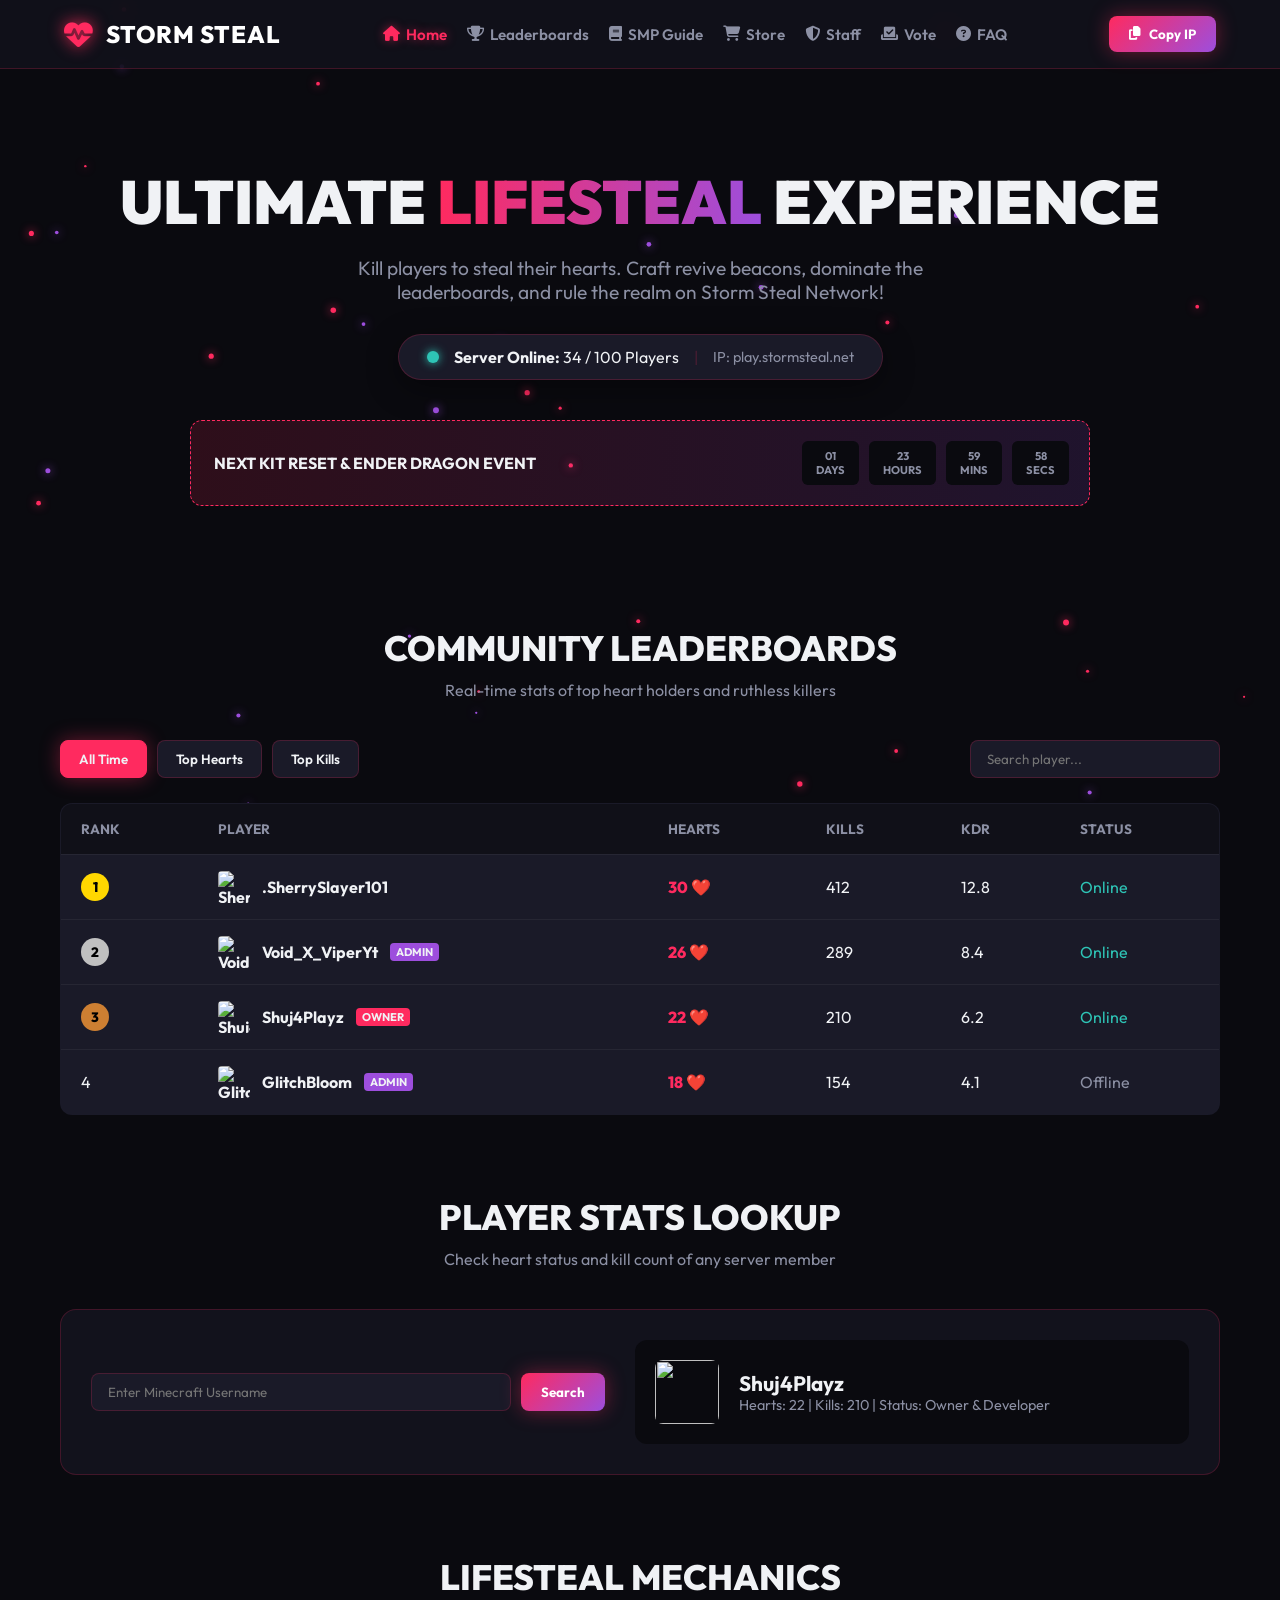
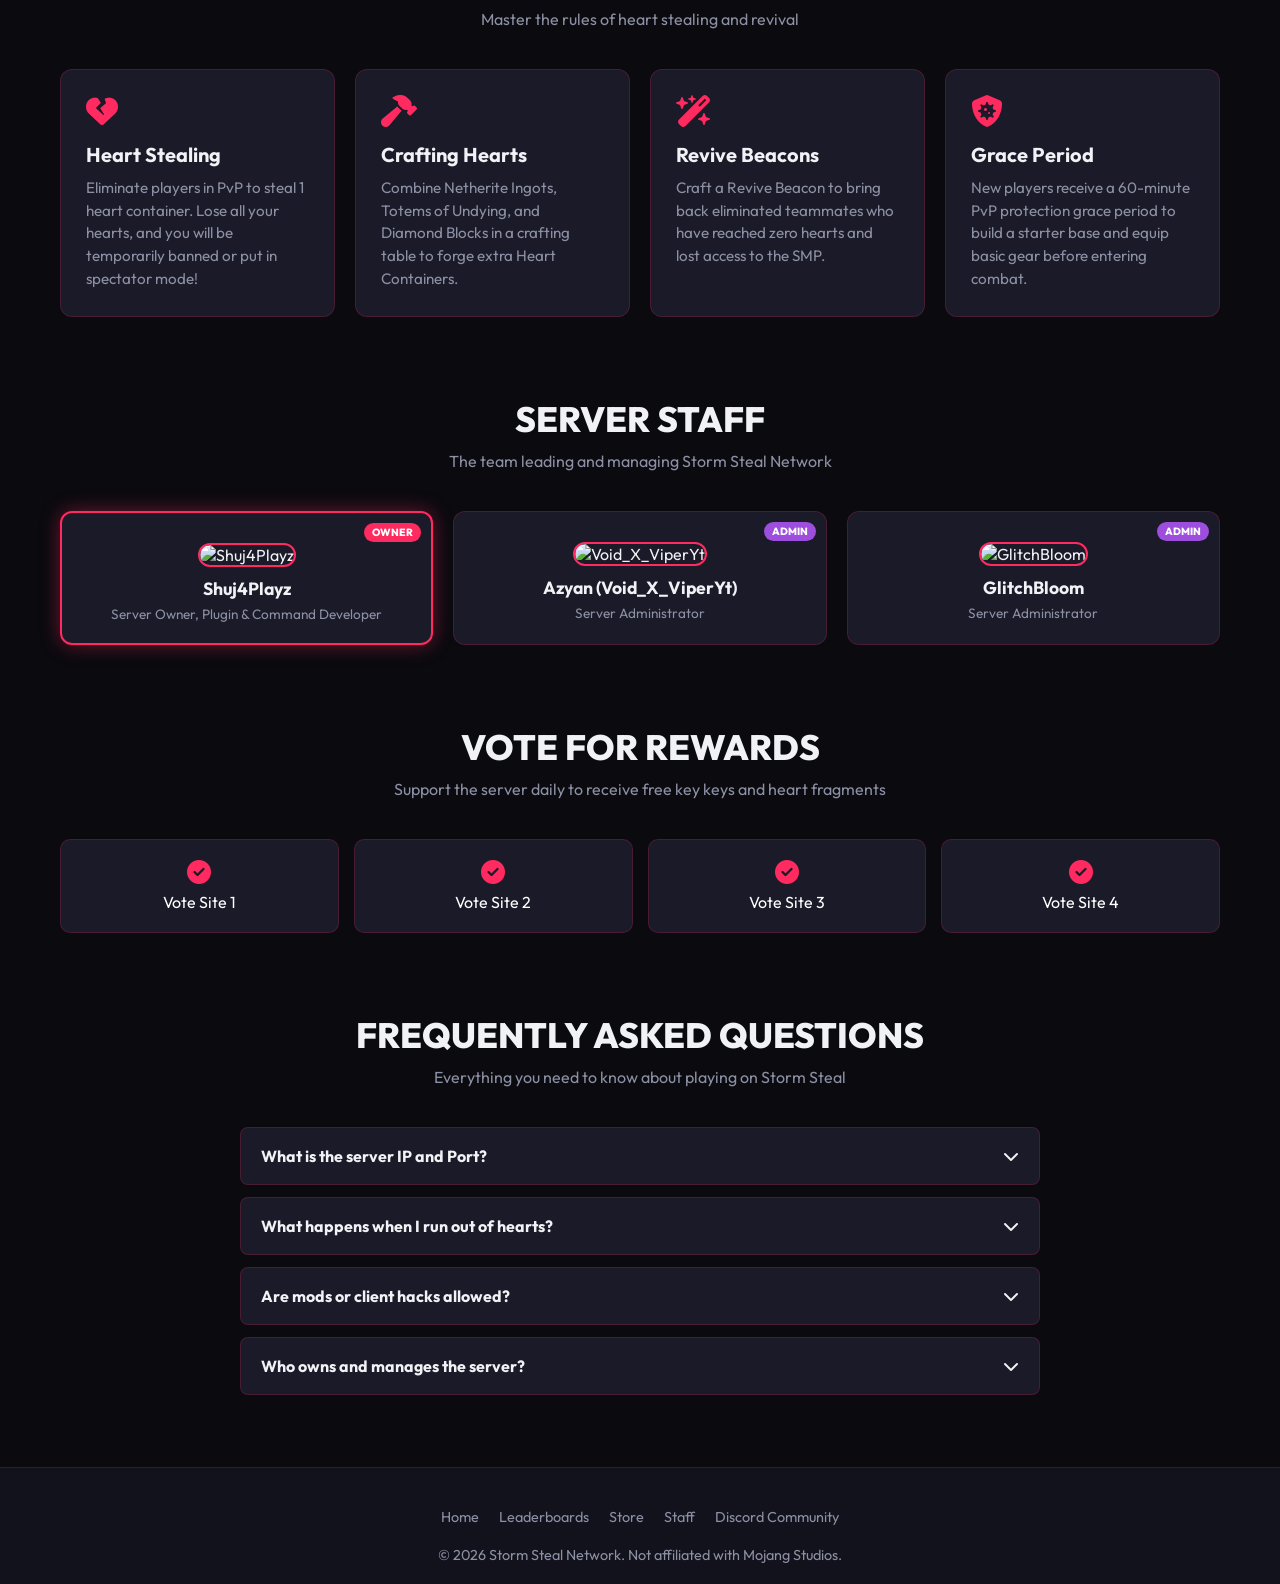
==== index.html @ 77c782f6 "Update index.html" ====
<!DOCTYPE html>
<html lang="en">
<head>
    <meta charset="UTF-8">
    <meta name="viewport" content="width=device-width, initial-scale=1.0">
    <title>Storm Steal Network | Lifesteal SMP</title>
    <!-- Font Awesome Icons & Google Fonts -->
    <link rel="stylesheet" href="https://cdnjs.cloudflare.com/ajax/libs/font-awesome/6.4.0/css/all.min.css">
    <link href="https://fonts.googleapis.com/css2?family=Outfit:wght@300;400;600;800;900&family=Space+Grotesk:wght@500;700&display=swap" rel="stylesheet">
    
    <style>
        :root {
            --bg-primary: #0a0a0f;
            --bg-secondary: #12121c;
            --bg-card: #1a1a28;
            --accent-red: #ff2a5f;
            --accent-purple: #9d4edd;
            --text-main: #f0f2f5;
            --text-muted: #8c90a4;
            --border-color: rgba(255, 42, 95, 0.2);
            --glow: 0 0 20px rgba(255, 42, 95, 0.4);
        }

        * {
            margin: 0;
            padding: 0;
            box-sizing: border-box;
            font-family: 'Outfit', sans-serif;
            scroll-behavior: smooth;
        }

        body {
            background-color: var(--bg-primary);
            color: var(--text-main);
            overflow-x: hidden;
        }

        /* Particle Canvas Background */
        #bg-canvas {
            position: fixed;
            top: 0;
            left: 0;
            width: 100vw;
            height: 100vh;
            z-index: -1;
            pointer-events: none;
        }

        /* Header / Navbar */
        header {
            position: sticky;
            top: 0;
            background: rgba(18, 18, 28, 0.85);
            backdrop-filter: blur(12px);
            border-bottom: 1px solid var(--border-color);
            z-index: 1000;
            padding: 1rem 5%;
            display: flex;
            justify-content: space-between;
            align-items: center;
        }

        .logo {
            display: flex;
            align-items: center;
            gap: 12px;
            font-family: 'Space Grotesk', sans-serif;
            font-size: 1.5rem;
            font-weight: 800;
            color: #fff;
            text-transform: uppercase;
            letter-spacing: 1px;
            text-decoration: none;
        }

        .logo i {
            color: var(--accent-red);
            font-size: 1.8rem;
            filter: drop-shadow(0 0 8px var(--accent-red));
        }

        nav {
            display: flex;
            gap: 20px;
            align-items: center;
        }

        nav a {
            color: var(--text-muted);
            text-decoration: none;
            font-weight: 600;
            font-size: 0.95rem;
            transition: 0.3s;
            display: flex;
            align-items: center;
            gap: 6px;
        }

        nav a:hover, nav a.active {
            color: var(--accent-red);
            text-shadow: 0 0 10px rgba(255, 42, 95, 0.5);
        }

        .btn-copy-ip {
            background: linear-gradient(135deg, var(--accent-red), var(--accent-purple));
            color: #fff;
            padding: 10px 20px;
            border-radius: 8px;
            border: none;
            font-weight: 700;
            cursor: pointer;
            box-shadow: var(--glow);
            transition: 0.3s;
            display: flex;
            align-items: center;
            gap: 8px;
        }

        .btn-copy-ip:hover {
            transform: translateY(-2px);
            box-shadow: 0 0 30px rgba(255, 42, 95, 0.7);
        }

        /* Hero Section */
        .hero {
            padding: 100px 5% 60px;
            text-align: center;
            position: relative;
        }

        .hero h1 {
            font-size: 3.8rem;
            font-weight: 900;
            line-height: 1.1;
            margin-bottom: 20px;
            text-transform: uppercase;
        }

        .hero h1 span {
            background: linear-gradient(90deg, var(--accent-red), var(--accent-purple));
            -webkit-background-clip: text;
            -webkit-text-fill-color: transparent;
        }

        .hero p {
            font-size: 1.2rem;
            color: var(--text-muted);
            max-width: 650px;
            margin: 0 auto 30px;
        }

        /* Server Status Bar */
        .status-bar {
            display: inline-flex;
            align-items: center;
            gap: 15px;
            background: var(--bg-card);
            padding: 12px 28px;
            border-radius: 50px;
            border: 1px solid var(--border-color);
            box-shadow: 0 8px 32px rgba(0,0,0,0.4);
        }

        .status-dot {
            width: 12px;
            height: 12px;
            background-color: #2ec4b6;
            border-radius: 50%;
            box-shadow: 0 0 10px #2ec4b6;
            animation: pulse 2s infinite;
        }

        @keyframes pulse {
            0% { transform: scale(0.95); opacity: 0.8; }
            50% { transform: scale(1.15); opacity: 1; }
            100% { transform: scale(0.95); opacity: 0.8; }
        }

        /* Countdown Banner */
        .event-banner {
            background: linear-gradient(90deg, rgba(255,42,95,0.15), rgba(157,78,221,0.15));
            border: 1px dashed var(--accent-red);
            max-width: 900px;
            margin: 40px auto 0;
            padding: 20px;
            border-radius: 12px;
            display: flex;
            justify-content: space-between;
            align-items: center;
            flex-wrap: wrap;
            gap: 15px;
        }

        .timer-boxes {
            display: flex;
            gap: 10px;
        }

        .timer-box {
            background: var(--bg-primary);
            padding: 8px 14px;
            border-radius: 6px;
            font-family: 'Space Grotesk', sans-serif;
            font-weight: 700;
            text-align: center;
            min-width: 55px;
        }

        .timer-box span {
            display: block;
            font-size: 0.7rem;
            color: var(--text-muted);
            text-transform: uppercase;
        }

        /* Layout Container */
        .container {
            max-width: 1200px;
            margin: 0 auto;
            padding: 60px 20px;
        }

        .section-title {
            text-align: center;
            font-size: 2.2rem;
            font-weight: 800;
            margin-bottom: 10px;
            text-transform: uppercase;
        }

        .section-subtitle {
            text-align: center;
            color: var(--text-muted);
            margin-bottom: 40px;
        }

        /* Leaderboards Section */
        .lb-controls {
            display: flex;
            justify-content: space-between;
            align-items: center;
            margin-bottom: 25px;
            flex-wrap: wrap;
            gap: 15px;
        }

        .lb-tabs {
            display: flex;
            gap: 10px;
        }

        .tab-btn {
            background: var(--bg-card);
            border: 1px solid var(--border-color);
            color: var(--text-main);
            padding: 10px 18px;
            border-radius: 8px;
            cursor: pointer;
            font-weight: 600;
            transition: 0.3s;
        }

        .tab-btn.active, .tab-btn:hover {
            background: var(--accent-red);
            border-color: var(--accent-red);
            box-shadow: var(--glow);
        }

        .search-input {
            background: var(--bg-card);
            border: 1px solid var(--border-color);
            padding: 10px 16px;
            border-radius: 8px;
            color: #fff;
            outline: none;
            width: 250px;
        }

        .lb-table {
            width: 100%;
            border-collapse: collapse;
            background: var(--bg-card);
            border-radius: 12px;
            overflow: hidden;
            border: 1px solid var(--border-color);
        }

        .lb-table th, .lb-table td {
            padding: 16px 20px;
            text-align: left;
        }

        .lb-table th {
            background: rgba(0, 0, 0, 0.4);
            color: var(--text-muted);
            font-size: 0.85rem;
            text-transform: uppercase;
        }

        .lb-table tr {
            border-bottom: 1px solid rgba(255, 255, 255, 0.05);
            transition: 0.2s;
        }

        .lb-table tr:hover {
            background: rgba(255, 42, 95, 0.05);
        }

        .player-cell {
            display: flex;
            align-items: center;
            gap: 12px;
            font-weight: 700;
        }

        .player-head {
            width: 32px;
            height: 32px;
            border-radius: 4px;
        }

        .rank-badge {
            width: 28px;
            height: 28px;
            border-radius: 50%;
            display: inline-flex;
            align-items: center;
            justify-content: center;
            font-weight: 800;
            font-size: 0.85rem;
        }

        .rank-1 { background: gold; color: #000; }
        .rank-2 { background: silver; color: #000; }
        .rank-3 { background: #cd7f32; color: #000; }

        /* Lifesteal Guide Cards */
        .guide-grid {
            display: grid;
            grid-template-columns: repeat(auto-fit, minmax(260px, 1fr));
            gap: 20px;
        }

        .card {
            background: var(--bg-card);
            border: 1px solid var(--border-color);
            padding: 25px;
            border-radius: 12px;
            transition: 0.3s;
        }

        .card:hover {
            transform: translateY(-5px);
            border-color: var(--accent-red);
            box-shadow: var(--glow);
        }

        .card-icon {
            font-size: 2rem;
            color: var(--accent-red);
            margin-bottom: 15px;
        }

        .card h3 {
            margin-bottom: 10px;
            font-size: 1.25rem;
        }

        .card p {
            color: var(--text-muted);
            font-size: 0.95rem;
            line-height: 1.5;
        }

        /* Player Lookup Tool */
        .lookup-box {
            background: var(--bg-secondary);
            border: 1px solid var(--border-color);
            padding: 30px;
            border-radius: 16px;
            display: flex;
            gap: 30px;
            align-items: center;
            flex-wrap: wrap;
        }

        .lookup-display {
            display: flex;
            align-items: center;
            gap: 20px;
            background: var(--bg-primary);
            padding: 20px;
            border-radius: 12px;
            flex: 1;
            min-width: 280px;
        }

        /* Staff Section */
        .staff-grid {
            display: grid;
            grid-template-columns: repeat(auto-fit, minmax(240px, 1fr));
            gap: 20px;
        }

        .staff-card {
            background: var(--bg-card);
            border: 1px solid var(--border-color);
            padding: 20px;
            border-radius: 12px;
            text-align: center;
            position: relative;
            overflow: hidden;
        }

        .staff-card.owner-card {
            border: 2px solid var(--accent-red);
            box-shadow: var(--glow);
        }

        .staff-badge {
            position: absolute;
            top: 10px;
            right: 10px;
            background: var(--accent-purple);
            color: #fff;
            font-size: 0.65rem;
            padding: 3px 8px;
            border-radius: 10px;
            font-weight: 800;
            text-transform: uppercase;
        }

        .staff-badge.owner-badge {
            background: var(--accent-red);
        }

        .staff-head {
            width: 80px;
            height: 80px;
            border-radius: 12px;
            margin: 10px auto;
            border: 2px solid var(--accent-red);
        }

        /* FAQ Accordion */
        .faq-item {
            background: var(--bg-card);
            border: 1px solid var(--border-color);
            margin-bottom: 12px;
            border-radius: 8px;
            overflow: hidden;
        }

        .faq-question {
            padding: 18px 20px;
            font-weight: 700;
            cursor: pointer;
            display: flex;
            justify-content: space-between;
            align-items: center;
        }

        .faq-answer {
            padding: 0 20px 18px;
            color: var(--text-muted);
            display: none;
            line-height: 1.6;
        }

        .faq-item.open .faq-answer {
            display: block;
        }

        /* Voting Links */
        .vote-grid {
            display: grid;
            grid-template-columns: repeat(auto-fit, minmax(180px, 1fr));
            gap: 15px;
        }

        .vote-card {
            background: var(--bg-card);
            border: 1px solid var(--border-color);
            padding: 20px;
            border-radius: 10px;
            text-align: center;
            text-decoration: none;
            color: #fff;
            transition: 0.3s;
        }

        .vote-card:hover {
            background: var(--accent-purple);
            transform: translateY(-3px);
        }

        /* Toast Notification */
        #toast {
            visibility: hidden;
            min-width: 250px;
            background-color: var(--accent-red);
            color: #fff;
            text-align: center;
            border-radius: 8px;
            padding: 14px 24px;
            position: fixed;
            z-index: 2000;
            bottom: 30px;
            right: 30px;
            font-weight: 700;
            box-shadow: var(--glow);
            opacity: 0;
            transition: opacity 0.3s, visibility 0.3s;
        }

        #toast.show {
            visibility: visible;
            opacity: 1;
        }

        /* Footer */
        footer {
            background: var(--bg-secondary);
            border-top: 1px solid var(--border-color);
            padding: 40px 5% 20px;
            text-align: center;
            color: var(--text-muted);
            font-size: 0.9rem;
        }

        .footer-links {
            display: flex;
            justify-content: center;
            gap: 20px;
            margin-bottom: 20px;
        }

        .footer-links a {
            color: var(--text-muted);
            text-decoration: none;
            transition: 0.3s;
        }

        .footer-links a:hover {
            color: var(--accent-red);
        }
    </style>
</head>
<body>

    <!-- Dynamic Canvas Animation -->
    <canvas id="bg-canvas"></canvas>

    <!-- Header Navigation -->
    <header>
        <a href="index.html" class="logo">
            <i class="fa-solid fa-heart-pulse"></i>
            <span>Storm Steal</span>
        </a>
        <nav>
            <a href="#home" class="active"><i class="fa-solid fa-house"></i> Home</a>
            <a href="#leaderboards"><i class="fa-solid fa-trophy"></i> Leaderboards</a>
            <a href="#guide"><i class="fa-solid fa-book"></i> SMP Guide</a>
            <a href="shop.html"><i class="fa-solid fa-cart-shopping"></i> Store</a>
            <a href="#staff"><i class="fa-solid fa-shield-halved"></i> Staff</a>
            <a href="#vote"><i class="fa-solid fa-check-to-slot"></i> Vote</a>
            <a href="#faq"><i class="fa-solid fa-circle-question"></i> FAQ</a>
        </nav>
        <button class="btn-copy-ip" onclick="copyIP()">
            <i class="fa-solid fa-copy"></i> Copy IP
        </button>
    </header>

    <!-- Toast Notification -->
    <div id="toast">Server IP copied to clipboard!</div>

    <!-- Main Hero Section -->
    <section class="hero" id="home">
        <h1>Ultimate <span>Lifesteal</span> Experience</h1>
        <p>Kill players to steal their hearts. Craft revive beacons, dominate the leaderboards, and rule the realm on Storm Steal Network!</p>
        
        <div class="status-bar">
            <div class="status-dot"></div>
            <span><strong>Server Online:</strong> <span id="player-count">34</span> / 100 Players</span>
            <span style="color: var(--border-color);">|</span>
            <span style="color: var(--text-muted); font-size: 0.9rem;">IP: play.stormsteal.net</span>
        </div>

        <!-- Event Countdown Banner -->
        <div class="event-banner">
            <div>
                <i class="fa-solid fa-fire-flame-curated" style="color: var(--accent-red);"></i>
                <strong>NEXT KIT RESET & ENDER DRAGON EVENT</strong>
            </div>
            <div class="timer-boxes">
                <div class="timer-box"><span id="days">02</span><span>Days</span></div>
                <div class="timer-box"><span id="hours">14</span><span>Hours</span></div>
                <div class="timer-box"><span id="mins">35</span><span>Mins</span></div>
                <div class="timer-box"><span id="secs">10</span><span>Secs</span></div>
            </div>
        </div>
    </section>

    <div class="container">

        <!-- Leaderboards Section -->
        <section id="leaderboards">
            <h2 class="section-title">Community Leaderboards</h2>
            <p class="section-subtitle">Real-time stats of top heart holders and ruthless killers</p>

            <div class="lb-controls">
                <div class="lb-tabs">
                    <button class="tab-btn active" onclick="filterLB('all')">All Time</button>
                    <button class="tab-btn" onclick="filterLB('hearts')">Top Hearts</button>
                    <button class="tab-btn" onclick="filterLB('kills')">Top Kills</button>
                </div>
                <input type="text" class="search-input" id="lbSearch" placeholder="Search player..." onkeyup="searchLeaderboard()">
            </div>

            <table class="lb-table" id="leaderboard-table">
                <thead>
                    <tr>
                        <th>Rank</th>
                        <th>Player</th>
                        <th>Hearts</th>
                        <th>Kills</th>
                        <th>KDR</th>
                        <th>Status</th>
                    </tr>
                </thead>
                <tbody id="lb-body">
                    <tr>
                        <td><span class="rank-badge rank-1">1</span></td>
                        <td>
                            <div class="player-cell">
                                <img src="https://mc-heads.net/avatar/SherrySlayer101/32" class="player-head" alt="SherrySlayer101">
                                .SherrySlayer101
                            </div>
                        </td>
                        <td style="color:#ff2a5f; font-weight:800;">30 ❤️</td>
                        <td>412</td>
                        <td>12.8</td>
                        <td><span style="color:#2ec4b6;">Online</span></td>
                    </tr>
                    <tr>
                        <td><span class="rank-badge rank-2">2</span></td>
                        <td>
                            <div class="player-cell">
                                <img src="https://mc-heads.net/avatar/Void_X_ViperYt/32" class="player-head" alt="Void_X_ViperYt">
                                Void_X_ViperYt <span style="font-size:0.7rem; background: var(--accent-purple); padding: 2px 6px; border-radius:4px;">ADMIN</span>
                            </div>
                        </td>
                        <td style="color:#ff2a5f; font-weight:800;">26 ❤️</td>
                        <td>289</td>
                        <td>8.4</td>
                        <td><span style="color:#2ec4b6;">Online</span></td>
                    </tr>
                    <tr>
                        <td><span class="rank-badge rank-3">3</span></td>
                        <td>
                            <div class="player-cell">
                                <img src="https://mc-heads.net/avatar/Shuj4Playz/32" class="player-head" alt="Shuj4Playz">
                                Shuj4Playz <span style="font-size:0.7rem; background: var(--accent-red); padding: 2px 6px; border-radius:4px;">OWNER</span>
                            </div>
                        </td>
                        <td style="color:#ff2a5f; font-weight:800;">22 ❤️</td>
                        <td>210</td>
                        <td>6.2</td>
                        <td><span style="color:#2ec4b6;">Online</span></td>
                    </tr>
                    <tr>
                        <td>4</td>
                        <td>
                            <div class="player-cell">
                                <img src="https://mc-heads.net/avatar/GlitchBloom/32" class="player-head" alt="GlitchBloom">
                                GlitchBloom <span style="font-size:0.7rem; background: var(--accent-purple); padding: 2px 6px; border-radius:4px;">ADMIN</span>
                            </div>
                        </td>
                        <td style="color:#ff2a5f; font-weight:800;">18 ❤️</td>
                        <td>154</td>
                        <td>4.1</td>
                        <td><span style="color:var(--text-muted);">Offline</span></td>
                    </tr>
                </tbody>
            </table>
        </section>

        <!-- Player Stats Lookup Tool -->
        <section style="margin-top: 80px;">
            <h2 class="section-title">Player Stats Lookup</h2>
            <p class="section-subtitle">Check heart status and kill count of any server member</p>
            
            <div class="lookup-box">
                <div style="display:flex; gap: 10px; flex: 1;">
                    <input type="text" id="lookupName" class="search-input" placeholder="Enter Minecraft Username" style="flex:1;">
                    <button class="btn-copy-ip" onclick="lookupPlayer()">Search</button>
                </div>
                <div class="lookup-display" id="lookupResult">
                    <img id="lookupHead" src="https://mc-heads.net/avatar/Shuj4Playz/64" style="width:64px; height:64px; border-radius:8px;">
                    <div>
                        <h4 id="lookupPlayerName" style="font-size:1.3rem;">Shuj4Playz</h4>
                        <p id="lookupDetails" style="color: var(--text-muted); font-size:0.9rem;">Hearts: 22 | Kills: 210 | Status: Owner & Developer</p>
                    </div>
                </div>
            </div>
        </section>

        <!-- Lifesteal SMP Guide Section -->
        <section id="guide" style="margin-top: 80px;">
            <h2 class="section-title">Lifesteal Mechanics</h2>
            <p class="section-subtitle">Master the rules of heart stealing and revival</p>

            <div class="guide-grid">
                <div class="card">
                    <i class="fa-solid fa-heart-crack card-icon"></i>
                    <h3>Heart Stealing</h3>
                    <p>Eliminate players in PvP to steal 1 heart container. Lose all your hearts, and you will be temporarily banned or put in spectator mode!</p>
                </div>
                <div class="card">
                    <i class="fa-solid fa-hammer card-icon"></i>
                    <h3>Crafting Hearts</h3>
                    <p>Combine Netherite Ingots, Totems of Undying, and Diamond Blocks in a crafting table to forge extra Heart Containers.</p>
                </div>
                <div class="card">
                    <i class="fa-solid fa-wand-magic-sparkles card-icon"></i>
                    <h3>Revive Beacons</h3>
                    <p>Craft a Revive Beacon to bring back eliminated teammates who have reached zero hearts and lost access to the SMP.</p>
                </div>
                <div class="card">
                    <i class="fa-solid fa-shield-virus card-icon"></i>
                    <h3>Grace Period</h3>
                    <p>New players receive a 60-minute PvP protection grace period to build a starter base and equip basic gear before entering combat.</p>
                </div>
            </div>
        </section>

        <!-- Staff Section -->
        <section id="staff" style="margin-top: 80px;">
            <h2 class="section-title">Server Staff</h2>
            <p class="section-subtitle">The team leading and managing Storm Steal Network</p>

            <div class="staff-grid">
                <!-- OWNER -->
                <div class="staff-card owner-card">
                    <span class="staff-badge owner-badge">Owner</span>
                    <img src="https://mc-heads.net/avatar/Shuj4Playz/80" class="staff-head" alt="Shuj4Playz">
                    <h3 style="font-size: 1.1rem;">Shuj4Playz</h3>
                    <p style="color: var(--text-muted); font-size:0.85rem; margin-top:5px;">Server Owner, Plugin & Command Developer</p>
                </div>
                <!-- ADMIN 1 -->
                <div class="staff-card">
                    <span class="staff-badge">Admin</span>
                    <img src="https://mc-heads.net/avatar/Void_X_ViperYt/80" class="staff-head" alt="Void_X_ViperYt">
                    <h3 style="font-size: 1.1rem;">Azyan (Void_X_ViperYt)</h3>
                    <p style="color: var(--text-muted); font-size:0.85rem; margin-top:5px;">Server Administrator</p>
                </div>
                <!-- ADMIN 2 -->
                <div class="staff-card">
                    <span class="staff-badge">Admin</span>
                    <img src="https://mc-heads.net/avatar/GlitchBloom/80" class="staff-head" alt="GlitchBloom">
                    <h3 style="font-size: 1.1rem;">GlitchBloom</h3>
                    <p style="color: var(--text-muted); font-size:0.85rem; margin-top:5px;">Server Administrator</p>
                </div>
            </div>
        </section>

        <!-- Voting Section -->
        <section id="vote" style="margin-top: 80px;">
            <h2 class="section-title">Vote For Rewards</h2>
            <p class="section-subtitle">Support the server daily to receive free key keys and heart fragments</p>

            <div class="vote-grid">
                <a href="#" class="vote-card"><i class="fa-solid fa-check-circle" style="font-size:1.5rem; margin-bottom:8px; display:block; color:var(--accent-red);"></i> Vote Site 1</a>
                <a href="#" class="vote-card"><i class="fa-solid fa-check-circle" style="font-size:1.5rem; margin-bottom:8px; display:block; color:var(--accent-red);"></i> Vote Site 2</a>
                <a href="#" class="vote-card"><i class="fa-solid fa-check-circle" style="font-size:1.5rem; margin-bottom:8px; display:block; color:var(--accent-red);"></i> Vote Site 3</a>
                <a href="#" class="vote-card"><i class="fa-solid fa-check-circle" style="font-size:1.5rem; margin-bottom:8px; display:block; color:var(--accent-red);"></i> Vote Site 4</a>
            </div>
        </section>

        <!-- FAQ Section -->
        <section id="faq" style="margin-top: 80px;">
            <h2 class="section-title">Frequently Asked Questions</h2>
            <p class="section-subtitle">Everything you need to know about playing on Storm Steal</p>

            <div style="max-width: 800px; margin: 0 auto;">
                <div class="faq-item">
                    <div class="faq-question" onclick="toggleFAQ(this)">What is the server IP and Port? <i class="fa-solid fa-chevron-down"></i></div>
                    <div class="faq-answer">Java IP: <code>play.stormsteal.net</code> | Bedrock IP: <code>play.stormsteal.net</code> Port: <code>19132</code>.</div>
                </div>
                <div class="faq-item">
                    <div class="faq-question" onclick="toggleFAQ(this)">What happens when I run out of hearts? <i class="fa-solid fa-chevron-down"></i></div>
                    <div class="faq-answer">When you lose all hearts, you are temporarily temp-banned for 24 hours unless a teammate uses a Revive Beacon to bring you back earlier.</div>
                </div>
                <div class="faq-item">
                    <div class="faq-question" onclick="toggleFAQ(this)">Are mods or client hacks allowed? <i class="fa-solid fa-chevron-down"></i></div>
                    <div class="faq-answer">No. Unfair modifications like X-Ray, Killaura, Fly, and Baritone will lead to a permanent ban. Minimaps and FPS boosters are allowed.</div>
                </div>
                <div class="faq-item">
                    <div class="faq-question" onclick="toggleFAQ(this)">Who owns and manages the server? <i class="fa-solid fa-chevron-down"></i></div>
                    <div class="faq-answer"><strong>Shuj4Playz</strong> is the Owner and Plugin/Command Developer. <strong>Azyan (Void_X_ViperYT)</strong> and <strong>GlitchBloom</strong> are the Server Administrators.</div>
                </div>
            </div>
        </section>

    </div>

    <!-- Footer -->
    <footer>
        <div class="footer-links">
            <a href="#home">Home</a>
            <a href="#leaderboards">Leaderboards</a>
            <a href="shop.html">Store</a>
            <a href="#staff">Staff</a>
            <a href="https://discord.gg" target="_blank">Discord Community</a>
        </div>
        <p>&copy; 2026 Storm Steal Network. Not affiliated with Mojang Studios.</p>
    </footer>

    <!-- Interactive JavaScript -->
    <script>
        // Copy IP function with Toast Notification
        function copyIP() {
            const ip = "play.stormsteal.net";
            navigator.clipboard.writeText(ip);
            const toast = document.getElementById("toast");
            toast.className = "show";
            setTimeout(() => { toast.className = toast.className.replace("show", ""); }, 3000);
        }

        // Leaderboard Search Filter
        function searchLeaderboard() {
            const input = document.getElementById("lbSearch").value.toUpperCase();
            const tr = document.getElementById("lb-body").getElementsByTagName("tr");
            for (let i = 0; i < tr.length; i++) {
                const td = tr[i].getElementsByTagName("td")[1];
                if (td) {
                    const txtValue = td.textContent || td.innerText;
                    tr[i].style.display = txtValue.toUpperCase().indexOf(input) > -1 ? "" : "none";
                }
            }
        }

        // Player Lookup Function
        function lookupPlayer() {
            const name = document.getElementById("lookupName").value.trim();
            if(!name) return;

            document.getElementById("lookupHead").src = `https://mc-heads.net/avatar/${name}/64`;
            document.getElementById("lookupPlayerName").innerText = name;
            
            if(name.toLowerCase() === 'shuj4playz') {
                document.getElementById("lookupDetails").innerText = "Hearts: 22 | Kills: 210 | Status: Owner & Developer";
            } else if(name.toLowerCase() === 'void_x_viperyt' || name.toLowerCase() === 'azyan') {
                document.getElementById("lookupDetails").innerText = "Hearts: 26 | Kills: 289 | Status: Server Admin";
            } else if(name.toLowerCase() === 'glitchbloom') {
                document.getElementById("lookupDetails").innerText = "Hearts: 18 | Kills: 154 | Status: Server Admin";
            } else {
                document.getElementById("lookupDetails").innerText = "Hearts: 10 | Kills: 15 | Status: Player";
            }
        }

        // FAQ Toggle
        function toggleFAQ(element) {
            const parent = element.parentElement;
            parent.classList.toggle("open");
        }

        // Live Event Timer Count Down
        const targetDate = new Date().getTime() + (2 * 24 * 60 * 60 * 1000);
        setInterval(() => {
            const now = new Date().getTime();
            const diff = targetDate - now;

            if (diff > 0) {
                document.getElementById("days").innerText = String(Math.floor(diff / (1000 * 60 * 60 * 24))).padStart(2, '0');
                document.getElementById("hours").innerText = String(Math.floor((diff % (1000 * 60 * 60 * 24)) / (1000 * 60 * 60))).padStart(2, '0');
                document.getElementById("mins").innerText = String(Math.floor((diff % (1000 * 60 * 60)) / (1000 * 60))).padStart(2, '0');
                document.getElementById("secs").innerText = String(Math.floor((diff % (1000 * 60)) / 1000)).padStart(2, '0');
            }
        }, 1000);

        // Canvas Particles Background
        const canvas = document.getElementById("bg-canvas");
        const ctx = canvas.getContext("2d");
        canvas.width = window.innerWidth;
        canvas.height = window.innerHeight;

        const particles = [];
        for (let i = 0; i < 40; i++) {
            particles.push({
                x: Math.random() * canvas.width,
                y: Math.random() * canvas.height,
                radius: Math.random() * 2 + 1,
                color: Math.random() > 0.5 ? '#ff2a5f' : '#9d4edd',
                speedY: Math.random() * 0.5 + 0.2
            });
        }

        function animateCanvas() {
            ctx.clearRect(0, 0, canvas.width, canvas.height);
            particles.forEach(p => {
                ctx.beginPath();
                ctx.arc(p.x, p.y, p.radius, 0, Math.PI * 2);
                ctx.fillStyle = p.color;
                ctx.shadowBlur = 10;
                ctx.shadowColor = p.color;
                ctx.fill();

                p.y -= p.speedY;
                if (p.y < 0) p.y = canvas.height;
            });
            requestAnimationFrame(animateCanvas);
        }
        animateCanvas();

        window.addEventListener('resize', () => {
            canvas.width = window.innerWidth;
            canvas.height = window.innerHeight;
        });
    </script>
</body>
</html>
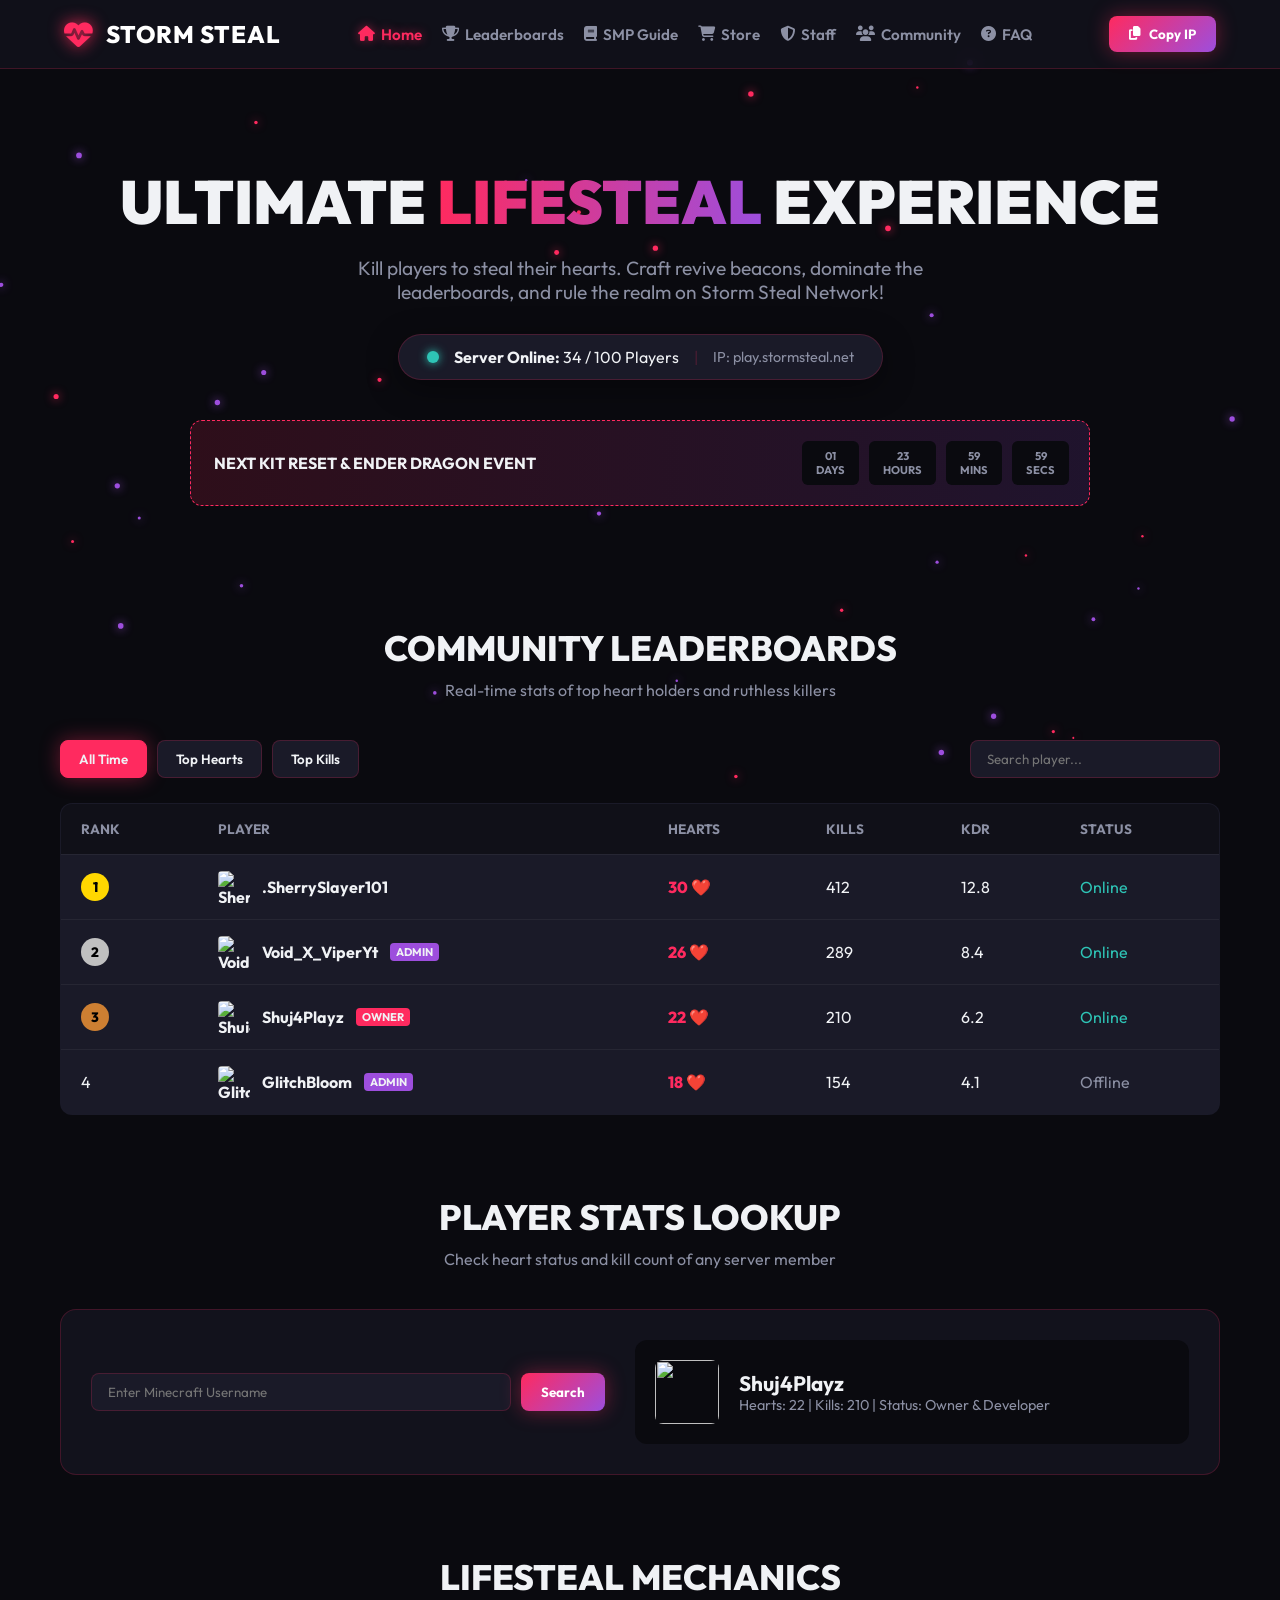
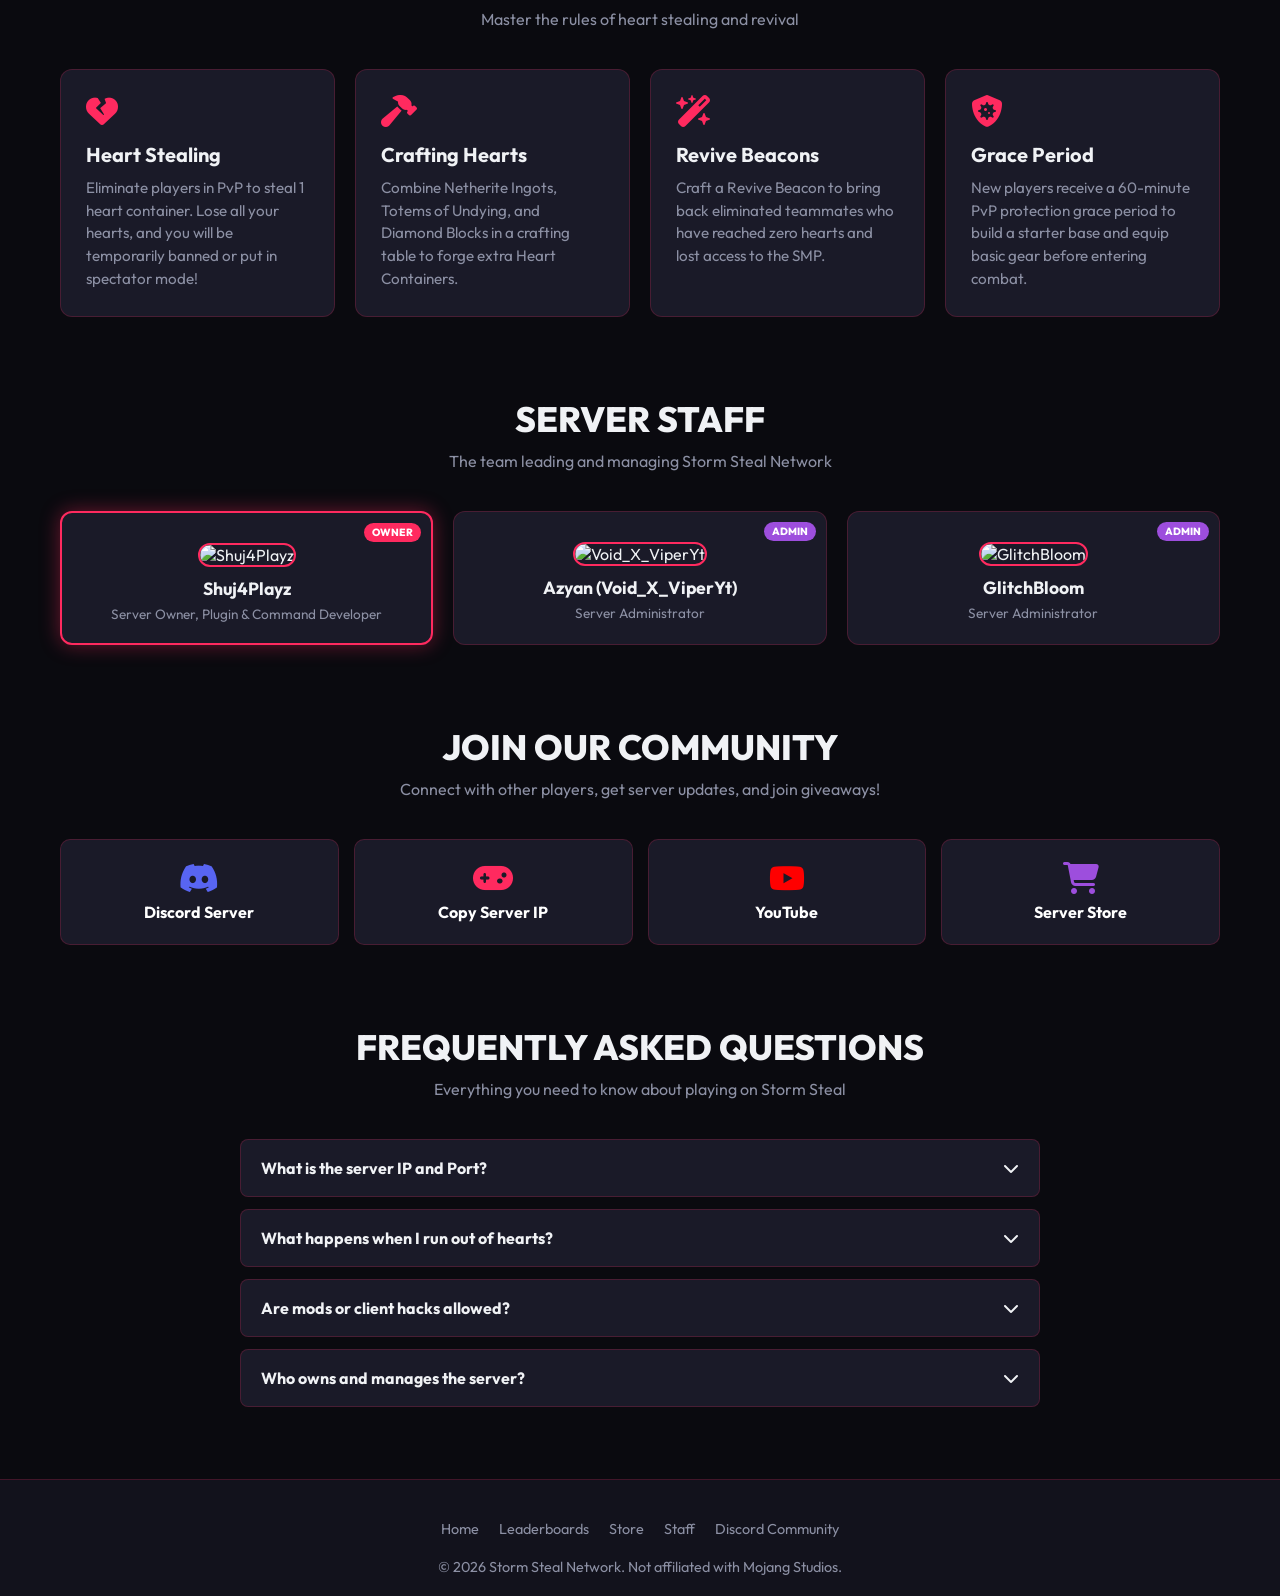
==== commit 466b24a9: "Update index.html" ====
--- a/index.html
+++ b/index.html
@@ -471,27 +471,29 @@
             display: block;
         }
 
-        /* Voting Links */
+        /* Community / Voting Links Grid */
         .vote-grid {
             display: grid;
-            grid-template-columns: repeat(auto-fit, minmax(180px, 1fr));
+            grid-template-columns: repeat(auto-fit, minmax(200px, 1fr));
             gap: 15px;
         }
 
         .vote-card {
             background: var(--bg-card);
             border: 1px solid var(--border-color);
-            padding: 20px;
+            padding: 22px;
             border-radius: 10px;
             text-align: center;
             text-decoration: none;
             color: #fff;
             transition: 0.3s;
+            font-weight: 700;
         }
 
         .vote-card:hover {
-            background: var(--accent-purple);
+            border-color: var(--accent-purple);
             transform: translateY(-3px);
+            box-shadow: 0 0 15px rgba(157, 78, 221, 0.3);
         }
 
         /* Toast Notification */
@@ -563,7 +565,7 @@
             <a href="#guide"><i class="fa-solid fa-book"></i> SMP Guide</a>
             <a href="shop.html"><i class="fa-solid fa-cart-shopping"></i> Store</a>
             <a href="#staff"><i class="fa-solid fa-shield-halved"></i> Staff</a>
-            <a href="#vote"><i class="fa-solid fa-check-to-slot"></i> Vote</a>
+            <a href="#community"><i class="fa-solid fa-users"></i> Community</a>
             <a href="#faq"><i class="fa-solid fa-circle-question"></i> FAQ</a>
         </nav>
         <button class="btn-copy-ip" onclick="copyIP()">
@@ -764,16 +766,28 @@
             </div>
         </section>
 
-        <!-- Voting Section -->
-        <section id="vote" style="margin-top: 80px;">
-            <h2 class="section-title">Vote For Rewards</h2>
-            <p class="section-subtitle">Support the server daily to receive free key keys and heart fragments</p>
+        <!-- Community Section -->
+        <section id="community" style="margin-top: 80px;">
+            <h2 class="section-title">Join Our Community</h2>
+            <p class="section-subtitle">Connect with other players, get server updates, and join giveaways!</p>
 
             <div class="vote-grid">
-                <a href="#" class="vote-card"><i class="fa-solid fa-check-circle" style="font-size:1.5rem; margin-bottom:8px; display:block; color:var(--accent-red);"></i> Vote Site 1</a>
-                <a href="#" class="vote-card"><i class="fa-solid fa-check-circle" style="font-size:1.5rem; margin-bottom:8px; display:block; color:var(--accent-red);"></i> Vote Site 2</a>
-                <a href="#" class="vote-card"><i class="fa-solid fa-check-circle" style="font-size:1.5rem; margin-bottom:8px; display:block; color:var(--accent-red);"></i> Vote Site 3</a>
-                <a href="#" class="vote-card"><i class="fa-solid fa-check-circle" style="font-size:1.5rem; margin-bottom:8px; display:block; color:var(--accent-red);"></i> Vote Site 4</a>
+                <a href="https://discord.gg" target="_blank" class="vote-card">
+                    <i class="fa-brands fa-discord" style="font-size:2rem; margin-bottom:8px; display:block; color:#5865F2;"></i> 
+                    Discord Server
+                </a>
+                <a href="javascript:void(0)" onclick="copyIP()" class="vote-card">
+                    <i class="fa-solid fa-gamepad" style="font-size:2rem; margin-bottom:8px; display:block; color:var(--accent-red);"></i> 
+                    Copy Server IP
+                </a>
+                <a href="https://youtube.com" target="_blank" class="vote-card">
+                    <i class="fa-brands fa-youtube" style="font-size:2rem; margin-bottom:8px; display:block; color:#FF0000;"></i> 
+                    YouTube
+                </a>
+                <a href="shop.html" class="vote-card">
+                    <i class="fa-solid fa-cart-shopping" style="font-size:2rem; margin-bottom:8px; display:block; color:var(--accent-purple);"></i> 
+                    Server Store
+                </a>
             </div>
         </section>
 
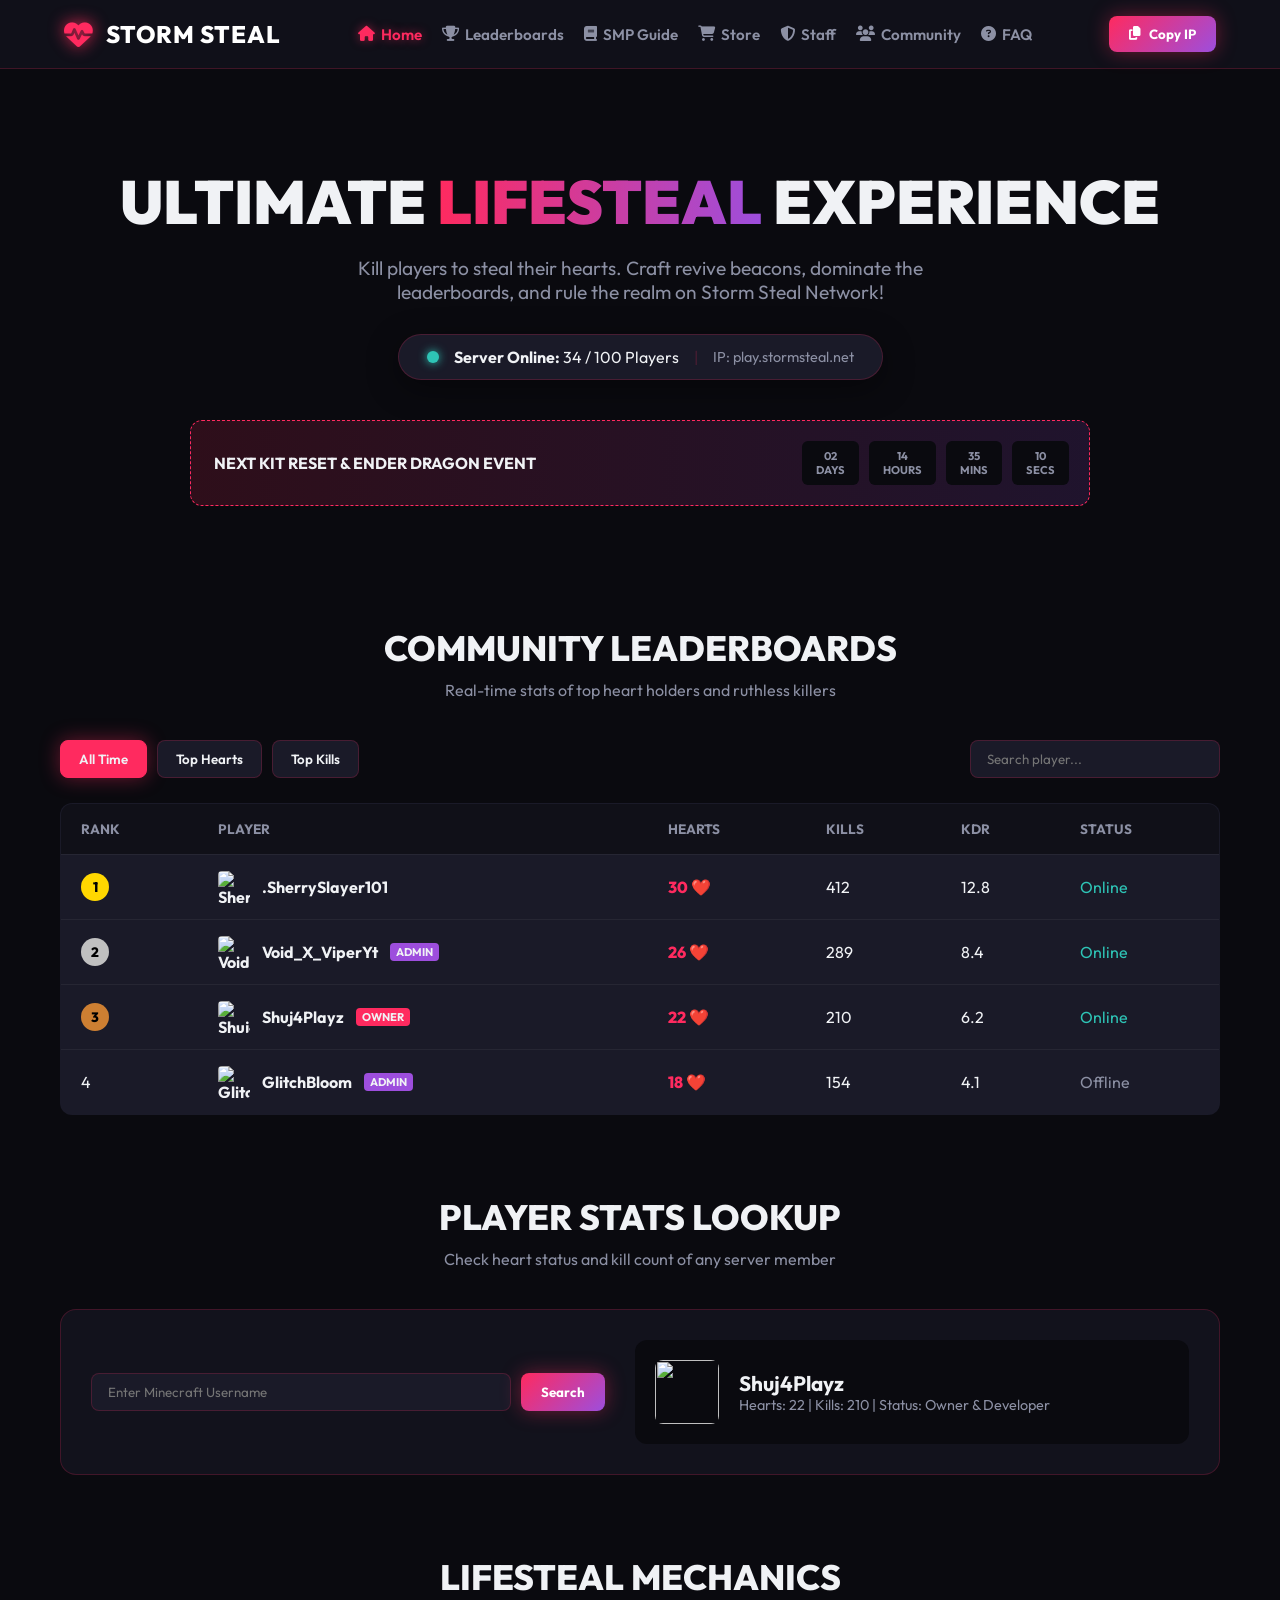
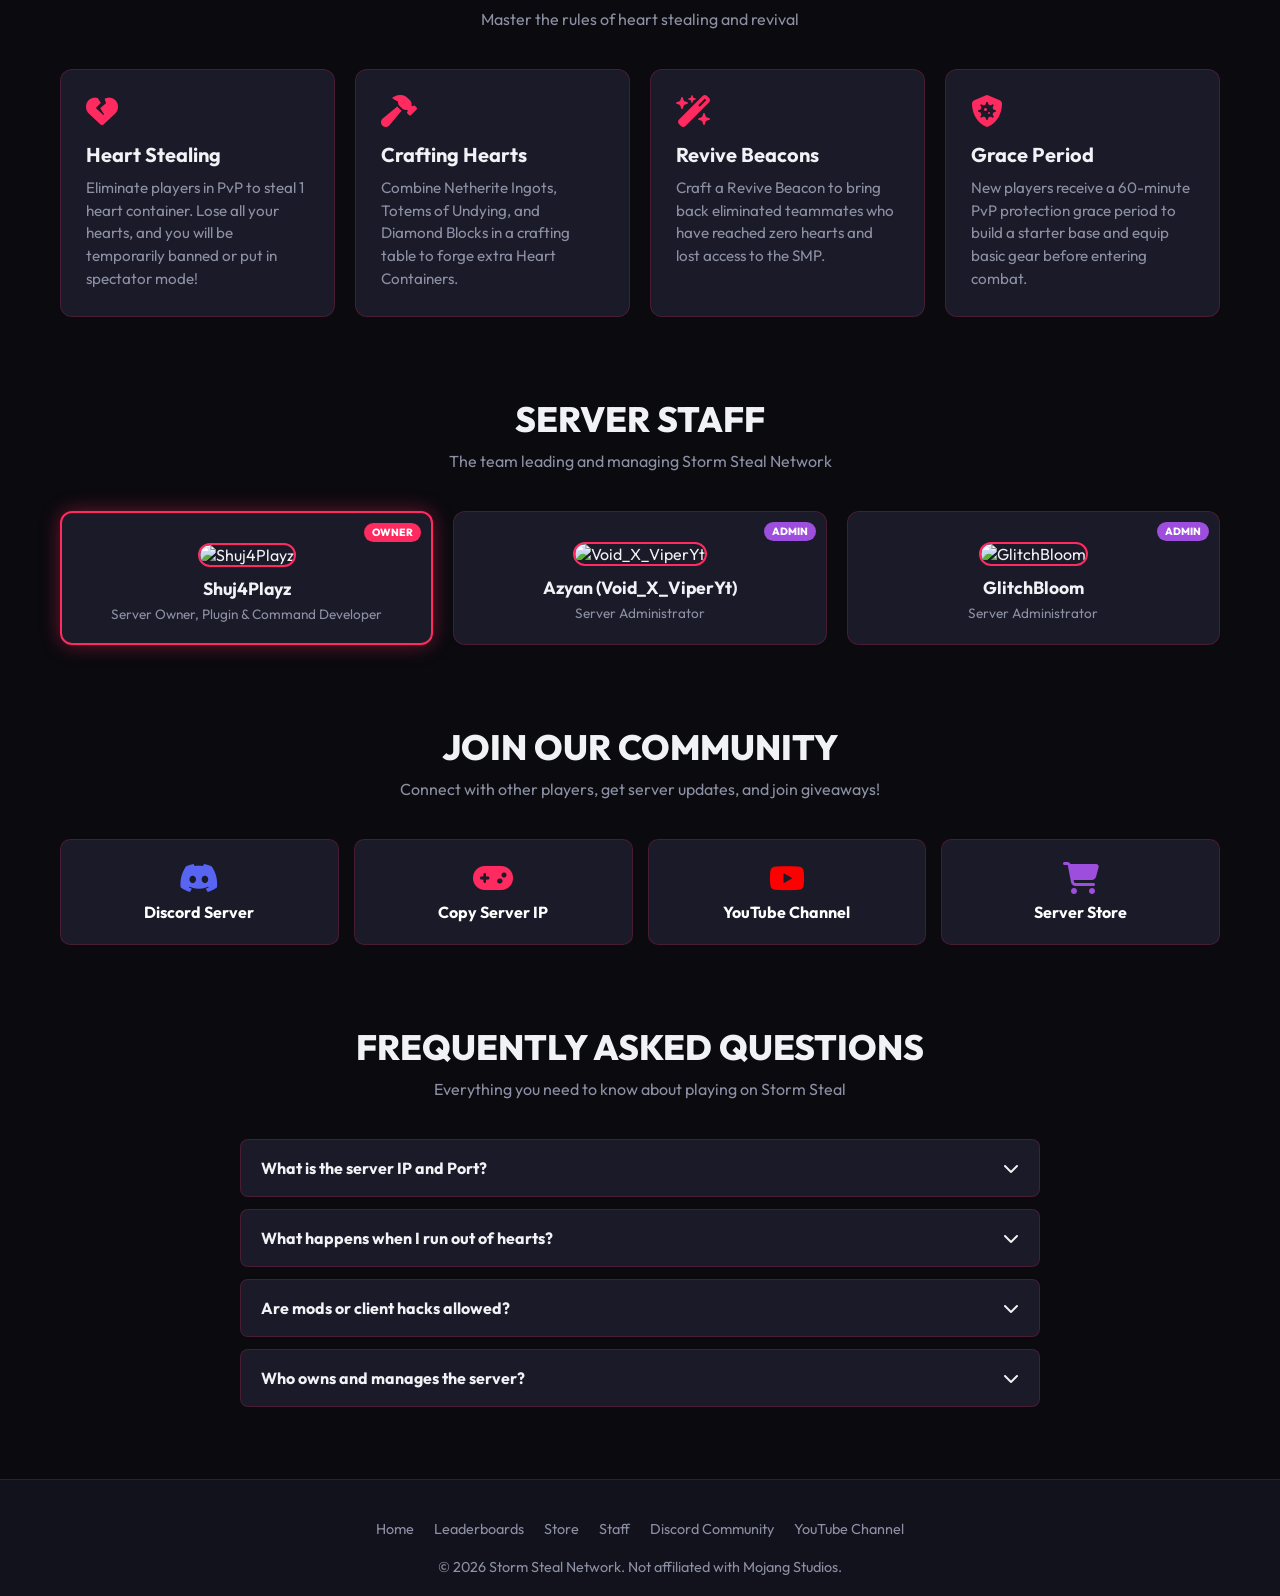
==== commit 6f489ab0: "Update index.html" ====
--- a/index.html
+++ b/index.html
@@ -772,7 +772,7 @@
             <p class="section-subtitle">Connect with other players, get server updates, and join giveaways!</p>
 
             <div class="vote-grid">
-                <a href="https://discord.gg" target="_blank" class="vote-card">
+                <a href="https://discord.gg/xtYvVqDqT" target="_blank" class="vote-card">
                     <i class="fa-brands fa-discord" style="font-size:2rem; margin-bottom:8px; display:block; color:#5865F2;"></i> 
                     Discord Server
                 </a>
@@ -780,9 +780,9 @@
                     <i class="fa-solid fa-gamepad" style="font-size:2rem; margin-bottom:8px; display:block; color:var(--accent-red);"></i> 
                     Copy Server IP
                 </a>
-                <a href="https://youtube.com" target="_blank" class="vote-card">
+                <a href="https://www.youtube.com/@SHUJ4PLAYZ" target="_blank" class="vote-card">
                     <i class="fa-brands fa-youtube" style="font-size:2rem; margin-bottom:8px; display:block; color:#FF0000;"></i> 
-                    YouTube
+                    YouTube Channel
                 </a>
                 <a href="shop.html" class="vote-card">
                     <i class="fa-solid fa-cart-shopping" style="font-size:2rem; margin-bottom:8px; display:block; color:var(--accent-purple);"></i> 
@@ -825,7 +825,8 @@
             <a href="#leaderboards">Leaderboards</a>
             <a href="shop.html">Store</a>
             <a href="#staff">Staff</a>
-            <a href="https://discord.gg" target="_blank">Discord Community</a>
+            <a href="https://discord.gg/xtYvVqDqT" target="_blank">Discord Community</a>
+            <a href="https://www.youtube.com/@SHUJ4PLAYZ" target="_blank">YouTube Channel</a>
         </div>
         <p>&copy; 2026 Storm Steal Network. Not affiliated with Mojang Studios.</p>
     </footer>
@@ -869,68 +870,14 @@
             } else if(name.toLowerCase() === 'glitchbloom') {
                 document.getElementById("lookupDetails").innerText = "Hearts: 18 | Kills: 154 | Status: Server Admin";
             } else {
-                document.getElementById("lookupDetails").innerText = "Hearts: 10 | Kills: 15 | Status: Player";
+                document.getElementById("lookupDetails").innerText = "Hearts: 10 | Kills: 0 | Status: Member";
             }
         }
 
         // FAQ Toggle
         function toggleFAQ(element) {
-            const parent = element.parentElement;
-            parent.classList.toggle("open");
-        }
-
-        // Live Event Timer Count Down
-        const targetDate = new Date().getTime() + (2 * 24 * 60 * 60 * 1000);
-        setInterval(() => {
-            const now = new Date().getTime();
-            const diff = targetDate - now;
-
-            if (diff > 0) {
-                document.getElementById("days").innerText = String(Math.floor(diff / (1000 * 60 * 60 * 24))).padStart(2, '0');
-                document.getElementById("hours").innerText = String(Math.floor((diff % (1000 * 60 * 60 * 24)) / (1000 * 60 * 60))).padStart(2, '0');
-                document.getElementById("mins").innerText = String(Math.floor((diff % (1000 * 60 * 60)) / (1000 * 60))).padStart(2, '0');
-                document.getElementById("secs").innerText = String(Math.floor((diff % (1000 * 60)) / 1000)).padStart(2, '0');
-            }
-        }, 1000);
-
-        // Canvas Particles Background
-        const canvas = document.getElementById("bg-canvas");
-        const ctx = canvas.getContext("2d");
-        canvas.width = window.innerWidth;
-        canvas.height = window.innerHeight;
-
-        const particles = [];
-        for (let i = 0; i < 40; i++) {
-            particles.push({
-                x: Math.random() * canvas.width,
-                y: Math.random() * canvas.height,
-                radius: Math.random() * 2 + 1,
-                color: Math.random() > 0.5 ? '#ff2a5f' : '#9d4edd',
-                speedY: Math.random() * 0.5 + 0.2
-            });
-        }
-
-        function animateCanvas() {
-            ctx.clearRect(0, 0, canvas.width, canvas.height);
-            particles.forEach(p => {
-                ctx.beginPath();
-                ctx.arc(p.x, p.y, p.radius, 0, Math.PI * 2);
-                ctx.fillStyle = p.color;
-                ctx.shadowBlur = 10;
-                ctx.shadowColor = p.color;
-                ctx.fill();
-
-                p.y -= p.speedY;
-                if (p.y < 0) p.y = canvas.height;
-            });
-            requestAnimationFrame(animateCanvas);
-        }
-        animateCanvas();
-
-        window.addEventListener('resize', () => {
-            canvas.width = window.innerWidth;
-            canvas.height = window.innerHeight;
-        });
+            element.parentElement.classList.toggle("open");
+        }
     </script>
 </body>
 </html>
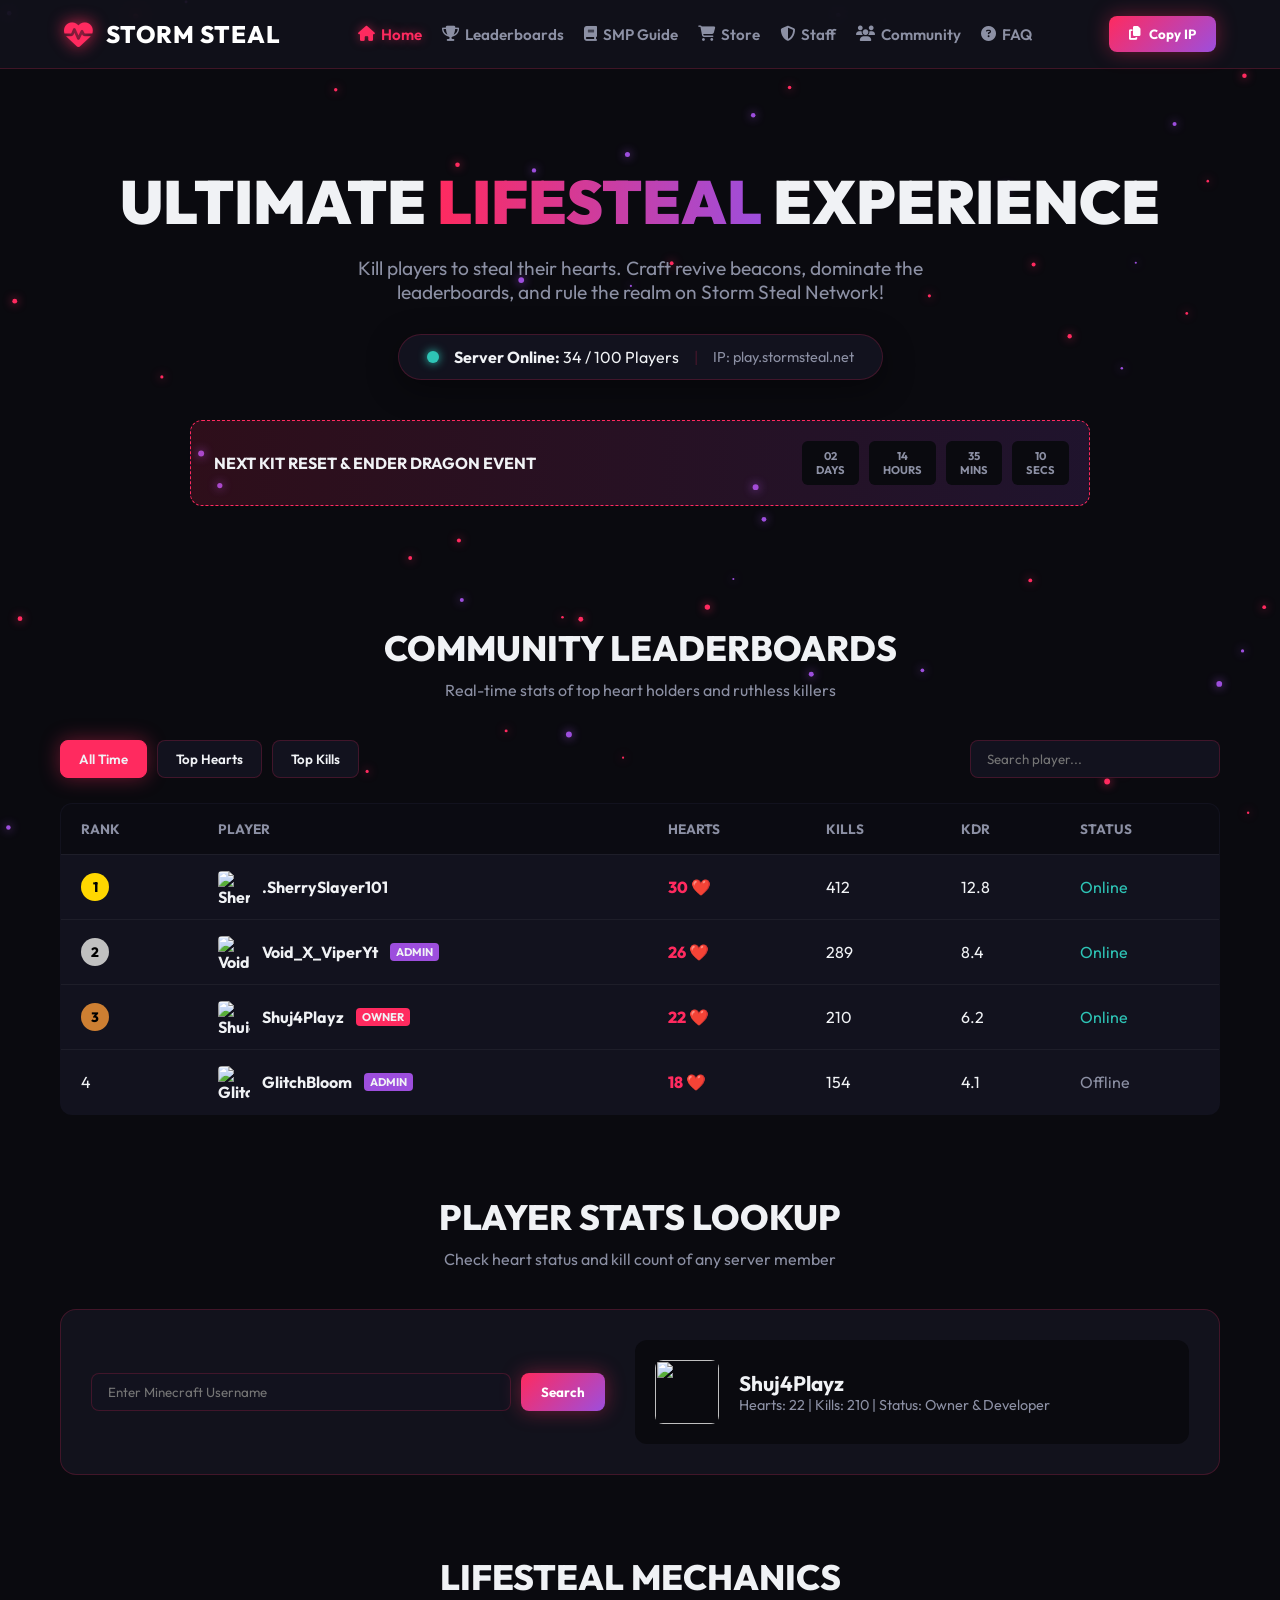
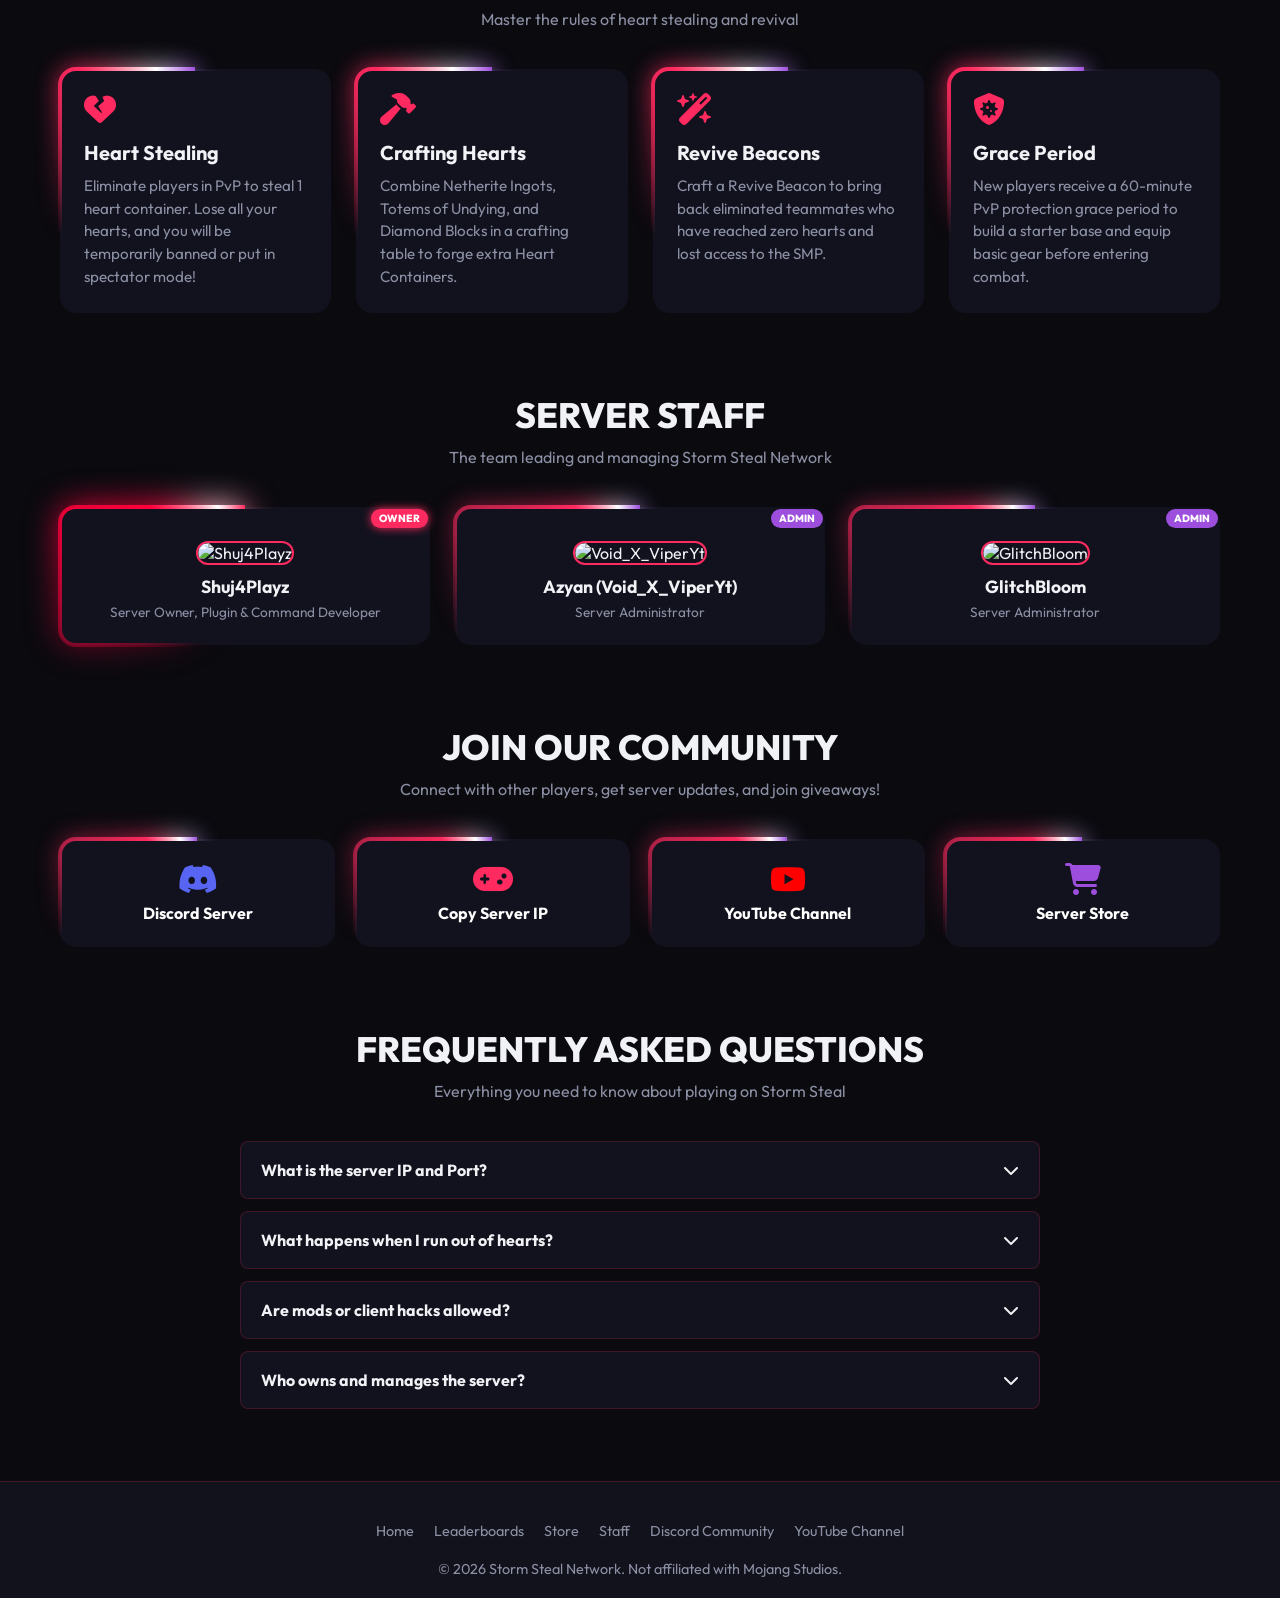
==== commit 8aa7e60b: "Update index.html" ====
--- a/index.html
+++ b/index.html
@@ -9,10 +9,16 @@
     <link href="https://fonts.googleapis.com/css2?family=Outfit:wght@300;400;600;800;900&family=Space+Grotesk:wght@500;700&display=swap" rel="stylesheet">
     
     <style>
+        @property --angle {
+            syntax: '<angle>';
+            initial-value: 0deg;
+            inherits: false;
+        }
+
         :root {
             --bg-primary: #0a0a0f;
             --bg-secondary: #12121c;
-            --bg-card: #1a1a28;
+            --bg-card: #12121e;
             --accent-red: #ff2a5f;
             --accent-purple: #9d4edd;
             --text-main: #f0f2f5;
@@ -334,25 +340,76 @@
         .rank-2 { background: silver; color: #000; }
         .rank-3 { background: #cd7f32; color: #000; }
 
-        /* Lifesteal Guide Cards */
+        /* ==============================================
+           ANIMATED NEON LIGHTNING BORDER SYSTEM
+        ============================================== */
+        @keyframes rotateGlow {
+            0% { --angle: 0deg; }
+            100% { --angle: 360deg; }
+        }
+
+        .neon-border {
+            position: relative;
+            background: var(--bg-card);
+            border-radius: 16px;
+            padding: 2px; /* Border thickness */
+            isolation: isolate;
+        }
+
+        .neon-border::before,
+        .neon-border::after {
+            content: '';
+            position: absolute;
+            inset: -2px;
+            border-radius: 18px;
+            background: conic-gradient(
+                from var(--angle),
+                transparent 70%,
+                var(--accent-red) 88%,
+                #ffffff 95%,
+                var(--accent-purple) 100%
+            );
+            animation: rotateGlow 3s linear infinite;
+            z-index: -2;
+        }
+
+        .neon-border::after {
+            filter: blur(12px);
+            opacity: 0.8;
+            z-index: -3;
+        }
+
+        /* OWNER SPECIAL INTENSE RED NEON BORDER */
+        .neon-border.owner-neon::before,
+        .neon-border.owner-neon::after {
+            background: conic-gradient(
+                from var(--angle),
+                transparent 60%,
+                #ff003c 85%,
+                #ffffff 94%,
+                #ff2a5f 100%
+            );
+            animation: rotateGlow 2s linear infinite;
+        }
+
+        .neon-border.owner-neon::after {
+            filter: blur(16px);
+            opacity: 1;
+        }
+
+        .card-inner {
+            background: var(--bg-card);
+            border-radius: 14px;
+            padding: 22px;
+            height: 100%;
+            width: 100%;
+        }
+
+        /* Lifesteal Guide Cards Grid */
         .guide-grid {
             display: grid;
-            grid-template-columns: repeat(auto-fit, minmax(260px, 1fr));
-            gap: 20px;
-        }
-
-        .card {
-            background: var(--bg-card);
-            border: 1px solid var(--border-color);
-            padding: 25px;
-            border-radius: 12px;
-            transition: 0.3s;
-        }
-
-        .card:hover {
-            transform: translateY(-5px);
-            border-color: var(--accent-red);
-            box-shadow: var(--glow);
+            grid-template-columns: repeat(auto-fit, minmax(250px, 1fr));
+            gap: 25px;
         }
 
         .card-icon {
@@ -361,12 +418,12 @@
             margin-bottom: 15px;
         }
 
-        .card h3 {
+        .guide-grid h3 {
             margin-bottom: 10px;
             font-size: 1.25rem;
         }
 
-        .card p {
+        .guide-grid p {
             color: var(--text-muted);
             font-size: 0.95rem;
             line-height: 1.5;
@@ -398,29 +455,19 @@
         /* Staff Section */
         .staff-grid {
             display: grid;
-            grid-template-columns: repeat(auto-fit, minmax(240px, 1fr));
-            gap: 20px;
-        }
-
-        .staff-card {
-            background: var(--bg-card);
-            border: 1px solid var(--border-color);
-            padding: 20px;
-            border-radius: 12px;
+            grid-template-columns: repeat(auto-fit, minmax(250px, 1fr));
+            gap: 25px;
+        }
+
+        .staff-card-content {
             text-align: center;
             position: relative;
-            overflow: hidden;
-        }
-
-        .staff-card.owner-card {
-            border: 2px solid var(--accent-red);
-            box-shadow: var(--glow);
         }
 
         .staff-badge {
             position: absolute;
-            top: 10px;
-            right: 10px;
+            top: 0;
+            right: 0;
             background: var(--accent-purple);
             color: #fff;
             font-size: 0.65rem;
@@ -432,6 +479,7 @@
 
         .staff-badge.owner-badge {
             background: var(--accent-red);
+            box-shadow: 0 0 10px var(--accent-red);
         }
 
         .staff-head {
@@ -474,26 +522,16 @@
         /* Community / Voting Links Grid */
         .vote-grid {
             display: grid;
-            grid-template-columns: repeat(auto-fit, minmax(200px, 1fr));
-            gap: 15px;
+            grid-template-columns: repeat(auto-fit, minmax(220px, 1fr));
+            gap: 20px;
         }
 
         .vote-card {
-            background: var(--bg-card);
-            border: 1px solid var(--border-color);
-            padding: 22px;
-            border-radius: 10px;
-            text-align: center;
             text-decoration: none;
             color: #fff;
-            transition: 0.3s;
             font-weight: 700;
-        }
-
-        .vote-card:hover {
-            border-color: var(--accent-purple);
-            transform: translateY(-3px);
-            box-shadow: 0 0 15px rgba(157, 78, 221, 0.3);
+            text-align: center;
+            display: block;
         }
 
         /* Toast Notification */
@@ -713,25 +751,33 @@
             <p class="section-subtitle">Master the rules of heart stealing and revival</p>
 
             <div class="guide-grid">
-                <div class="card">
-                    <i class="fa-solid fa-heart-crack card-icon"></i>
-                    <h3>Heart Stealing</h3>
-                    <p>Eliminate players in PvP to steal 1 heart container. Lose all your hearts, and you will be temporarily banned or put in spectator mode!</p>
-                </div>
-                <div class="card">
-                    <i class="fa-solid fa-hammer card-icon"></i>
-                    <h3>Crafting Hearts</h3>
-                    <p>Combine Netherite Ingots, Totems of Undying, and Diamond Blocks in a crafting table to forge extra Heart Containers.</p>
-                </div>
-                <div class="card">
-                    <i class="fa-solid fa-wand-magic-sparkles card-icon"></i>
-                    <h3>Revive Beacons</h3>
-                    <p>Craft a Revive Beacon to bring back eliminated teammates who have reached zero hearts and lost access to the SMP.</p>
-                </div>
-                <div class="card">
-                    <i class="fa-solid fa-shield-virus card-icon"></i>
-                    <h3>Grace Period</h3>
-                    <p>New players receive a 60-minute PvP protection grace period to build a starter base and equip basic gear before entering combat.</p>
+                <div class="neon-border">
+                    <div class="card-inner">
+                        <i class="fa-solid fa-heart-crack card-icon"></i>
+                        <h3>Heart Stealing</h3>
+                        <p>Eliminate players in PvP to steal 1 heart container. Lose all your hearts, and you will be temporarily banned or put in spectator mode!</p>
+                    </div>
+                </div>
+                <div class="neon-border">
+                    <div class="card-inner">
+                        <i class="fa-solid fa-hammer card-icon"></i>
+                        <h3>Crafting Hearts</h3>
+                        <p>Combine Netherite Ingots, Totems of Undying, and Diamond Blocks in a crafting table to forge extra Heart Containers.</p>
+                    </div>
+                </div>
+                <div class="neon-border">
+                    <div class="card-inner">
+                        <i class="fa-solid fa-wand-magic-sparkles card-icon"></i>
+                        <h3>Revive Beacons</h3>
+                        <p>Craft a Revive Beacon to bring back eliminated teammates who have reached zero hearts and lost access to the SMP.</p>
+                    </div>
+                </div>
+                <div class="neon-border">
+                    <div class="card-inner">
+                        <i class="fa-solid fa-shield-virus card-icon"></i>
+                        <h3>Grace Period</h3>
+                        <p>New players receive a 60-minute PvP protection grace period to build a starter base and equip basic gear before entering combat.</p>
+                    </div>
                 </div>
             </div>
         </section>
@@ -742,26 +788,34 @@
             <p class="section-subtitle">The team leading and managing Storm Steal Network</p>
 
             <div class="staff-grid">
-                <!-- OWNER -->
-                <div class="staff-card owner-card">
-                    <span class="staff-badge owner-badge">Owner</span>
-                    <img src="https://mc-heads.net/avatar/Shuj4Playz/80" class="staff-head" alt="Shuj4Playz">
-                    <h3 style="font-size: 1.1rem;">Shuj4Playz</h3>
-                    <p style="color: var(--text-muted); font-size:0.85rem; margin-top:5px;">Server Owner, Plugin & Command Developer</p>
-                </div>
+                <!-- OWNER (INTENSE RED NEON BORDER) -->
+                <div class="neon-border owner-neon">
+                    <div class="card-inner staff-card-content">
+                        <span class="staff-badge owner-badge">Owner</span>
+                        <img src="https://mc-heads.net/avatar/Shuj4Playz/80" class="staff-head" alt="Shuj4Playz">
+                        <h3 style="font-size: 1.1rem;">Shuj4Playz</h3>
+                        <p style="color: var(--text-muted); font-size:0.85rem; margin-top:5px;">Server Owner, Plugin & Command Developer</p>
+                    </div>
+                </div>
+
                 <!-- ADMIN 1 -->
-                <div class="staff-card">
-                    <span class="staff-badge">Admin</span>
-                    <img src="https://mc-heads.net/avatar/Void_X_ViperYt/80" class="staff-head" alt="Void_X_ViperYt">
-                    <h3 style="font-size: 1.1rem;">Azyan (Void_X_ViperYt)</h3>
-                    <p style="color: var(--text-muted); font-size:0.85rem; margin-top:5px;">Server Administrator</p>
-                </div>
+                <div class="neon-border">
+                    <div class="card-inner staff-card-content">
+                        <span class="staff-badge">Admin</span>
+                        <img src="https://mc-heads.net/avatar/Void_X_ViperYt/80" class="staff-head" alt="Void_X_ViperYt">
+                        <h3 style="font-size: 1.1rem;">Azyan (Void_X_ViperYt)</h3>
+                        <p style="color: var(--text-muted); font-size:0.85rem; margin-top:5px;">Server Administrator</p>
+                    </div>
+                </div>
+
                 <!-- ADMIN 2 -->
-                <div class="staff-card">
-                    <span class="staff-badge">Admin</span>
-                    <img src="https://mc-heads.net/avatar/GlitchBloom/80" class="staff-head" alt="GlitchBloom">
-                    <h3 style="font-size: 1.1rem;">GlitchBloom</h3>
-                    <p style="color: var(--text-muted); font-size:0.85rem; margin-top:5px;">Server Administrator</p>
+                <div class="neon-border">
+                    <div class="card-inner staff-card-content">
+                        <span class="staff-badge">Admin</span>
+                        <img src="https://mc-heads.net/avatar/GlitchBloom/80" class="staff-head" alt="GlitchBloom">
+                        <h3 style="font-size: 1.1rem;">GlitchBloom</h3>
+                        <p style="color: var(--text-muted); font-size:0.85rem; margin-top:5px;">Server Administrator</p>
+                    </div>
                 </div>
             </div>
         </section>
@@ -773,20 +827,36 @@
 
             <div class="vote-grid">
                 <a href="https://discord.gg/xtYvVqDqT" target="_blank" class="vote-card">
-                    <i class="fa-brands fa-discord" style="font-size:2rem; margin-bottom:8px; display:block; color:#5865F2;"></i> 
-                    Discord Server
+                    <div class="neon-border">
+                        <div class="card-inner">
+                            <i class="fa-brands fa-discord" style="font-size:2rem; margin-bottom:8px; display:block; color:#5865F2;"></i> 
+                            Discord Server
+                        </div>
+                    </div>
                 </a>
                 <a href="javascript:void(0)" onclick="copyIP()" class="vote-card">
-                    <i class="fa-solid fa-gamepad" style="font-size:2rem; margin-bottom:8px; display:block; color:var(--accent-red);"></i> 
-                    Copy Server IP
+                    <div class="neon-border">
+                        <div class="card-inner">
+                            <i class="fa-solid fa-gamepad" style="font-size:2rem; margin-bottom:8px; display:block; color:var(--accent-red);"></i> 
+                            Copy Server IP
+                        </div>
+                    </div>
                 </a>
                 <a href="https://www.youtube.com/@SHUJ4PLAYZ" target="_blank" class="vote-card">
-                    <i class="fa-brands fa-youtube" style="font-size:2rem; margin-bottom:8px; display:block; color:#FF0000;"></i> 
-                    YouTube Channel
+                    <div class="neon-border">
+                        <div class="card-inner">
+                            <i class="fa-brands fa-youtube" style="font-size:2rem; margin-bottom:8px; display:block; color:#FF0000;"></i> 
+                            YouTube Channel
+                        </div>
+                    </div>
                 </a>
                 <a href="shop.html" class="vote-card">
-                    <i class="fa-solid fa-cart-shopping" style="font-size:2rem; margin-bottom:8px; display:block; color:var(--accent-purple);"></i> 
-                    Server Store
+                    <div class="neon-border">
+                        <div class="card-inner">
+                            <i class="fa-solid fa-cart-shopping" style="font-size:2rem; margin-bottom:8px; display:block; color:var(--accent-purple);"></i> 
+                            Server Store
+                        </div>
+                    </div>
                 </a>
             </div>
         </section>
@@ -833,6 +903,52 @@
 
     <!-- Interactive JavaScript -->
     <script>
+        // Particle Canvas Background Animation
+        const canvas = document.getElementById('bg-canvas');
+        const ctx = canvas.getContext('2d');
+        let particles = [];
+
+        function resizeCanvas() {
+            canvas.width = window.innerWidth;
+            canvas.height = window.innerHeight;
+        }
+        window.addEventListener('resize', resizeCanvas);
+        resizeCanvas();
+
+        class Particle {
+            constructor() {
+                this.x = Math.random() * canvas.width;
+                this.y = Math.random() * canvas.height;
+                this.size = Math.random() * 2 + 1;
+                this.speedX = (Math.random() - 0.5) * 0.5;
+                this.speedY = (Math.random() - 0.5) * 0.5;
+                this.color = Math.random() > 0.5 ? '#ff2a5f' : '#9d4edd';
+            }
+            update() {
+                this.x += this.speedX;
+                this.y += this.speedY;
+                if (this.x < 0 || this.x > canvas.width) this.speedX *= -1;
+                if (this.y < 0 || this.y > canvas.height) this.speedY *= -1;
+            }
+            draw() {
+                ctx.fillStyle = this.color;
+                ctx.shadowBlur = 10;
+                ctx.shadowColor = this.color;
+                ctx.beginPath();
+                ctx.arc(this.x, this.y, this.size, 0, Math.PI * 2);
+                ctx.fill();
+            }
+        }
+
+        for (let i = 0; i < 60; i++) particles.push(new Particle());
+
+        function animateParticles() {
+            ctx.clearRect(0, 0, canvas.width, canvas.height);
+            particles.forEach(p => { p.update(); p.draw(); });
+            requestAnimationFrame(animateParticles);
+        }
+        animateParticles();
+
         // Copy IP function with Toast Notification
         function copyIP() {
             const ip = "play.stormsteal.net";
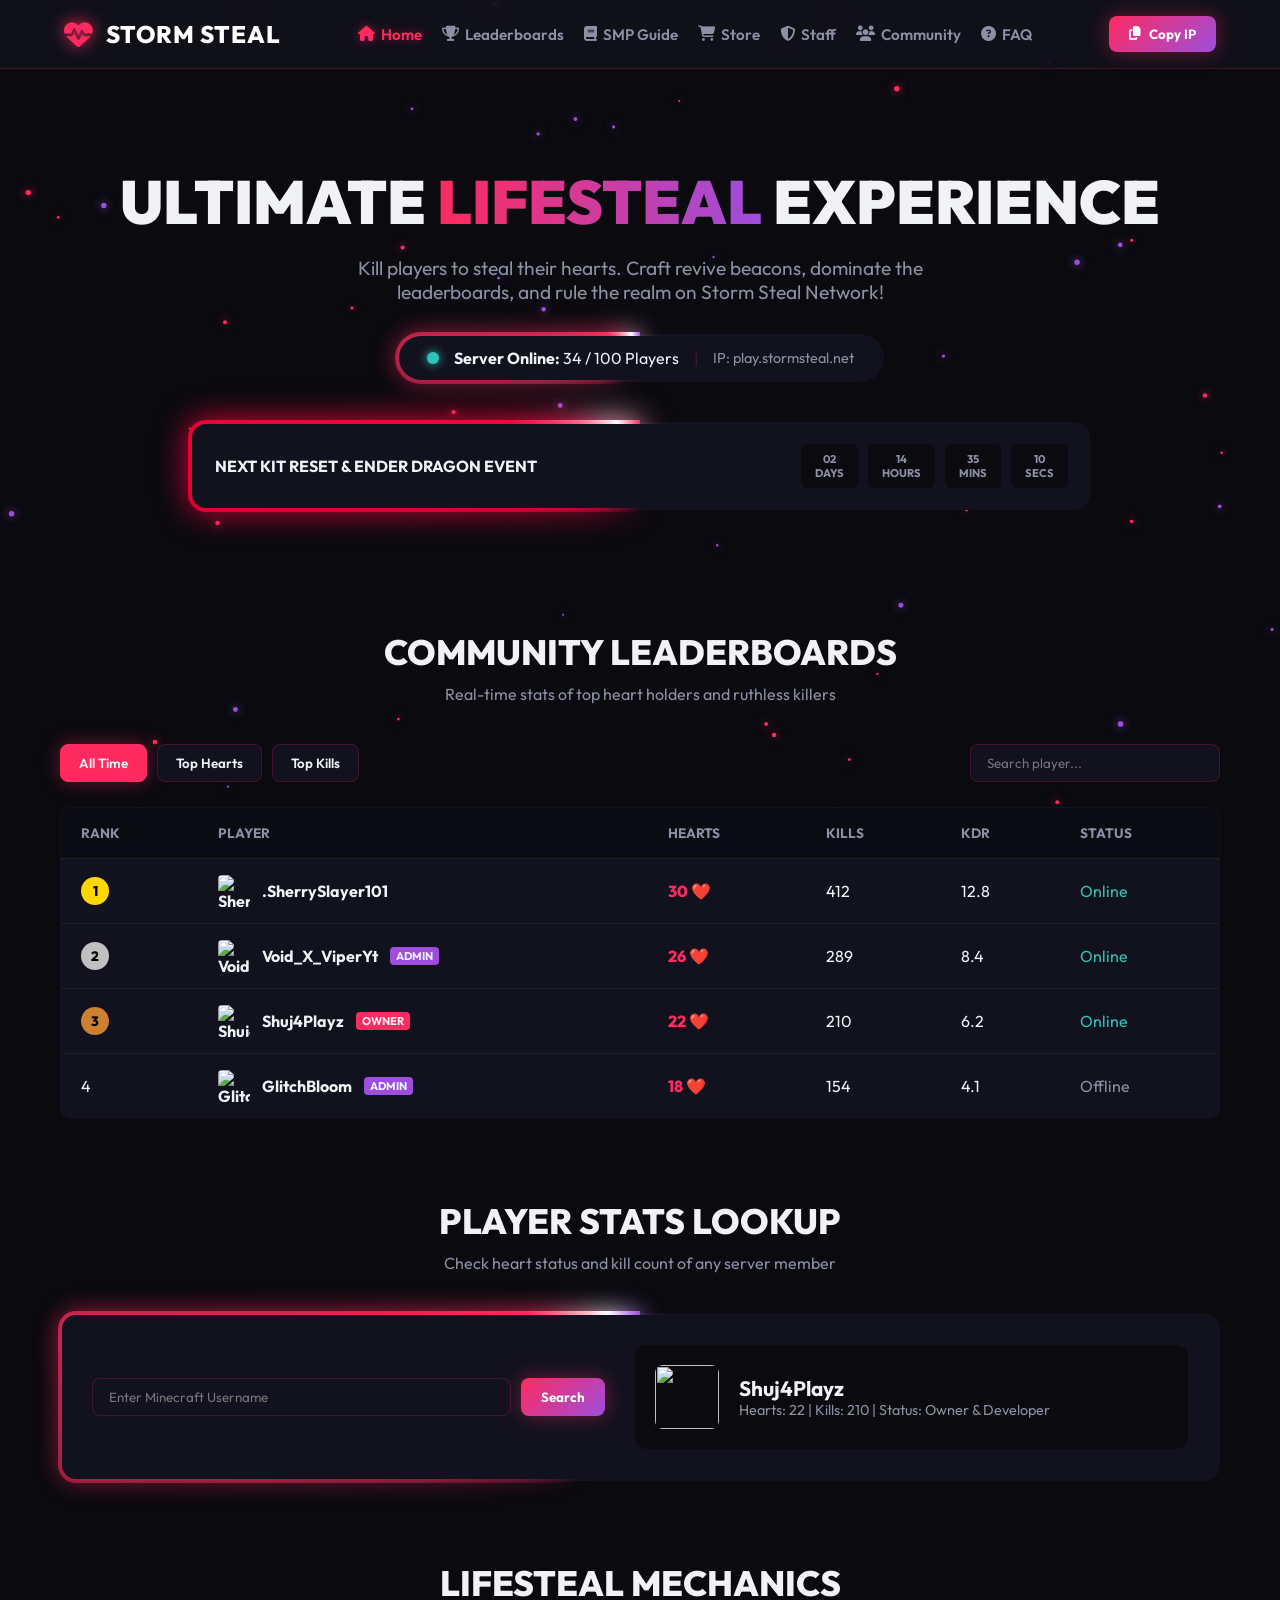
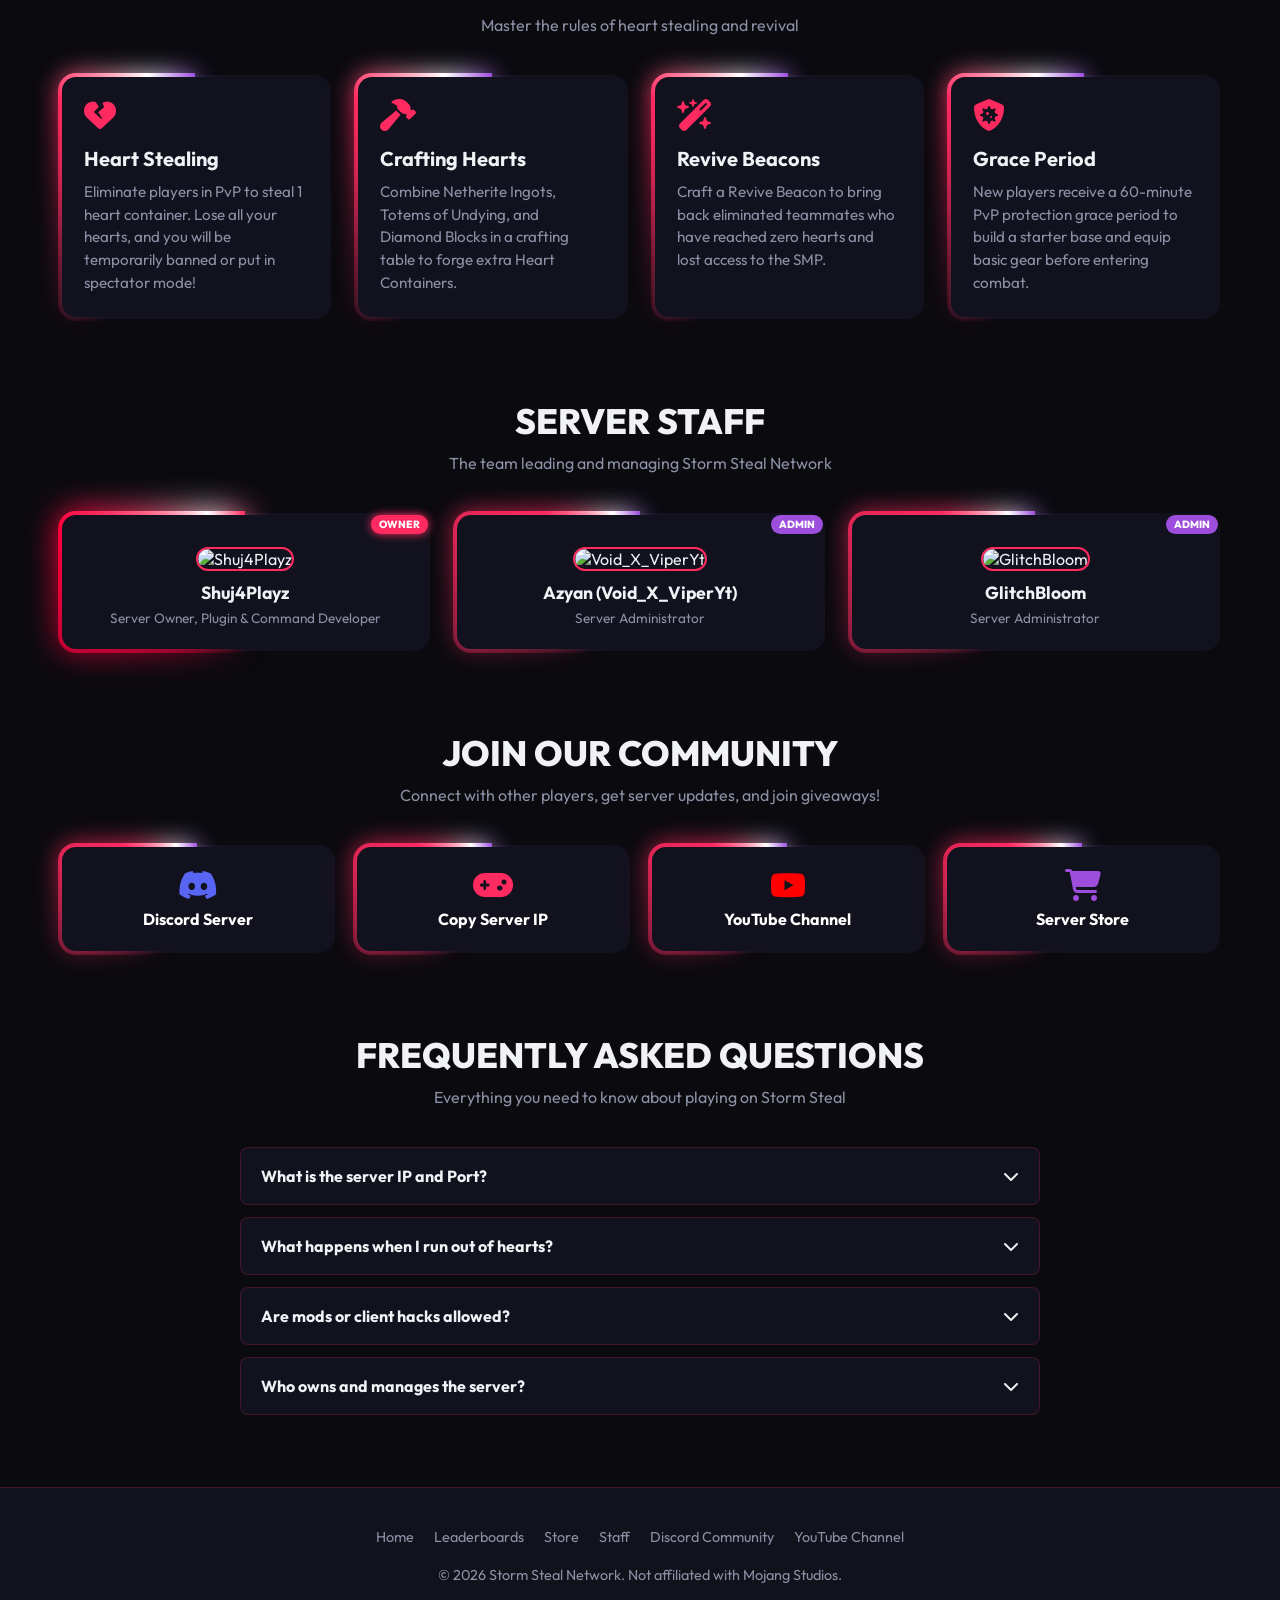
==== commit dd9e4d0e: "Update index.html" ====
--- a/index.html
+++ b/index.html
@@ -156,15 +156,18 @@
         }
 
         /* Server Status Bar */
-        .status-bar {
-            display: inline-flex;
+        .status-bar-wrapper {
+            display: inline-block;
+            margin: 0 auto;
+        }
+
+        .status-bar-inner {
+            display: flex;
             align-items: center;
             gap: 15px;
             background: var(--bg-card);
             padding: 12px 28px;
             border-radius: 50px;
-            border: 1px solid var(--border-color);
-            box-shadow: 0 8px 32px rgba(0,0,0,0.4);
         }
 
         .status-dot {
@@ -183,18 +186,20 @@
         }
 
         /* Countdown Banner */
-        .event-banner {
-            background: linear-gradient(90deg, rgba(255,42,95,0.15), rgba(157,78,221,0.15));
-            border: 1px dashed var(--accent-red);
+        .event-banner-wrapper {
             max-width: 900px;
             margin: 40px auto 0;
-            padding: 20px;
-            border-radius: 12px;
+        }
+
+        .event-banner-inner {
             display: flex;
             justify-content: space-between;
             align-items: center;
             flex-wrap: wrap;
             gap: 15px;
+            padding: 20px;
+            background: var(--bg-card);
+            border-radius: 14px;
         }
 
         .timer-boxes {
@@ -356,6 +361,10 @@
             isolation: isolate;
         }
 
+        .neon-border.pill-radius {
+            border-radius: 50px;
+        }
+
         .neon-border::before,
         .neon-border::after {
             content: '';
@@ -364,18 +373,23 @@
             border-radius: 18px;
             background: conic-gradient(
                 from var(--angle),
-                transparent 70%,
-                var(--accent-red) 88%,
-                #ffffff 95%,
+                transparent 60%,
+                var(--accent-red) 85%,
+                #ffffff 94%,
                 var(--accent-purple) 100%
             );
-            animation: rotateGlow 3s linear infinite;
+            animation: rotateGlow 2.5s linear infinite;
             z-index: -2;
+        }
+
+        .neon-border.pill-radius::before,
+        .neon-border.pill-radius::after {
+            border-radius: 50px;
         }
 
         .neon-border::after {
             filter: blur(12px);
-            opacity: 0.8;
+            opacity: 0.85;
             z-index: -3;
         }
 
@@ -384,12 +398,12 @@
         .neon-border.owner-neon::after {
             background: conic-gradient(
                 from var(--angle),
-                transparent 60%,
-                #ff003c 85%,
-                #ffffff 94%,
+                transparent 50%,
+                #ff003c 80%,
+                #ffffff 92%,
                 #ff2a5f 100%
             );
-            animation: rotateGlow 2s linear infinite;
+            animation: rotateGlow 1.8s linear infinite;
         }
 
         .neon-border.owner-neon::after {
@@ -430,15 +444,14 @@
         }
 
         /* Player Lookup Tool */
-        .lookup-box {
-            background: var(--bg-secondary);
-            border: 1px solid var(--border-color);
+        .lookup-inner {
+            display: flex;
+            gap: 30px;
+            align-items: center;
+            flex-wrap: wrap;
             padding: 30px;
-            border-radius: 16px;
-            display: flex;
-            gap: 30px;
-            align-items: center;
-            flex-wrap: wrap;
+            background: var(--bg-card);
+            border-radius: 14px;
         }
 
         .lookup-display {
@@ -619,24 +632,33 @@
         <h1>Ultimate <span>Lifesteal</span> Experience</h1>
         <p>Kill players to steal their hearts. Craft revive beacons, dominate the leaderboards, and rule the realm on Storm Steal Network!</p>
         
-        <div class="status-bar">
-            <div class="status-dot"></div>
-            <span><strong>Server Online:</strong> <span id="player-count">34</span> / 100 Players</span>
-            <span style="color: var(--border-color);">|</span>
-            <span style="color: var(--text-muted); font-size: 0.9rem;">IP: play.stormsteal.net</span>
+        <!-- Status Bar with Neon Border -->
+        <div class="status-bar-wrapper">
+            <div class="neon-border pill-radius">
+                <div class="status-bar-inner">
+                    <div class="status-dot"></div>
+                    <span><strong>Server Online:</strong> <span id="player-count">34</span> / 100 Players</span>
+                    <span style="color: var(--border-color);">|</span>
+                    <span style="color: var(--text-muted); font-size: 0.9rem;">IP: play.stormsteal.net</span>
+                </div>
+            </div>
         </div>
 
-        <!-- Event Countdown Banner -->
-        <div class="event-banner">
-            <div>
-                <i class="fa-solid fa-fire-flame-curated" style="color: var(--accent-red);"></i>
-                <strong>NEXT KIT RESET & ENDER DRAGON EVENT</strong>
-            </div>
-            <div class="timer-boxes">
-                <div class="timer-box"><span id="days">02</span><span>Days</span></div>
-                <div class="timer-box"><span id="hours">14</span><span>Hours</span></div>
-                <div class="timer-box"><span id="mins">35</span><span>Mins</span></div>
-                <div class="timer-box"><span id="secs">10</span><span>Secs</span></div>
+        <!-- Event Countdown Banner with Neon Border -->
+        <div class="event-banner-wrapper">
+            <div class="neon-border owner-neon">
+                <div class="event-banner-inner">
+                    <div>
+                        <i class="fa-solid fa-fire-flame-curated" style="color: var(--accent-red);"></i>
+                        <strong>NEXT KIT RESET & ENDER DRAGON EVENT</strong>
+                    </div>
+                    <div class="timer-boxes">
+                        <div class="timer-box"><span id="days">02</span><span>Days</span></div>
+                        <div class="timer-box"><span id="hours">14</span><span>Hours</span></div>
+                        <div class="timer-box"><span id="mins">35</span><span>Mins</span></div>
+                        <div class="timer-box"><span id="secs">10</span><span>Secs</span></div>
+                    </div>
+                </div>
             </div>
         </div>
     </section>
@@ -725,21 +747,23 @@
             </table>
         </section>
 
-        <!-- Player Stats Lookup Tool -->
+        <!-- Player Stats Lookup Tool with Neon Border -->
         <section style="margin-top: 80px;">
             <h2 class="section-title">Player Stats Lookup</h2>
             <p class="section-subtitle">Check heart status and kill count of any server member</p>
             
-            <div class="lookup-box">
-                <div style="display:flex; gap: 10px; flex: 1;">
-                    <input type="text" id="lookupName" class="search-input" placeholder="Enter Minecraft Username" style="flex:1;">
-                    <button class="btn-copy-ip" onclick="lookupPlayer()">Search</button>
-                </div>
-                <div class="lookup-display" id="lookupResult">
-                    <img id="lookupHead" src="https://mc-heads.net/avatar/Shuj4Playz/64" style="width:64px; height:64px; border-radius:8px;">
-                    <div>
-                        <h4 id="lookupPlayerName" style="font-size:1.3rem;">Shuj4Playz</h4>
-                        <p id="lookupDetails" style="color: var(--text-muted); font-size:0.9rem;">Hearts: 22 | Kills: 210 | Status: Owner & Developer</p>
+            <div class="neon-border">
+                <div class="lookup-inner">
+                    <div style="display:flex; gap: 10px; flex: 1;">
+                        <input type="text" id="lookupName" class="search-input" placeholder="Enter Minecraft Username" style="flex:1;">
+                        <button class="btn-copy-ip" onclick="lookupPlayer()">Search</button>
+                    </div>
+                    <div class="lookup-display" id="lookupResult">
+                        <img id="lookupHead" src="https://mc-heads.net/avatar/Shuj4Playz/64" style="width:64px; height:64px; border-radius:8px;">
+                        <div>
+                            <h4 id="lookupPlayerName" style="font-size:1.3rem;">Shuj4Playz</h4>
+                            <p id="lookupDetails" style="color: var(--text-muted); font-size:0.9rem;">Hearts: 22 | Kills: 210 | Status: Owner & Developer</p>
+                        </div>
                     </div>
                 </div>
             </div>
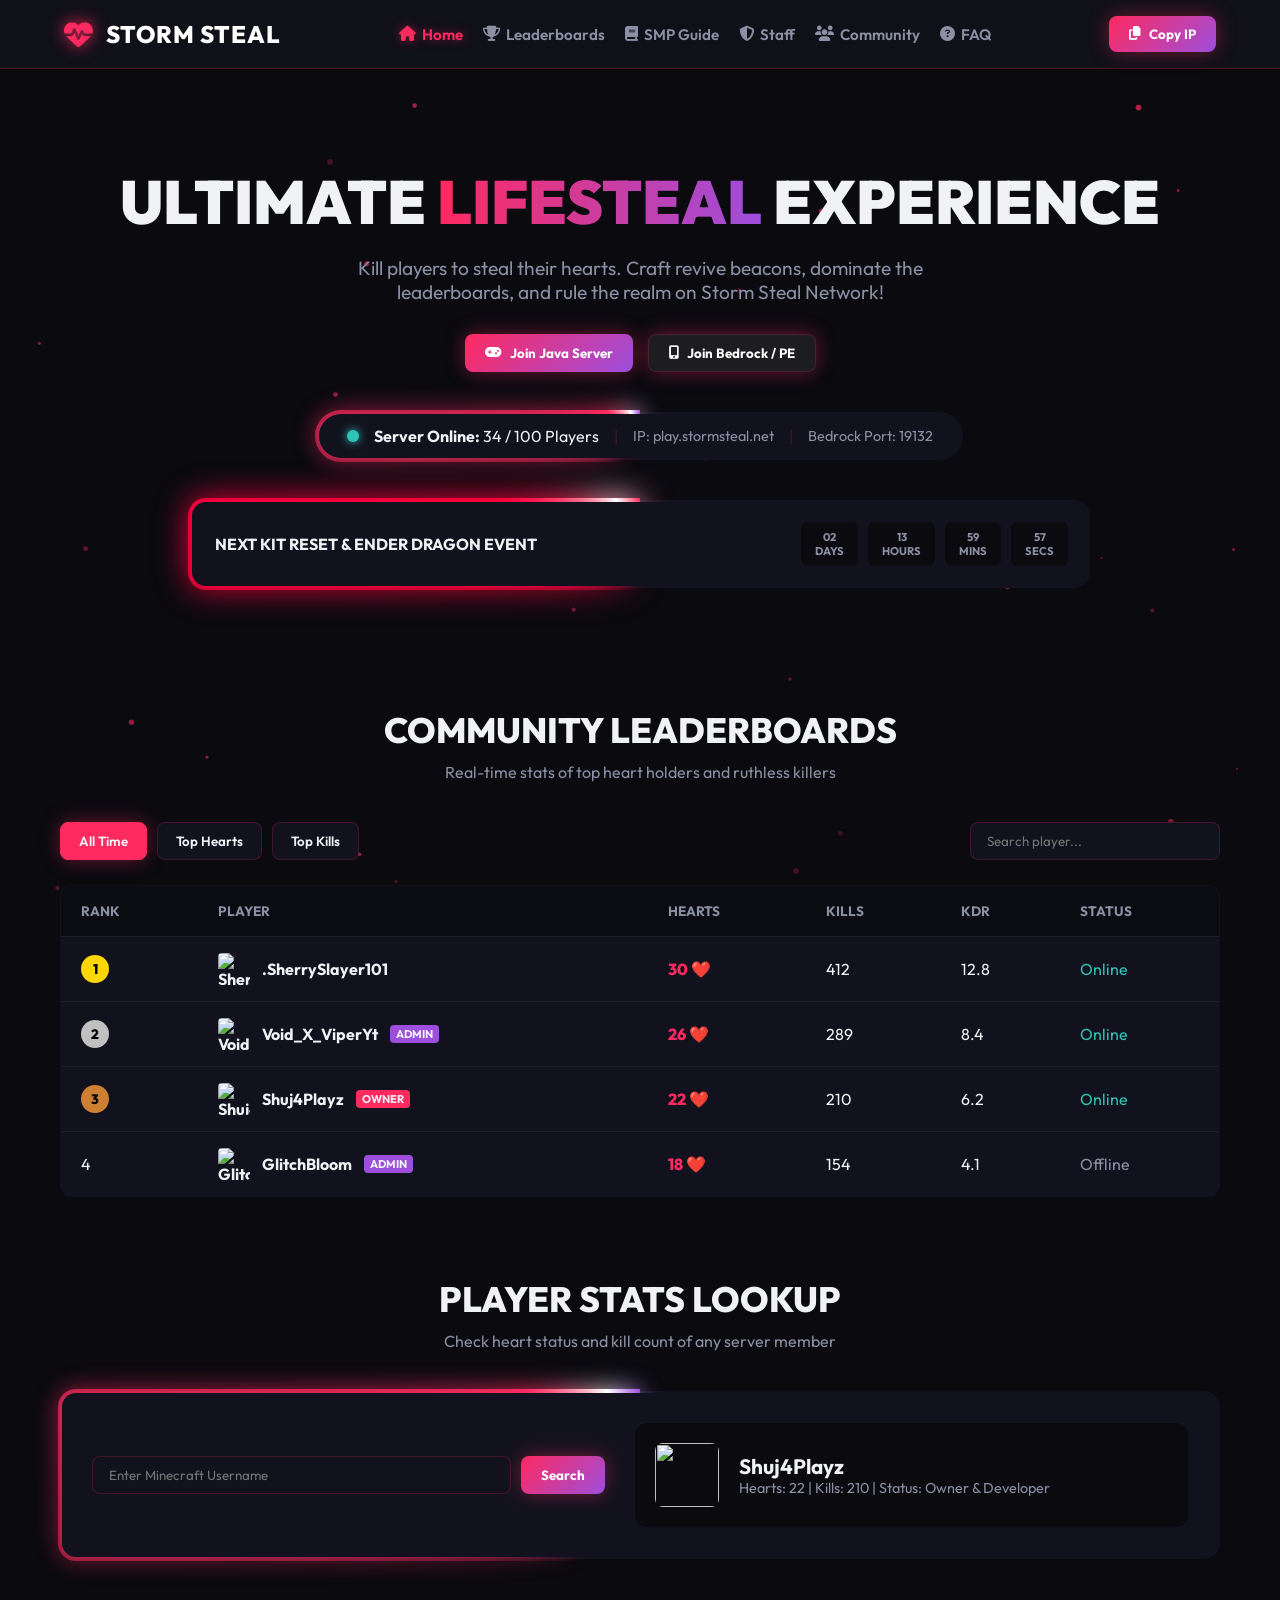
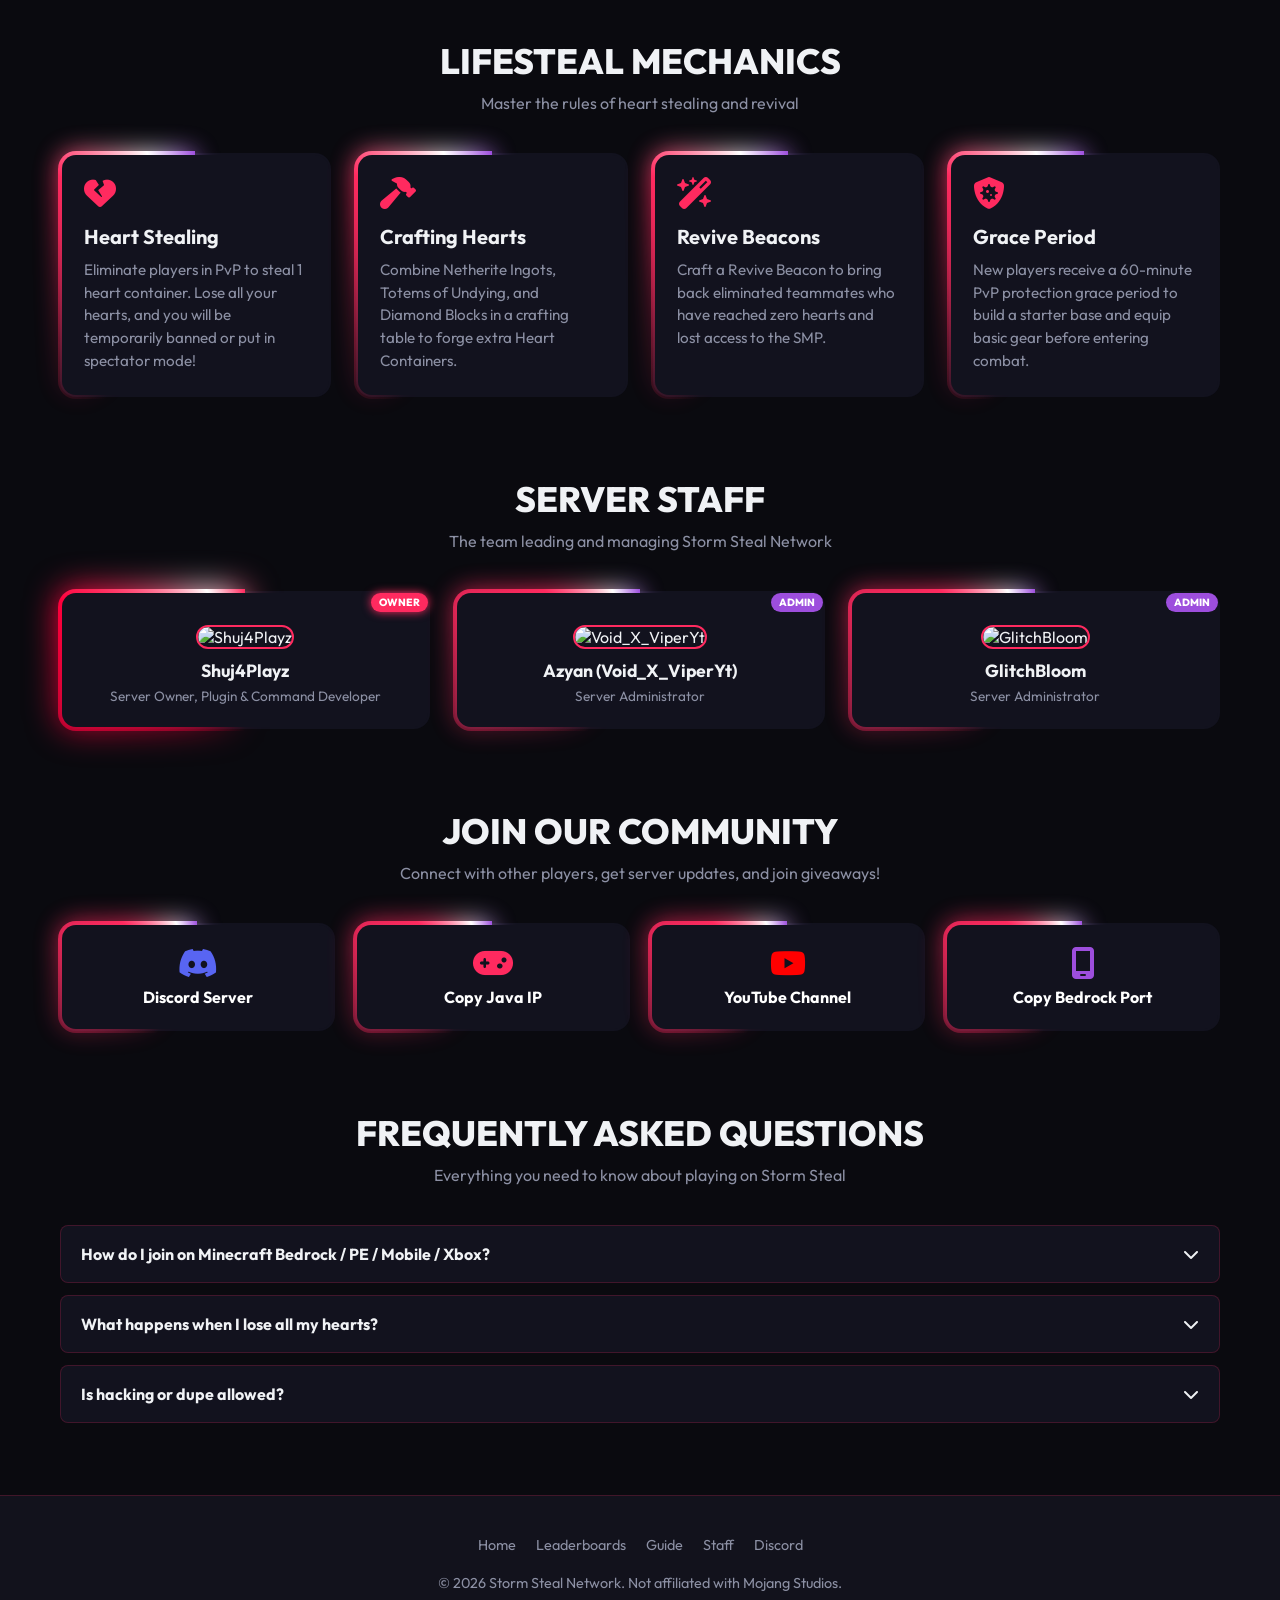
==== commit c9af6592: "Update index.html" ====
--- a/index.html
+++ b/index.html
@@ -117,14 +117,24 @@
             cursor: pointer;
             box-shadow: var(--glow);
             transition: 0.3s;
-            display: flex;
-            align-items: center;
+            display: inline-flex;
+            align-items: center;
+            justify-content: center;
             gap: 8px;
         }
 
         .btn-copy-ip:hover {
             transform: translateY(-2px);
             box-shadow: 0 0 30px rgba(255, 42, 95, 0.7);
+        }
+
+        .btn-secondary {
+            background: rgba(255, 255, 255, 0.08);
+            border: 1px solid var(--border-color);
+        }
+
+        .btn-secondary:hover {
+            background: rgba(255, 42, 95, 0.2);
         }
 
         /* Hero Section */
@@ -155,6 +165,14 @@
             margin: 0 auto 30px;
         }
 
+        .hero-action-btns {
+            display: flex;
+            justify-content: center;
+            gap: 15px;
+            margin-bottom: 40px;
+            flex-wrap: wrap;
+        }
+
         /* Server Status Bar */
         .status-bar-wrapper {
             display: inline-block;
@@ -168,6 +186,8 @@
             background: var(--bg-card);
             padding: 12px 28px;
             border-radius: 50px;
+            flex-wrap: wrap;
+            justify-content: center;
         }
 
         .status-dot {
@@ -345,9 +365,7 @@
         .rank-2 { background: silver; color: #000; }
         .rank-3 { background: #cd7f32; color: #000; }
 
-        /* ==============================================
-           ANIMATED NEON LIGHTNING BORDER SYSTEM
-        ============================================== */
+        /* Neon Lightning Border System */
         @keyframes rotateGlow {
             0% { --angle: 0deg; }
             100% { --angle: 360deg; }
@@ -357,7 +375,7 @@
             position: relative;
             background: var(--bg-card);
             border-radius: 16px;
-            padding: 2px; /* Border thickness */
+            padding: 2px;
             isolation: isolate;
         }
 
@@ -393,7 +411,7 @@
             z-index: -3;
         }
 
-        /* OWNER SPECIAL INTENSE RED NEON BORDER */
+        /* Owner Neon Border */
         .neon-border.owner-neon::before,
         .neon-border.owner-neon::after {
             background: conic-gradient(
@@ -419,7 +437,7 @@
             width: 100%;
         }
 
-        /* Lifesteal Guide Cards Grid */
+        /* Guide Cards Grid */
         .guide-grid {
             display: grid;
             grid-template-columns: repeat(auto-fit, minmax(250px, 1fr));
@@ -443,7 +461,7 @@
             line-height: 1.5;
         }
 
-        /* Player Lookup Tool */
+        /* Lookup Tool */
         .lookup-inner {
             display: flex;
             gap: 30px;
@@ -532,7 +550,7 @@
             display: block;
         }
 
-        /* Community / Voting Links Grid */
+        /* Voting Links Grid */
         .vote-grid {
             display: grid;
             grid-template-columns: repeat(auto-fit, minmax(220px, 1fr));
@@ -601,7 +619,7 @@
 </head>
 <body>
 
-    <!-- Dynamic Canvas Animation -->
+    <!-- Canvas Animation -->
     <canvas id="bg-canvas"></canvas>
 
     <!-- Header Navigation -->
@@ -614,12 +632,11 @@
             <a href="#home" class="active"><i class="fa-solid fa-house"></i> Home</a>
             <a href="#leaderboards"><i class="fa-solid fa-trophy"></i> Leaderboards</a>
             <a href="#guide"><i class="fa-solid fa-book"></i> SMP Guide</a>
-            <a href="shop.html"><i class="fa-solid fa-cart-shopping"></i> Store</a>
             <a href="#staff"><i class="fa-solid fa-shield-halved"></i> Staff</a>
             <a href="#community"><i class="fa-solid fa-users"></i> Community</a>
             <a href="#faq"><i class="fa-solid fa-circle-question"></i> FAQ</a>
         </nav>
-        <button class="btn-copy-ip" onclick="copyIP()">
+        <button class="btn-copy-ip" onclick="copyIP('play.stormsteal.net')">
             <i class="fa-solid fa-copy"></i> Copy IP
         </button>
     </header>
@@ -632,7 +649,17 @@
         <h1>Ultimate <span>Lifesteal</span> Experience</h1>
         <p>Kill players to steal their hearts. Craft revive beacons, dominate the leaderboards, and rule the realm on Storm Steal Network!</p>
         
-        <!-- Status Bar with Neon Border -->
+        <!-- Hero Action Buttons -->
+        <div class="hero-action-btns">
+            <button class="btn-copy-ip" onclick="copyIP('play.stormsteal.net')">
+                <i class="fa-solid fa-gamepad"></i> Join Java Server
+            </button>
+            <button class="btn-copy-ip btn-secondary" onclick="copyIP('play.stormsteal.net', '19132')">
+                <i class="fa-solid fa-mobile-screen-button"></i> Join Bedrock / PE
+            </button>
+        </div>
+
+        <!-- Status Bar -->
         <div class="status-bar-wrapper">
             <div class="neon-border pill-radius">
                 <div class="status-bar-inner">
@@ -640,11 +667,13 @@
                     <span><strong>Server Online:</strong> <span id="player-count">34</span> / 100 Players</span>
                     <span style="color: var(--border-color);">|</span>
                     <span style="color: var(--text-muted); font-size: 0.9rem;">IP: play.stormsteal.net</span>
+                    <span style="color: var(--border-color);">|</span>
+                    <span style="color: var(--text-muted); font-size: 0.9rem;">Bedrock Port: 19132</span>
                 </div>
             </div>
         </div>
 
-        <!-- Event Countdown Banner with Neon Border -->
+        <!-- Event Countdown Banner -->
         <div class="event-banner-wrapper">
             <div class="neon-border owner-neon">
                 <div class="event-banner-inner">
@@ -691,7 +720,7 @@
                     </tr>
                 </thead>
                 <tbody id="lb-body">
-                    <tr>
+                    <tr data-hearts="30" data-kills="412">
                         <td><span class="rank-badge rank-1">1</span></td>
                         <td>
                             <div class="player-cell">
@@ -704,7 +733,7 @@
                         <td>12.8</td>
                         <td><span style="color:#2ec4b6;">Online</span></td>
                     </tr>
-                    <tr>
+                    <tr data-hearts="26" data-kills="289">
                         <td><span class="rank-badge rank-2">2</span></td>
                         <td>
                             <div class="player-cell">
@@ -717,7 +746,7 @@
                         <td>8.4</td>
                         <td><span style="color:#2ec4b6;">Online</span></td>
                     </tr>
-                    <tr>
+                    <tr data-hearts="22" data-kills="210">
                         <td><span class="rank-badge rank-3">3</span></td>
                         <td>
                             <div class="player-cell">
@@ -730,7 +759,7 @@
                         <td>6.2</td>
                         <td><span style="color:#2ec4b6;">Online</span></td>
                     </tr>
-                    <tr>
+                    <tr data-hearts="18" data-kills="154">
                         <td>4</td>
                         <td>
                             <div class="player-cell">
@@ -747,7 +776,7 @@
             </table>
         </section>
 
-        <!-- Player Stats Lookup Tool with Neon Border -->
+        <!-- Player Stats Lookup Tool -->
         <section style="margin-top: 80px;">
             <h2 class="section-title">Player Stats Lookup</h2>
             <p class="section-subtitle">Check heart status and kill count of any server member</p>
@@ -812,7 +841,7 @@
             <p class="section-subtitle">The team leading and managing Storm Steal Network</p>
 
             <div class="staff-grid">
-                <!-- OWNER (INTENSE RED NEON BORDER) -->
+                <!-- OWNER -->
                 <div class="neon-border owner-neon">
                     <div class="card-inner staff-card-content">
                         <span class="staff-badge owner-badge">Owner</span>
@@ -858,11 +887,11 @@
                         </div>
                     </div>
                 </a>
-                <a href="javascript:void(0)" onclick="copyIP()" class="vote-card">
+                <a href="javascript:void(0)" onclick="copyIP('play.stormsteal.net')" class="vote-card">
                     <div class="neon-border">
                         <div class="card-inner">
                             <i class="fa-solid fa-gamepad" style="font-size:2rem; margin-bottom:8px; display:block; color:var(--accent-red);"></i> 
-                            Copy Server IP
+                            Copy Java IP
                         </div>
                     </div>
                 </a>
@@ -874,38 +903,49 @@
                         </div>
                     </div>
                 </a>
-                <a href="shop.html" class="vote-card">
+                <a href="javascript:void(0)" onclick="copyIP('play.stormsteal.net', '19132')" class="vote-card">
                     <div class="neon-border">
                         <div class="card-inner">
-                            <i class="fa-solid fa-cart-shopping" style="font-size:2rem; margin-bottom:8px; display:block; color:var(--accent-purple);"></i> 
-                            Server Store
+                            <i class="fa-solid fa-mobile-screen" style="font-size:2rem; margin-bottom:8px; display:block; color:var(--accent-purple);"></i> 
+                            Copy Bedrock Port
                         </div>
                     </div>
                 </a>
             </div>
         </section>
 
-        <!-- FAQ Section -->
+        <!-- FAQ Accordion Section -->
         <section id="faq" style="margin-top: 80px;">
             <h2 class="section-title">Frequently Asked Questions</h2>
             <p class="section-subtitle">Everything you need to know about playing on Storm Steal</p>
 
-            <div style="max-width: 800px; margin: 0 auto;">
-                <div class="faq-item">
-                    <div class="faq-question" onclick="toggleFAQ(this)">What is the server IP and Port? <i class="fa-solid fa-chevron-down"></i></div>
-                    <div class="faq-answer">Java IP: <code>play.stormsteal.net</code> | Bedrock IP: <code>play.stormsteal.net</code> Port: <code>19132</code>.</div>
-                </div>
-                <div class="faq-item">
-                    <div class="faq-question" onclick="toggleFAQ(this)">What happens when I run out of hearts? <i class="fa-solid fa-chevron-down"></i></div>
-                    <div class="faq-answer">When you lose all hearts, you are temporarily temp-banned for 24 hours unless a teammate uses a Revive Beacon to bring you back earlier.</div>
-                </div>
-                <div class="faq-item">
-                    <div class="faq-question" onclick="toggleFAQ(this)">Are mods or client hacks allowed? <i class="fa-solid fa-chevron-down"></i></div>
-                    <div class="faq-answer">No. Unfair modifications like X-Ray, Killaura, Fly, and Baritone will lead to a permanent ban. Minimaps and FPS boosters are allowed.</div>
-                </div>
-                <div class="faq-item">
-                    <div class="faq-question" onclick="toggleFAQ(this)">Who owns and manages the server? <i class="fa-solid fa-chevron-down"></i></div>
-                    <div class="faq-answer"><strong>Shuj4Playz</strong> is the Owner and Plugin/Command Developer. <strong>Azyan (Void_X_ViperYT)</strong> and <strong>GlitchBloom</strong> are the Server Administrators.</div>
+            <div class="faq-item">
+                <div class="faq-question" onclick="toggleFAQ(this)">
+                    <span>How do I join on Minecraft Bedrock / PE / Mobile / Xbox?</span>
+                    <i class="fa-solid fa-chevron-down"></i>
+                </div>
+                <div class="faq-answer">
+                    Enter the Server IP as <strong>play.stormsteal.net</strong> and set the Port to <strong>19132</strong>.
+                </div>
+            </div>
+
+            <div class="faq-item">
+                <div class="faq-question" onclick="toggleFAQ(this)">
+                    <span>What happens when I lose all my hearts?</span>
+                    <i class="fa-solid fa-chevron-down"></i>
+                </div>
+                <div class="faq-answer">
+                    When your heart count reaches zero, you enter spectator mode until a teammate uses a Revive Beacon on you!
+                </div>
+            </div>
+
+            <div class="faq-item">
+                <div class="faq-question" onclick="toggleFAQ(this)">
+                    <span>Is hacking or dupe allowed?</span>
+                    <i class="fa-solid fa-chevron-down"></i>
+                </div>
+                <div class="faq-answer">
+                    No! Unfair advantage hacks, X-Ray, or illegal item duplication will result in an immediate permanent ban.
                 </div>
             </div>
         </section>
@@ -917,17 +957,91 @@
         <div class="footer-links">
             <a href="#home">Home</a>
             <a href="#leaderboards">Leaderboards</a>
-            <a href="shop.html">Store</a>
+            <a href="#guide">Guide</a>
             <a href="#staff">Staff</a>
-            <a href="https://discord.gg/xtYvVqDqT" target="_blank">Discord Community</a>
-            <a href="https://www.youtube.com/@SHUJ4PLAYZ" target="_blank">YouTube Channel</a>
+            <a href="https://discord.gg/xtYvVqDqT" target="_blank">Discord</a>
         </div>
         <p>&copy; 2026 Storm Steal Network. Not affiliated with Mojang Studios.</p>
     </footer>
 
-    <!-- Interactive JavaScript -->
+    <!-- JavaScript Script Logic -->
     <script>
-        // Particle Canvas Background Animation
+        // 1. Copy IP & Port Function
+        function copyIP(ip, port = null) {
+            let textToCopy = ip;
+            let msg = `Server IP (${ip}) copied to clipboard!`;
+            
+            if (port) {
+                textToCopy = `${ip}:${port}`;
+                msg = `Bedrock Info (${ip} Port: ${port}) copied!`;
+            }
+
+            navigator.clipboard.writeText(textToCopy);
+
+            const toast = document.getElementById('toast');
+            toast.innerText = msg;
+            toast.classList.add('show');
+            setTimeout(() => toast.classList.remove('show'), 3000);
+        }
+
+        // 2. Countdown Timer Logic
+        let eventDate = new Date().getTime() + (2 * 24 * 60 * 60 * 1000) + (14 * 60 * 60 * 1000); // 2 days 14 hours from now
+        
+        setInterval(() => {
+            const now = new Date().getTime();
+            const diff = eventDate - now;
+
+            if (diff > 0) {
+                document.getElementById('days').innerText = String(Math.floor(diff / (1000 * 60 * 60 * 24))).padStart(2, '0');
+                document.getElementById('hours').innerText = String(Math.floor((diff % (1000 * 60 * 60 * 24)) / (1000 * 60 * 60))).padStart(2, '0');
+                document.getElementById('mins').innerText = String(Math.floor((diff % (1000 * 60 * 60)) / (1000 * 60))).padStart(2, '0');
+                document.getElementById('secs').innerText = String(Math.floor((diff % (1000 * 60)) / 1000)).padStart(2, '0');
+            }
+        }, 1000);
+
+        // 3. Leaderboard Filtering & Search
+        function searchLeaderboard() {
+            let input = document.getElementById('lbSearch').value.toLowerCase();
+            let rows = document.querySelectorAll('#lb-body tr');
+
+            rows.forEach(row => {
+                let text = row.innerText.toLowerCase();
+                row.style.display = text.includes(input) ? '' : 'none';
+            });
+        }
+
+        function filterLB(type) {
+            let btns = document.querySelectorAll('.tab-btn');
+            btns.forEach(b => b.classList.remove('active'));
+            event.target.classList.add('active');
+
+            let tbody = document.getElementById('lb-body');
+            let rows = Array.from(tbody.querySelectorAll('tr'));
+
+            if (type === 'hearts') {
+                rows.sort((a, b) => parseInt(b.dataset.hearts) - parseInt(a.dataset.hearts));
+            } else if (type === 'kills') {
+                rows.sort((a, b) => parseInt(b.dataset.kills) - parseInt(a.dataset.kills));
+            }
+            rows.forEach(row => tbody.appendChild(row));
+        }
+
+        // 4. Player Stats Lookup
+        function lookupPlayer() {
+            let name = document.getElementById('lookupName').value.trim();
+            if (!name) return;
+
+            document.getElementById('lookupHead').src = `https://mc-heads.net/avatar/${name}/64`;
+            document.getElementById('lookupPlayerName').innerText = name;
+            document.getElementById('lookupDetails').innerText = `Hearts: Searching... | Kills: Active Player`;
+        }
+
+        // 5. FAQ Toggle
+        function toggleFAQ(element) {
+            element.parentElement.classList.toggle('open');
+        }
+
+        // 6. Particle Canvas Background
         const canvas = document.getElementById('bg-canvas');
         const ctx = canvas.getContext('2d');
         let particles = [];
@@ -944,80 +1058,35 @@
                 this.x = Math.random() * canvas.width;
                 this.y = Math.random() * canvas.height;
                 this.size = Math.random() * 2 + 1;
-                this.speedX = (Math.random() - 0.5) * 0.5;
-                this.speedY = (Math.random() - 0.5) * 0.5;
-                this.color = Math.random() > 0.5 ? '#ff2a5f' : '#9d4edd';
+                this.speedY = Math.random() * -0.8 - 0.2;
+                this.opacity = Math.random() * 0.5 + 0.2;
             }
             update() {
-                this.x += this.speedX;
                 this.y += this.speedY;
-                if (this.x < 0 || this.x > canvas.width) this.speedX *= -1;
-                if (this.y < 0 || this.y > canvas.height) this.speedY *= -1;
+                if (this.y < 0) {
+                    this.y = canvas.height;
+                    this.x = Math.random() * canvas.width;
+                }
             }
             draw() {
-                ctx.fillStyle = this.color;
-                ctx.shadowBlur = 10;
-                ctx.shadowColor = this.color;
+                ctx.fillStyle = `rgba(255, 42, 95, ${this.opacity})`;
                 ctx.beginPath();
                 ctx.arc(this.x, this.y, this.size, 0, Math.PI * 2);
                 ctx.fill();
             }
         }
 
-        for (let i = 0; i < 60; i++) particles.push(new Particle());
+        for (let i = 0; i < 40; i++) particles.push(new Particle());
 
         function animateParticles() {
             ctx.clearRect(0, 0, canvas.width, canvas.height);
-            particles.forEach(p => { p.update(); p.draw(); });
+            particles.forEach(p => {
+                p.update();
+                p.draw();
+            });
             requestAnimationFrame(animateParticles);
         }
         animateParticles();
-
-        // Copy IP function with Toast Notification
-        function copyIP() {
-            const ip = "play.stormsteal.net";
-            navigator.clipboard.writeText(ip);
-            const toast = document.getElementById("toast");
-            toast.className = "show";
-            setTimeout(() => { toast.className = toast.className.replace("show", ""); }, 3000);
-        }
-
-        // Leaderboard Search Filter
-        function searchLeaderboard() {
-            const input = document.getElementById("lbSearch").value.toUpperCase();
-            const tr = document.getElementById("lb-body").getElementsByTagName("tr");
-            for (let i = 0; i < tr.length; i++) {
-                const td = tr[i].getElementsByTagName("td")[1];
-                if (td) {
-                    const txtValue = td.textContent || td.innerText;
-                    tr[i].style.display = txtValue.toUpperCase().indexOf(input) > -1 ? "" : "none";
-                }
-            }
-        }
-
-        // Player Lookup Function
-        function lookupPlayer() {
-            const name = document.getElementById("lookupName").value.trim();
-            if(!name) return;
-
-            document.getElementById("lookupHead").src = `https://mc-heads.net/avatar/${name}/64`;
-            document.getElementById("lookupPlayerName").innerText = name;
-            
-            if(name.toLowerCase() === 'shuj4playz') {
-                document.getElementById("lookupDetails").innerText = "Hearts: 22 | Kills: 210 | Status: Owner & Developer";
-            } else if(name.toLowerCase() === 'void_x_viperyt' || name.toLowerCase() === 'azyan') {
-                document.getElementById("lookupDetails").innerText = "Hearts: 26 | Kills: 289 | Status: Server Admin";
-            } else if(name.toLowerCase() === 'glitchbloom') {
-                document.getElementById("lookupDetails").innerText = "Hearts: 18 | Kills: 154 | Status: Server Admin";
-            } else {
-                document.getElementById("lookupDetails").innerText = "Hearts: 10 | Kills: 0 | Status: Member";
-            }
-        }
-
-        // FAQ Toggle
-        function toggleFAQ(element) {
-            element.parentElement.classList.toggle("open");
-        }
     </script>
 </body>
 </html>
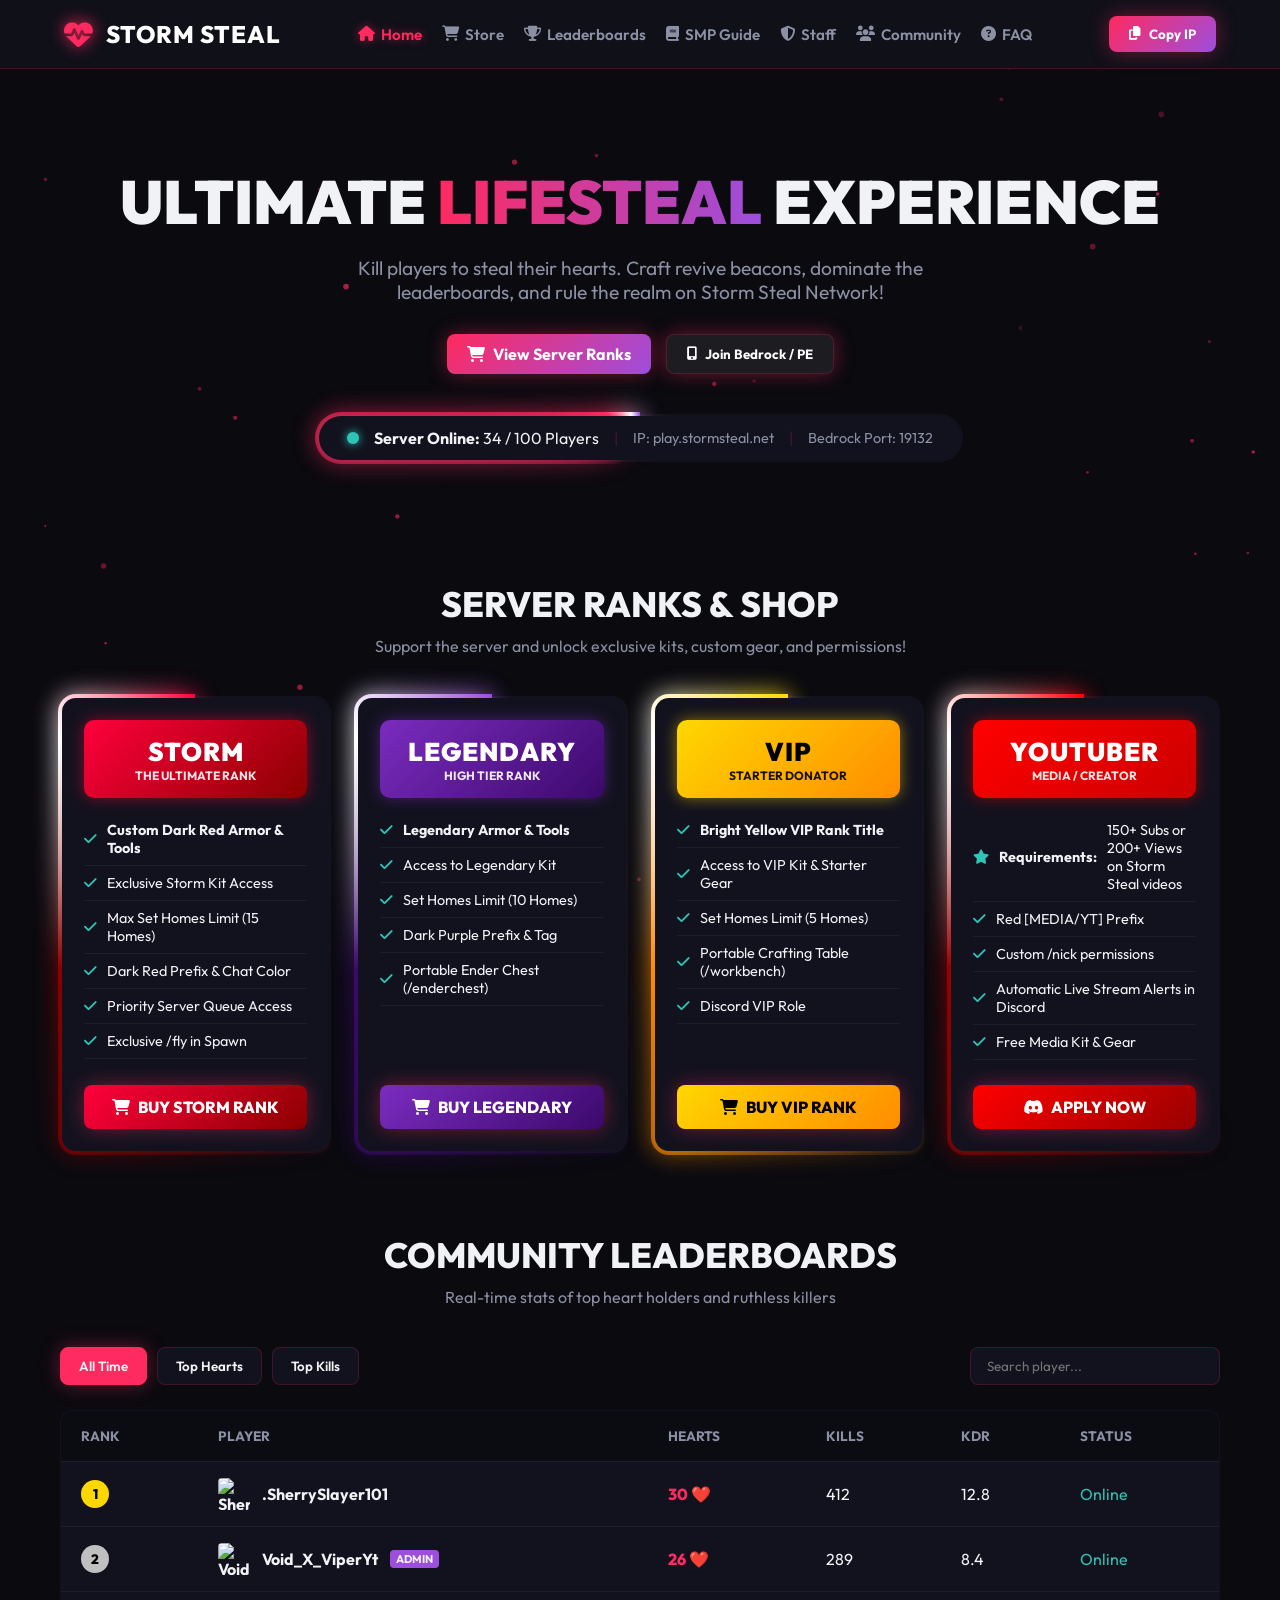
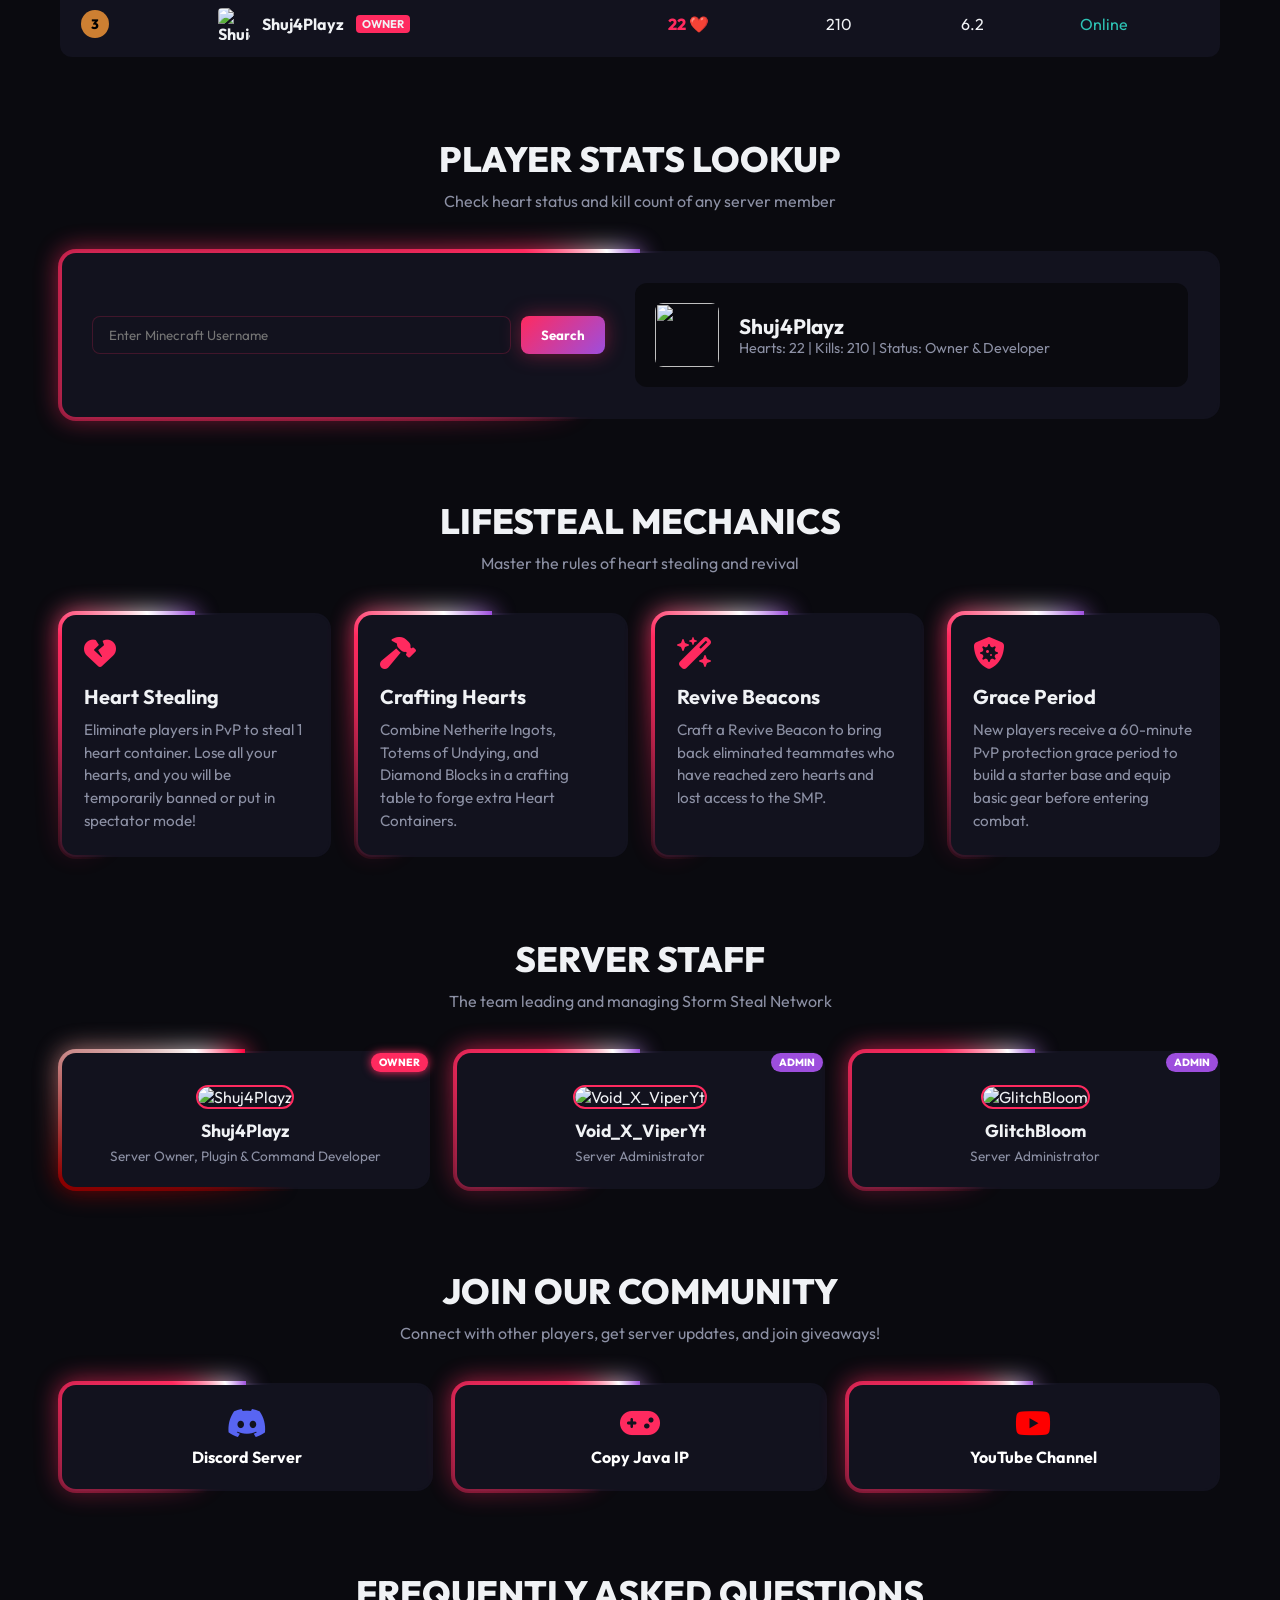
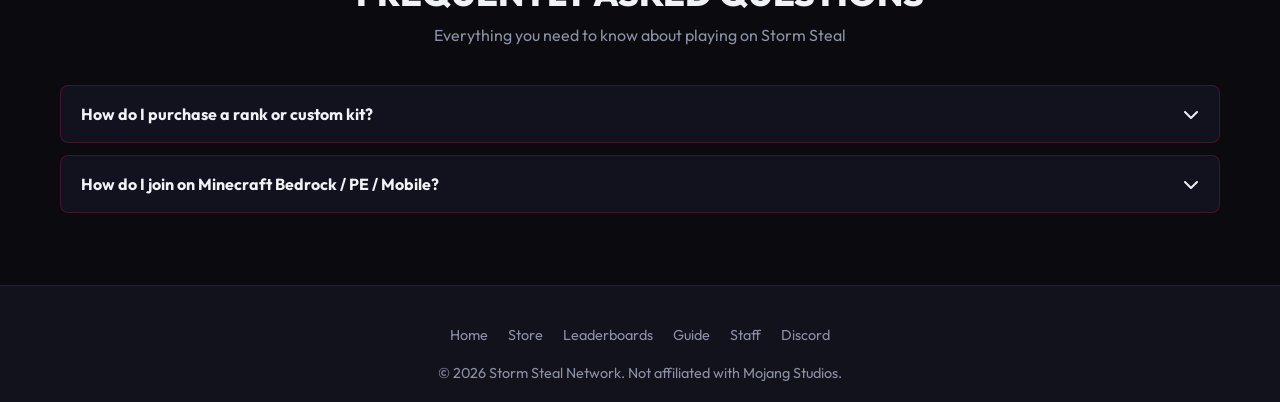
==== commit 034c6310: "Update index.html" ====
--- a/index.html
+++ b/index.html
@@ -21,6 +21,11 @@
             --bg-card: #12121e;
             --accent-red: #ff2a5f;
             --accent-purple: #9d4edd;
+            --rank-storm: #8b0000;
+            --rank-storm-glow: #ff003c;
+            --rank-legendary: #7b2cbf;
+            --rank-vip: #ffd700;
+            --rank-yt: #ff0000;
             --text-main: #f0f2f5;
             --text-muted: #8c90a4;
             --border-color: rgba(255, 42, 95, 0.2);
@@ -121,6 +126,7 @@
             align-items: center;
             justify-content: center;
             gap: 8px;
+            text-decoration: none;
         }
 
         .btn-copy-ip:hover {
@@ -264,106 +270,6 @@
             color: var(--text-muted);
             margin-bottom: 40px;
         }
-
-        /* Leaderboards Section */
-        .lb-controls {
-            display: flex;
-            justify-content: space-between;
-            align-items: center;
-            margin-bottom: 25px;
-            flex-wrap: wrap;
-            gap: 15px;
-        }
-
-        .lb-tabs {
-            display: flex;
-            gap: 10px;
-        }
-
-        .tab-btn {
-            background: var(--bg-card);
-            border: 1px solid var(--border-color);
-            color: var(--text-main);
-            padding: 10px 18px;
-            border-radius: 8px;
-            cursor: pointer;
-            font-weight: 600;
-            transition: 0.3s;
-        }
-
-        .tab-btn.active, .tab-btn:hover {
-            background: var(--accent-red);
-            border-color: var(--accent-red);
-            box-shadow: var(--glow);
-        }
-
-        .search-input {
-            background: var(--bg-card);
-            border: 1px solid var(--border-color);
-            padding: 10px 16px;
-            border-radius: 8px;
-            color: #fff;
-            outline: none;
-            width: 250px;
-        }
-
-        .lb-table {
-            width: 100%;
-            border-collapse: collapse;
-            background: var(--bg-card);
-            border-radius: 12px;
-            overflow: hidden;
-            border: 1px solid var(--border-color);
-        }
-
-        .lb-table th, .lb-table td {
-            padding: 16px 20px;
-            text-align: left;
-        }
-
-        .lb-table th {
-            background: rgba(0, 0, 0, 0.4);
-            color: var(--text-muted);
-            font-size: 0.85rem;
-            text-transform: uppercase;
-        }
-
-        .lb-table tr {
-            border-bottom: 1px solid rgba(255, 255, 255, 0.05);
-            transition: 0.2s;
-        }
-
-        .lb-table tr:hover {
-            background: rgba(255, 42, 95, 0.05);
-        }
-
-        .player-cell {
-            display: flex;
-            align-items: center;
-            gap: 12px;
-            font-weight: 700;
-        }
-
-        .player-head {
-            width: 32px;
-            height: 32px;
-            border-radius: 4px;
-        }
-
-        .rank-badge {
-            width: 28px;
-            height: 28px;
-            border-radius: 50%;
-            display: inline-flex;
-            align-items: center;
-            justify-content: center;
-            font-weight: 800;
-            font-size: 0.85rem;
-        }
-
-        .rank-1 { background: gold; color: #000; }
-        .rank-2 { background: silver; color: #000; }
-        .rank-3 { background: #cd7f32; color: #000; }
 
         /* Neon Lightning Border System */
         @keyframes rotateGlow {
@@ -411,24 +317,6 @@
             z-index: -3;
         }
 
-        /* Owner Neon Border */
-        .neon-border.owner-neon::before,
-        .neon-border.owner-neon::after {
-            background: conic-gradient(
-                from var(--angle),
-                transparent 50%,
-                #ff003c 80%,
-                #ffffff 92%,
-                #ff2a5f 100%
-            );
-            animation: rotateGlow 1.8s linear infinite;
-        }
-
-        .neon-border.owner-neon::after {
-            filter: blur(16px);
-            opacity: 1;
-        }
-
         .card-inner {
             background: var(--bg-card);
             border-radius: 14px;
@@ -436,6 +324,245 @@
             height: 100%;
             width: 100%;
         }
+
+        /* STORE SECTION & RANK CARDS */
+        .ranks-grid {
+            display: grid;
+            grid-template-columns: repeat(auto-fit, minmax(260px, 1fr));
+            gap: 25px;
+            margin-top: 30px;
+        }
+
+        .rank-card {
+            display: flex;
+            flex-direction: column;
+            justify-content: space-between;
+            height: 100%;
+            text-align: center;
+        }
+
+        .rank-header {
+            padding: 15px 10px;
+            border-radius: 10px;
+            margin-bottom: 15px;
+            font-family: 'Space Grotesk', sans-serif;
+            text-transform: uppercase;
+        }
+
+        .rank-title {
+            font-size: 1.6rem;
+            font-weight: 900;
+            letter-spacing: 1px;
+        }
+
+        .rank-tag {
+            font-size: 0.75rem;
+            font-weight: 700;
+            opacity: 0.9;
+        }
+
+        /* Rank Color Schemes */
+        .rank-storm-bg {
+            background: linear-gradient(135deg, #ff003c, #8b0000);
+            color: #fff;
+            box-shadow: 0 0 15px rgba(255, 0, 60, 0.5);
+        }
+
+        .neon-border.storm-rank::before,
+        .neon-border.storm-rank::after {
+            background: conic-gradient(
+                from var(--angle),
+                transparent 40%,
+                #8b0000 70%,
+                #ffffff 90%,
+                #ff003c 100%
+            );
+        }
+
+        .rank-legendary-bg {
+            background: linear-gradient(135deg, #7b2cbf, #3c096c);
+            color: #fff;
+            box-shadow: 0 0 15px rgba(123, 44, 191, 0.5);
+        }
+
+        .neon-border.legendary-rank::before,
+        .neon-border.legendary-rank::after {
+            background: conic-gradient(
+                from var(--angle),
+                transparent 40%,
+                #3c096c 70%,
+                #ffffff 90%,
+                #9d4edd 100%
+            );
+        }
+
+        .rank-vip-bg {
+            background: linear-gradient(135deg, #ffd700, #ff8c00);
+            color: #000;
+            box-shadow: 0 0 15px rgba(255, 215, 0, 0.5);
+        }
+
+        .neon-border.vip-rank::before,
+        .neon-border.vip-rank::after {
+            background: conic-gradient(
+                from var(--angle),
+                transparent 40%,
+                #ff8c00 70%,
+                #ffffff 90%,
+                #ffd700 100%
+            );
+        }
+
+        .rank-yt-bg {
+            background: linear-gradient(135deg, #ff0000, #cc0000);
+            color: #fff;
+            box-shadow: 0 0 15px rgba(255, 0, 0, 0.5);
+        }
+
+        .neon-border.yt-rank::before,
+        .neon-border.yt-rank::after {
+            background: conic-gradient(
+                from var(--angle),
+                transparent 40%,
+                #990000 70%,
+                #ffffff 90%,
+                #ff0000 100%
+            );
+        }
+
+        .rank-features {
+            list-style: none;
+            text-align: left;
+            margin-bottom: 25px;
+        }
+
+        .rank-features li {
+            padding: 8px 0;
+            border-bottom: 1px solid rgba(255, 255, 255, 0.05);
+            font-size: 0.9rem;
+            color: var(--text-main);
+            display: flex;
+            align-items: center;
+            gap: 10px;
+        }
+
+        .rank-features li i {
+            color: #2ec4b6;
+        }
+
+        .btn-buy {
+            width: 100%;
+            padding: 12px;
+            font-size: 1rem;
+            border-radius: 8px;
+            font-weight: 800;
+            text-transform: uppercase;
+        }
+
+        .btn-storm { background: linear-gradient(135deg, #ff003c, #8b0000); }
+        .btn-legendary { background: linear-gradient(135deg, #7b2cbf, #3c096c); }
+        .btn-vip { background: linear-gradient(135deg, #ffd700, #ff8c00); color: #000; }
+        .btn-yt { background: linear-gradient(135deg, #ff0000, #990000); }
+
+        /* Leaderboards Section */
+        .lb-controls {
+            display: flex;
+            justify-content: space-between;
+            align-items: center;
+            margin-bottom: 25px;
+            flex-wrap: wrap;
+            gap: 15px;
+        }
+
+        .lb-tabs {
+            display: flex;
+            gap: 10px;
+        }
+
+        .tab-btn {
+            background: var(--bg-card);
+            border: 1px solid var(--border-color);
+            color: var(--text-main);
+            padding: 10px 18px;
+            border-radius: 8px;
+            cursor: pointer;
+            font-weight: 600;
+            transition: 0.3s;
+        }
+
+        .tab-btn.active, .tab-btn:hover {
+            background: var(--accent-red);
+            border-color: var(--accent-red);
+            box-shadow: var(--glow);
+        }
+
+        .search-input {
+            background: var(--bg-card);
+            border: 1px solid var(--border-color);
+            padding: 10px 16px;
+            border-radius: 8px;
+            color: #fff;
+            outline: none;
+            width: 250px;
+        }
+
+        .lb-table {
+            width: 100%;
+            border-collapse: collapse;
+            background: var(--bg-card);
+            border-radius: 12px;
+            overflow: hidden;
+            border: 1px solid var(--border-color);
+        }
+
+        .lb-table th, .lb-table td {
+            padding: 16px 20px;
+            text-align: left;
+        }
+
+        .lb-table th {
+            background: rgba(0, 0, 0, 0.4);
+            color: var(--text-muted);
+            font-size: 0.85rem;
+            text-transform: uppercase;
+        }
+
+        .lb-table tr {
+            border-bottom: 1px solid rgba(255, 255, 255, 0.05);
+            transition: 0.2s;
+        }
+
+        .lb-table tr:hover {
+            background: rgba(255, 42, 95, 0.05);
+        }
+
+        .player-cell {
+            display: flex;
+            align-items: center;
+            gap: 12px;
+            font-weight: 700;
+        }
+
+        .player-head {
+            width: 32px;
+            height: 32px;
+            border-radius: 4px;
+        }
+
+        .rank-badge {
+            width: 28px;
+            height: 28px;
+            border-radius: 50%;
+            display: inline-flex;
+            align-items: center;
+            justify-content: center;
+            font-weight: 800;
+            font-size: 0.85rem;
+        }
+
+        .rank-1 { background: gold; color: #000; }
+        .rank-2 { background: silver; color: #000; }
+        .rank-3 { background: #cd7f32; color: #000; }
 
         /* Guide Cards Grid */
         .guide-grid {
@@ -630,6 +757,7 @@
         </a>
         <nav>
             <a href="#home" class="active"><i class="fa-solid fa-house"></i> Home</a>
+            <a href="#store"><i class="fa-solid fa-cart-shopping"></i> Store</a>
             <a href="#leaderboards"><i class="fa-solid fa-trophy"></i> Leaderboards</a>
             <a href="#guide"><i class="fa-solid fa-book"></i> SMP Guide</a>
             <a href="#staff"><i class="fa-solid fa-shield-halved"></i> Staff</a>
@@ -651,9 +779,9 @@
         
         <!-- Hero Action Buttons -->
         <div class="hero-action-btns">
-            <button class="btn-copy-ip" onclick="copyIP('play.stormsteal.net')">
-                <i class="fa-solid fa-gamepad"></i> Join Java Server
-            </button>
+            <a href="#store" class="btn-copy-ip">
+                <i class="fa-solid fa-cart-shopping"></i> View Server Ranks
+            </a>
             <button class="btn-copy-ip btn-secondary" onclick="copyIP('play.stormsteal.net', '19132')">
                 <i class="fa-solid fa-mobile-screen-button"></i> Join Bedrock / PE
             </button>
@@ -672,30 +800,111 @@
                 </div>
             </div>
         </div>
-
-        <!-- Event Countdown Banner -->
-        <div class="event-banner-wrapper">
-            <div class="neon-border owner-neon">
-                <div class="event-banner-inner">
-                    <div>
-                        <i class="fa-solid fa-fire-flame-curated" style="color: var(--accent-red);"></i>
-                        <strong>NEXT KIT RESET & ENDER DRAGON EVENT</strong>
-                    </div>
-                    <div class="timer-boxes">
-                        <div class="timer-box"><span id="days">02</span><span>Days</span></div>
-                        <div class="timer-box"><span id="hours">14</span><span>Hours</span></div>
-                        <div class="timer-box"><span id="mins">35</span><span>Mins</span></div>
-                        <div class="timer-box"><span id="secs">10</span><span>Secs</span></div>
-                    </div>
-                </div>
+    </section>
+
+    <div class="container">
+
+        <!-- STORE / SHOP SECTION -->
+        <section id="store">
+            <h2 class="section-title">Server Ranks & Shop</h2>
+            <p class="section-subtitle">Support the server and unlock exclusive kits, custom gear, and permissions!</p>
+
+            <div class="ranks-grid">
+                
+                <!-- STORM RANK (ULTIMATE / BEST) -->
+                <div class="neon-border storm-rank">
+                    <div class="card-inner rank-card">
+                        <div>
+                            <div class="rank-header rank-storm-bg">
+                                <div class="rank-title">STORM</div>
+                                <div class="rank-tag">THE ULTIMATE RANK</div>
+                            </div>
+                            <ul class="rank-features">
+                                <li><i class="fa-solid fa-check"></i> <strong>Custom Dark Red Armor & Tools</strong></li>
+                                <li><i class="fa-solid fa-check"></i> Exclusive Storm Kit Access</li>
+                                <li><i class="fa-solid fa-check"></i> Max Set Homes Limit (15 Homes)</li>
+                                <li><i class="fa-solid fa-check"></i> Dark Red Prefix & Chat Color</li>
+                                <li><i class="fa-solid fa-check"></i> Priority Server Queue Access</li>
+                                <li><i class="fa-solid fa-check"></i> Exclusive /fly in Spawn</li>
+                            </ul>
+                        </div>
+                        <a href="https://discord.gg/xtYvVqDqT" target="_blank" class="btn-copy-ip btn-buy btn-storm">
+                            <i class="fa-solid fa-cart-shopping"></i> Buy STORM Rank
+                        </a>
+                    </div>
+                </div>
+
+                <!-- LEGENDARY RANK -->
+                <div class="neon-border legendary-rank">
+                    <div class="card-inner rank-card">
+                        <div>
+                            <div class="rank-header rank-legendary-bg">
+                                <div class="rank-title">LEGENDARY</div>
+                                <div class="rank-tag">HIGH TIER RANK</div>
+                            </div>
+                            <ul class="rank-features">
+                                <li><i class="fa-solid fa-check"></i> <strong>Legendary Armor & Tools</strong></li>
+                                <li><i class="fa-solid fa-check"></i> Access to Legendary Kit</li>
+                                <li><i class="fa-solid fa-check"></i> Set Homes Limit (10 Homes)</li>
+                                <li><i class="fa-solid fa-check"></i> Dark Purple Prefix & Tag</li>
+                                <li><i class="fa-solid fa-check"></i> Portable Ender Chest (/enderchest)</li>
+                            </ul>
+                        </div>
+                        <a href="https://discord.gg/xtYvVqDqT" target="_blank" class="btn-copy-ip btn-buy btn-legendary">
+                            <i class="fa-solid fa-cart-shopping"></i> Buy LEGENDARY
+                        </a>
+                    </div>
+                </div>
+
+                <!-- VIP RANK -->
+                <div class="neon-border vip-rank">
+                    <div class="card-inner rank-card">
+                        <div>
+                            <div class="rank-header rank-vip-bg">
+                                <div class="rank-title">VIP</div>
+                                <div class="rank-tag">STARTER DONATOR</div>
+                            </div>
+                            <ul class="rank-features">
+                                <li><i class="fa-solid fa-check"></i> <strong>Bright Yellow VIP Rank Title</strong></li>
+                                <li><i class="fa-solid fa-check"></i> Access to VIP Kit & Starter Gear</li>
+                                <li><i class="fa-solid fa-check"></i> Set Homes Limit (5 Homes)</li>
+                                <li><i class="fa-solid fa-check"></i> Portable Crafting Table (/workbench)</li>
+                                <li><i class="fa-solid fa-check"></i> Discord VIP Role</li>
+                            </ul>
+                        </div>
+                        <a href="https://discord.gg/xtYvVqDqT" target="_blank" class="btn-copy-ip btn-buy btn-vip">
+                            <i class="fa-solid fa-cart-shopping"></i> Buy VIP Rank
+                        </a>
+                    </div>
+                </div>
+
+                <!-- YOUTUBER RANK -->
+                <div class="neon-border yt-rank">
+                    <div class="card-inner rank-card">
+                        <div>
+                            <div class="rank-header rank-yt-bg">
+                                <div class="rank-title">YOUTUBER</div>
+                                <div class="rank-tag">MEDIA / CREATOR</div>
+                            </div>
+                            <ul class="rank-features">
+                                <li><i class="fa-solid fa-star"></i> <strong>Requirements:</strong> 150+ Subs or 200+ Views on Storm Steal videos</li>
+                                <li><i class="fa-solid fa-check"></i> Red [MEDIA/YT] Prefix</li>
+                                <li><i class="fa-solid fa-check"></i> Custom /nick permissions</li>
+                                <li><i class="fa-solid fa-check"></i> Automatic Live Stream Alerts in Discord</li>
+                                <li><i class="fa-solid fa-check"></i> Free Media Kit & Gear</li>
+                            </ul>
+                        </div>
+                        <a href="https://discord.gg/xtYvVqDqT" target="_blank" class="btn-copy-ip btn-buy btn-yt">
+                            <i class="fa-brands fa-discord"></i> Apply Now
+                        </a>
+                    </div>
+                </div>
+
             </div>
-        </div>
-    </section>
-
-    <div class="container">
+        </section>
 
         <!-- Leaderboards Section -->
-        <section id="leaderboards">
+        <section id="leaderboards" style="margin-top: 80px;">
             <h2 class="section-title">Community Leaderboards</h2>
             <p class="section-subtitle">Real-time stats of top heart holders and ruthless killers</p>
 
@@ -759,19 +968,6 @@
                         <td>6.2</td>
                         <td><span style="color:#2ec4b6;">Online</span></td>
                     </tr>
-                    <tr data-hearts="18" data-kills="154">
-                        <td>4</td>
-                        <td>
-                            <div class="player-cell">
-                                <img src="https://mc-heads.net/avatar/GlitchBloom/32" class="player-head" alt="GlitchBloom">
-                                GlitchBloom <span style="font-size:0.7rem; background: var(--accent-purple); padding: 2px 6px; border-radius:4px;">ADMIN</span>
-                            </div>
-                        </td>
-                        <td style="color:#ff2a5f; font-weight:800;">18 ❤️</td>
-                        <td>154</td>
-                        <td>4.1</td>
-                        <td><span style="color:var(--text-muted);">Offline</span></td>
-                    </tr>
                 </tbody>
             </table>
         </section>
@@ -841,8 +1037,7 @@
             <p class="section-subtitle">The team leading and managing Storm Steal Network</p>
 
             <div class="staff-grid">
-                <!-- OWNER -->
-                <div class="neon-border owner-neon">
+                <div class="neon-border storm-rank">
                     <div class="card-inner staff-card-content">
                         <span class="staff-badge owner-badge">Owner</span>
                         <img src="https://mc-heads.net/avatar/Shuj4Playz/80" class="staff-head" alt="Shuj4Playz">
@@ -851,17 +1046,15 @@
                     </div>
                 </div>
 
-                <!-- ADMIN 1 -->
                 <div class="neon-border">
                     <div class="card-inner staff-card-content">
                         <span class="staff-badge">Admin</span>
                         <img src="https://mc-heads.net/avatar/Void_X_ViperYt/80" class="staff-head" alt="Void_X_ViperYt">
-                        <h3 style="font-size: 1.1rem;">Azyan (Void_X_ViperYt)</h3>
+                        <h3 style="font-size: 1.1rem;">Void_X_ViperYt</h3>
                         <p style="color: var(--text-muted); font-size:0.85rem; margin-top:5px;">Server Administrator</p>
                     </div>
                 </div>
 
-                <!-- ADMIN 2 -->
                 <div class="neon-border">
                     <div class="card-inner staff-card-content">
                         <span class="staff-badge">Admin</span>
@@ -903,14 +1096,6 @@
                         </div>
                     </div>
                 </a>
-                <a href="javascript:void(0)" onclick="copyIP('play.stormsteal.net', '19132')" class="vote-card">
-                    <div class="neon-border">
-                        <div class="card-inner">
-                            <i class="fa-solid fa-mobile-screen" style="font-size:2rem; margin-bottom:8px; display:block; color:var(--accent-purple);"></i> 
-                            Copy Bedrock Port
-                        </div>
-                    </div>
-                </a>
             </div>
         </section>
 
@@ -921,31 +1106,21 @@
 
             <div class="faq-item">
                 <div class="faq-question" onclick="toggleFAQ(this)">
-                    <span>How do I join on Minecraft Bedrock / PE / Mobile / Xbox?</span>
+                    <span>How do I purchase a rank or custom kit?</span>
+                    <i class="fa-solid fa-chevron-down"></i>
+                </div>
+                <div class="faq-answer">
+                    Click the "Buy Rank" or "Apply Now" buttons under the Store section to join our Discord server and open a ticket with staff!
+                </div>
+            </div>
+
+            <div class="faq-item">
+                <div class="faq-question" onclick="toggleFAQ(this)">
+                    <span>How do I join on Minecraft Bedrock / PE / Mobile?</span>
                     <i class="fa-solid fa-chevron-down"></i>
                 </div>
                 <div class="faq-answer">
                     Enter the Server IP as <strong>play.stormsteal.net</strong> and set the Port to <strong>19132</strong>.
-                </div>
-            </div>
-
-            <div class="faq-item">
-                <div class="faq-question" onclick="toggleFAQ(this)">
-                    <span>What happens when I lose all my hearts?</span>
-                    <i class="fa-solid fa-chevron-down"></i>
-                </div>
-                <div class="faq-answer">
-                    When your heart count reaches zero, you enter spectator mode until a teammate uses a Revive Beacon on you!
-                </div>
-            </div>
-
-            <div class="faq-item">
-                <div class="faq-question" onclick="toggleFAQ(this)">
-                    <span>Is hacking or dupe allowed?</span>
-                    <i class="fa-solid fa-chevron-down"></i>
-                </div>
-                <div class="faq-answer">
-                    No! Unfair advantage hacks, X-Ray, or illegal item duplication will result in an immediate permanent ban.
                 </div>
             </div>
         </section>
@@ -956,6 +1131,7 @@
     <footer>
         <div class="footer-links">
             <a href="#home">Home</a>
+            <a href="#store">Store</a>
             <a href="#leaderboards">Leaderboards</a>
             <a href="#guide">Guide</a>
             <a href="#staff">Staff</a>
@@ -966,11 +1142,9 @@
 
     <!-- JavaScript Script Logic -->
     <script>
-        // 1. Copy IP & Port Function
         function copyIP(ip, port = null) {
             let textToCopy = ip;
             let msg = `Server IP (${ip}) copied to clipboard!`;
-            
             if (port) {
                 textToCopy = `${ip}:${port}`;
                 msg = `Bedrock Info (${ip} Port: ${port}) copied!`;
@@ -984,22 +1158,6 @@
             setTimeout(() => toast.classList.remove('show'), 3000);
         }
 
-        // 2. Countdown Timer Logic
-        let eventDate = new Date().getTime() + (2 * 24 * 60 * 60 * 1000) + (14 * 60 * 60 * 1000); // 2 days 14 hours from now
-        
-        setInterval(() => {
-            const now = new Date().getTime();
-            const diff = eventDate - now;
-
-            if (diff > 0) {
-                document.getElementById('days').innerText = String(Math.floor(diff / (1000 * 60 * 60 * 24))).padStart(2, '0');
-                document.getElementById('hours').innerText = String(Math.floor((diff % (1000 * 60 * 60 * 24)) / (1000 * 60 * 60))).padStart(2, '0');
-                document.getElementById('mins').innerText = String(Math.floor((diff % (1000 * 60 * 60)) / (1000 * 60))).padStart(2, '0');
-                document.getElementById('secs').innerText = String(Math.floor((diff % (1000 * 60)) / 1000)).padStart(2, '0');
-            }
-        }, 1000);
-
-        // 3. Leaderboard Filtering & Search
         function searchLeaderboard() {
             let input = document.getElementById('lbSearch').value.toLowerCase();
             let rows = document.querySelectorAll('#lb-body tr');
@@ -1026,7 +1184,6 @@
             rows.forEach(row => tbody.appendChild(row));
         }
 
-        // 4. Player Stats Lookup
         function lookupPlayer() {
             let name = document.getElementById('lookupName').value.trim();
             if (!name) return;
@@ -1036,12 +1193,11 @@
             document.getElementById('lookupDetails').innerText = `Hearts: Searching... | Kills: Active Player`;
         }
 
-        // 5. FAQ Toggle
         function toggleFAQ(element) {
             element.parentElement.classList.toggle('open');
         }
 
-        // 6. Particle Canvas Background
+        // Particle Canvas Background
         const canvas = document.getElementById('bg-canvas');
         const ctx = canvas.getContext('2d');
         let particles = [];
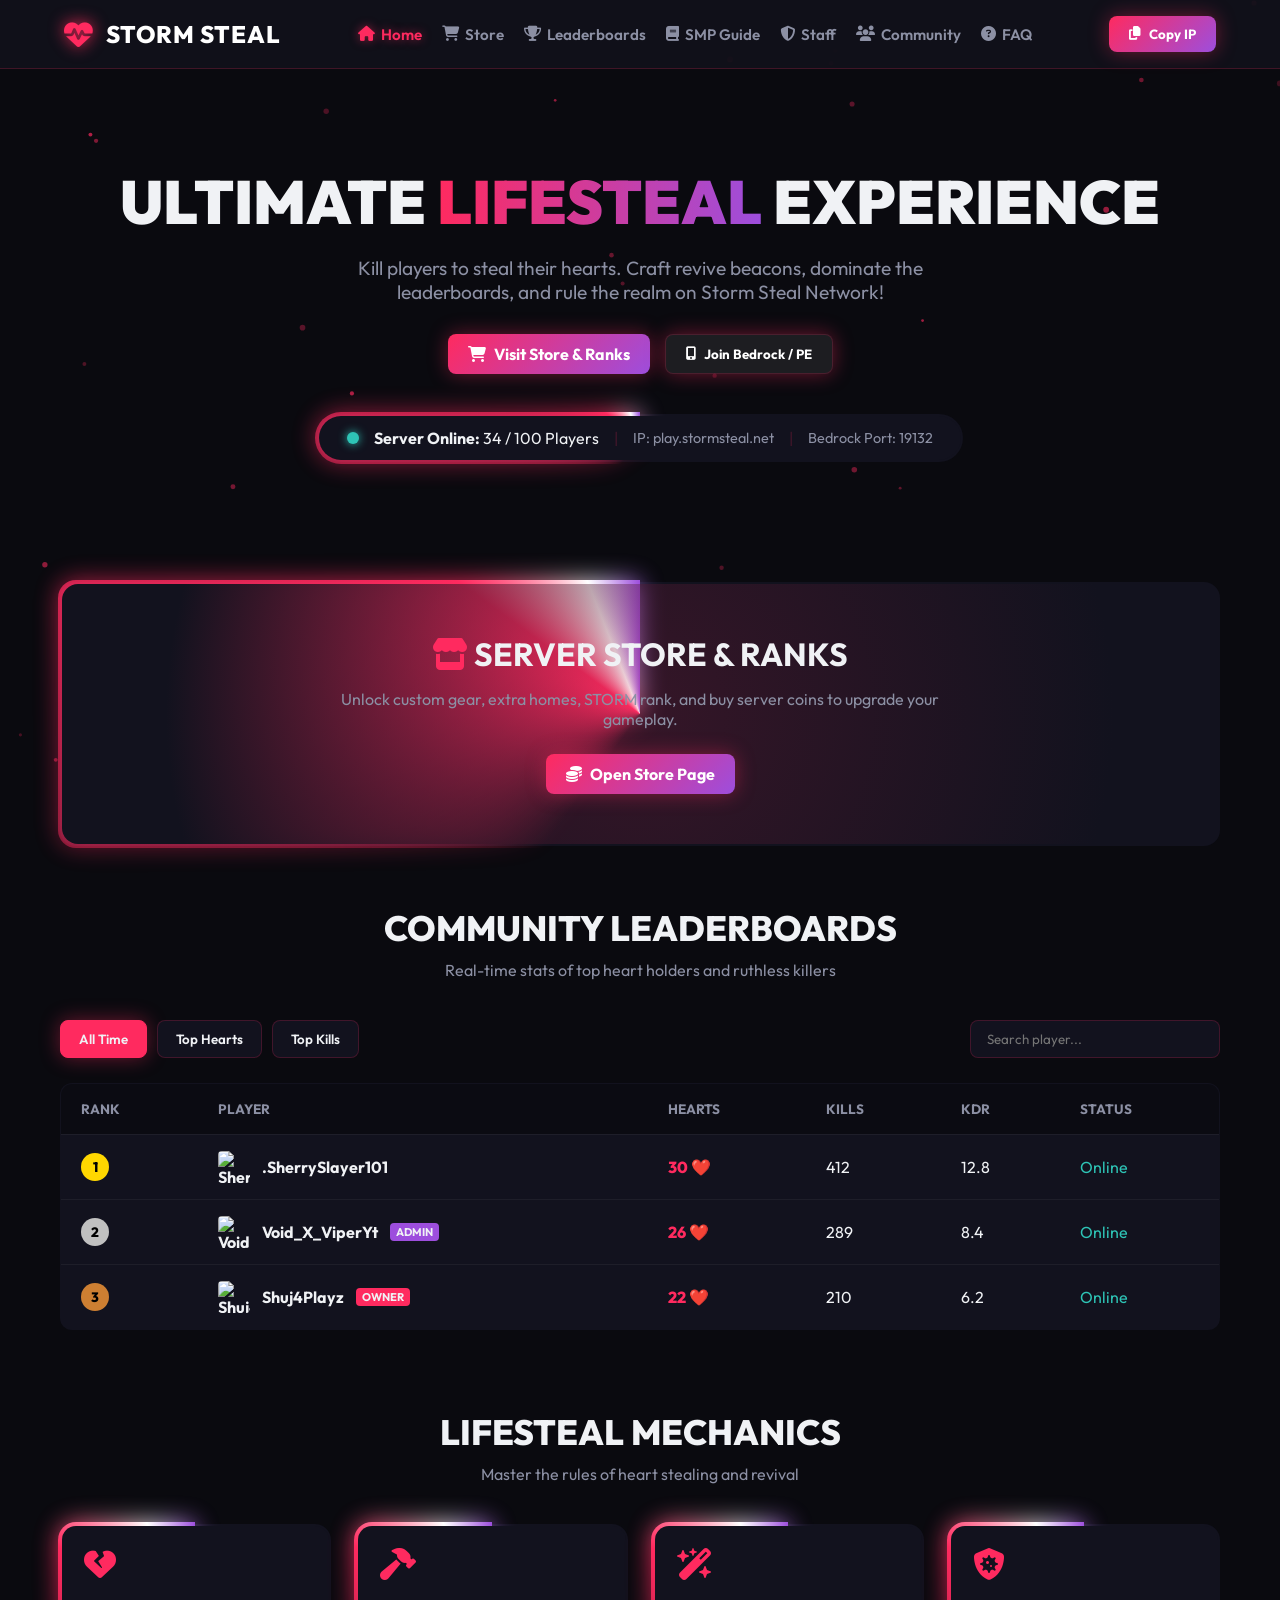
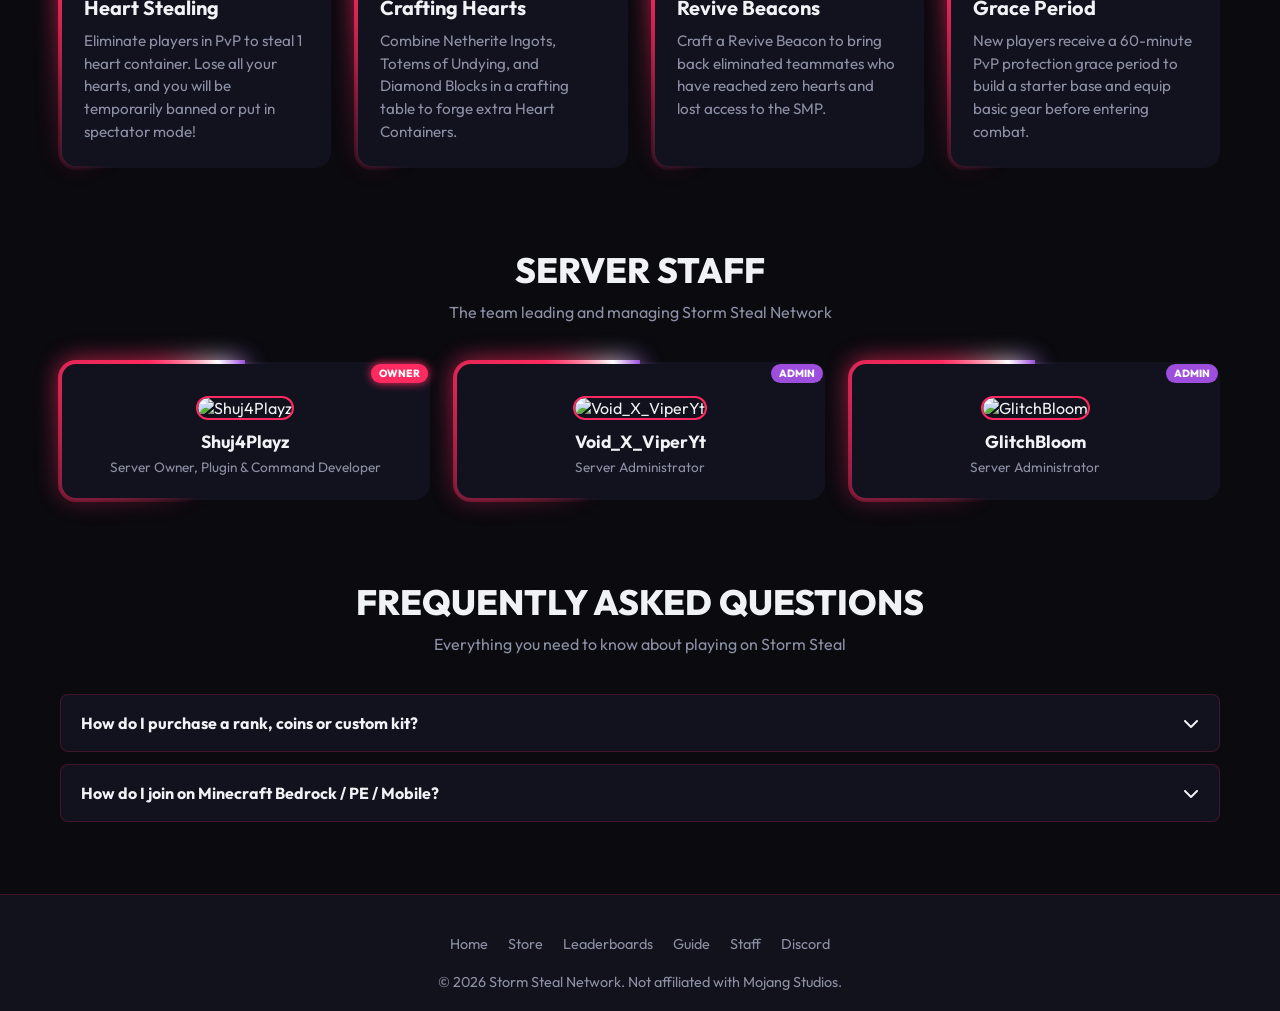
==== commit 560d7a27: "Update index.html" ====
--- a/index.html
+++ b/index.html
@@ -21,11 +21,6 @@
             --bg-card: #12121e;
             --accent-red: #ff2a5f;
             --accent-purple: #9d4edd;
-            --rank-storm: #8b0000;
-            --rank-storm-glow: #ff003c;
-            --rank-legendary: #7b2cbf;
-            --rank-vip: #ffd700;
-            --rank-yt: #ff0000;
             --text-main: #f0f2f5;
             --text-muted: #8c90a4;
             --border-color: rgba(255, 42, 95, 0.2);
@@ -211,46 +206,7 @@
             100% { transform: scale(0.95); opacity: 0.8; }
         }
 
-        /* Countdown Banner */
-        .event-banner-wrapper {
-            max-width: 900px;
-            margin: 40px auto 0;
-        }
-
-        .event-banner-inner {
-            display: flex;
-            justify-content: space-between;
-            align-items: center;
-            flex-wrap: wrap;
-            gap: 15px;
-            padding: 20px;
-            background: var(--bg-card);
-            border-radius: 14px;
-        }
-
-        .timer-boxes {
-            display: flex;
-            gap: 10px;
-        }
-
-        .timer-box {
-            background: var(--bg-primary);
-            padding: 8px 14px;
-            border-radius: 6px;
-            font-family: 'Space Grotesk', sans-serif;
-            font-weight: 700;
-            text-align: center;
-            min-width: 55px;
-        }
-
-        .timer-box span {
-            display: block;
-            font-size: 0.7rem;
-            color: var(--text-muted);
-            text-transform: uppercase;
-        }
-
-        /* Layout Container */
+        /* Container & Sections */
         .container {
             max-width: 1200px;
             margin: 0 auto;
@@ -325,144 +281,25 @@
             width: 100%;
         }
 
-        /* STORE SECTION & RANK CARDS */
-        .ranks-grid {
-            display: grid;
-            grid-template-columns: repeat(auto-fit, minmax(260px, 1fr));
-            gap: 25px;
-            margin-top: 30px;
-        }
-
-        .rank-card {
-            display: flex;
-            flex-direction: column;
-            justify-content: space-between;
-            height: 100%;
+        /* Store Callout Banner */
+        .store-callout {
             text-align: center;
-        }
-
-        .rank-header {
-            padding: 15px 10px;
-            border-radius: 10px;
+            padding: 50px 30px;
+            background: radial-gradient(circle, rgba(255,42,95,0.15) 0%, rgba(18,18,30,1) 80%);
+            border-radius: 16px;
+        }
+
+        .store-callout h3 {
+            font-size: 2rem;
             margin-bottom: 15px;
-            font-family: 'Space Grotesk', sans-serif;
             text-transform: uppercase;
         }
 
-        .rank-title {
-            font-size: 1.6rem;
-            font-weight: 900;
-            letter-spacing: 1px;
-        }
-
-        .rank-tag {
-            font-size: 0.75rem;
-            font-weight: 700;
-            opacity: 0.9;
-        }
-
-        /* Rank Color Schemes */
-        .rank-storm-bg {
-            background: linear-gradient(135deg, #ff003c, #8b0000);
-            color: #fff;
-            box-shadow: 0 0 15px rgba(255, 0, 60, 0.5);
-        }
-
-        .neon-border.storm-rank::before,
-        .neon-border.storm-rank::after {
-            background: conic-gradient(
-                from var(--angle),
-                transparent 40%,
-                #8b0000 70%,
-                #ffffff 90%,
-                #ff003c 100%
-            );
-        }
-
-        .rank-legendary-bg {
-            background: linear-gradient(135deg, #7b2cbf, #3c096c);
-            color: #fff;
-            box-shadow: 0 0 15px rgba(123, 44, 191, 0.5);
-        }
-
-        .neon-border.legendary-rank::before,
-        .neon-border.legendary-rank::after {
-            background: conic-gradient(
-                from var(--angle),
-                transparent 40%,
-                #3c096c 70%,
-                #ffffff 90%,
-                #9d4edd 100%
-            );
-        }
-
-        .rank-vip-bg {
-            background: linear-gradient(135deg, #ffd700, #ff8c00);
-            color: #000;
-            box-shadow: 0 0 15px rgba(255, 215, 0, 0.5);
-        }
-
-        .neon-border.vip-rank::before,
-        .neon-border.vip-rank::after {
-            background: conic-gradient(
-                from var(--angle),
-                transparent 40%,
-                #ff8c00 70%,
-                #ffffff 90%,
-                #ffd700 100%
-            );
-        }
-
-        .rank-yt-bg {
-            background: linear-gradient(135deg, #ff0000, #cc0000);
-            color: #fff;
-            box-shadow: 0 0 15px rgba(255, 0, 0, 0.5);
-        }
-
-        .neon-border.yt-rank::before,
-        .neon-border.yt-rank::after {
-            background: conic-gradient(
-                from var(--angle),
-                transparent 40%,
-                #990000 70%,
-                #ffffff 90%,
-                #ff0000 100%
-            );
-        }
-
-        .rank-features {
-            list-style: none;
-            text-align: left;
-            margin-bottom: 25px;
-        }
-
-        .rank-features li {
-            padding: 8px 0;
-            border-bottom: 1px solid rgba(255, 255, 255, 0.05);
-            font-size: 0.9rem;
-            color: var(--text-main);
-            display: flex;
-            align-items: center;
-            gap: 10px;
-        }
-
-        .rank-features li i {
-            color: #2ec4b6;
-        }
-
-        .btn-buy {
-            width: 100%;
-            padding: 12px;
-            font-size: 1rem;
-            border-radius: 8px;
-            font-weight: 800;
-            text-transform: uppercase;
-        }
-
-        .btn-storm { background: linear-gradient(135deg, #ff003c, #8b0000); }
-        .btn-legendary { background: linear-gradient(135deg, #7b2cbf, #3c096c); }
-        .btn-vip { background: linear-gradient(135deg, #ffd700, #ff8c00); color: #000; }
-        .btn-yt { background: linear-gradient(135deg, #ff0000, #990000); }
+        .store-callout p {
+            color: var(--text-muted);
+            max-width: 600px;
+            margin: 0 auto 25px;
+        }
 
         /* Leaderboards Section */
         .lb-controls {
@@ -586,28 +423,6 @@
             color: var(--text-muted);
             font-size: 0.95rem;
             line-height: 1.5;
-        }
-
-        /* Lookup Tool */
-        .lookup-inner {
-            display: flex;
-            gap: 30px;
-            align-items: center;
-            flex-wrap: wrap;
-            padding: 30px;
-            background: var(--bg-card);
-            border-radius: 14px;
-        }
-
-        .lookup-display {
-            display: flex;
-            align-items: center;
-            gap: 20px;
-            background: var(--bg-primary);
-            padding: 20px;
-            border-radius: 12px;
-            flex: 1;
-            min-width: 280px;
         }
 
         /* Staff Section */
@@ -674,21 +489,6 @@
         }
 
         .faq-item.open .faq-answer {
-            display: block;
-        }
-
-        /* Voting Links Grid */
-        .vote-grid {
-            display: grid;
-            grid-template-columns: repeat(auto-fit, minmax(220px, 1fr));
-            gap: 20px;
-        }
-
-        .vote-card {
-            text-decoration: none;
-            color: #fff;
-            font-weight: 700;
-            text-align: center;
             display: block;
         }
 
@@ -756,12 +556,12 @@
             <span>Storm Steal</span>
         </a>
         <nav>
-            <a href="#home" class="active"><i class="fa-solid fa-house"></i> Home</a>
-            <a href="#store"><i class="fa-solid fa-cart-shopping"></i> Store</a>
+            <a href="index.html" class="active"><i class="fa-solid fa-house"></i> Home</a>
+            <a href="store.html"><i class="fa-solid fa-cart-shopping"></i> Store</a>
             <a href="#leaderboards"><i class="fa-solid fa-trophy"></i> Leaderboards</a>
             <a href="#guide"><i class="fa-solid fa-book"></i> SMP Guide</a>
             <a href="#staff"><i class="fa-solid fa-shield-halved"></i> Staff</a>
-            <a href="#community"><i class="fa-solid fa-users"></i> Community</a>
+            <a href="https://discord.gg/xtYvVqDqT" target="_blank"><i class="fa-solid fa-users"></i> Community</a>
             <a href="#faq"><i class="fa-solid fa-circle-question"></i> FAQ</a>
         </nav>
         <button class="btn-copy-ip" onclick="copyIP('play.stormsteal.net')">
@@ -779,8 +579,8 @@
         
         <!-- Hero Action Buttons -->
         <div class="hero-action-btns">
-            <a href="#store" class="btn-copy-ip">
-                <i class="fa-solid fa-cart-shopping"></i> View Server Ranks
+            <a href="store.html" class="btn-copy-ip">
+                <i class="fa-solid fa-cart-shopping"></i> Visit Store & Ranks
             </a>
             <button class="btn-copy-ip btn-secondary" onclick="copyIP('play.stormsteal.net', '19132')">
                 <i class="fa-solid fa-mobile-screen-button"></i> Join Bedrock / PE
@@ -804,107 +604,21 @@
 
     <div class="container">
 
-        <!-- STORE / SHOP SECTION -->
-        <section id="store">
-            <h2 class="section-title">Server Ranks & Shop</h2>
-            <p class="section-subtitle">Support the server and unlock exclusive kits, custom gear, and permissions!</p>
-
-            <div class="ranks-grid">
-                
-                <!-- STORM RANK (ULTIMATE / BEST) -->
-                <div class="neon-border storm-rank">
-                    <div class="card-inner rank-card">
-                        <div>
-                            <div class="rank-header rank-storm-bg">
-                                <div class="rank-title">STORM</div>
-                                <div class="rank-tag">THE ULTIMATE RANK</div>
-                            </div>
-                            <ul class="rank-features">
-                                <li><i class="fa-solid fa-check"></i> <strong>Custom Dark Red Armor & Tools</strong></li>
-                                <li><i class="fa-solid fa-check"></i> Exclusive Storm Kit Access</li>
-                                <li><i class="fa-solid fa-check"></i> Max Set Homes Limit (15 Homes)</li>
-                                <li><i class="fa-solid fa-check"></i> Dark Red Prefix & Chat Color</li>
-                                <li><i class="fa-solid fa-check"></i> Priority Server Queue Access</li>
-                                <li><i class="fa-solid fa-check"></i> Exclusive /fly in Spawn</li>
-                            </ul>
-                        </div>
-                        <a href="https://discord.gg/xtYvVqDqT" target="_blank" class="btn-copy-ip btn-buy btn-storm">
-                            <i class="fa-solid fa-cart-shopping"></i> Buy STORM Rank
-                        </a>
-                    </div>
-                </div>
-
-                <!-- LEGENDARY RANK -->
-                <div class="neon-border legendary-rank">
-                    <div class="card-inner rank-card">
-                        <div>
-                            <div class="rank-header rank-legendary-bg">
-                                <div class="rank-title">LEGENDARY</div>
-                                <div class="rank-tag">HIGH TIER RANK</div>
-                            </div>
-                            <ul class="rank-features">
-                                <li><i class="fa-solid fa-check"></i> <strong>Legendary Armor & Tools</strong></li>
-                                <li><i class="fa-solid fa-check"></i> Access to Legendary Kit</li>
-                                <li><i class="fa-solid fa-check"></i> Set Homes Limit (10 Homes)</li>
-                                <li><i class="fa-solid fa-check"></i> Dark Purple Prefix & Tag</li>
-                                <li><i class="fa-solid fa-check"></i> Portable Ender Chest (/enderchest)</li>
-                            </ul>
-                        </div>
-                        <a href="https://discord.gg/xtYvVqDqT" target="_blank" class="btn-copy-ip btn-buy btn-legendary">
-                            <i class="fa-solid fa-cart-shopping"></i> Buy LEGENDARY
-                        </a>
-                    </div>
-                </div>
-
-                <!-- VIP RANK -->
-                <div class="neon-border vip-rank">
-                    <div class="card-inner rank-card">
-                        <div>
-                            <div class="rank-header rank-vip-bg">
-                                <div class="rank-title">VIP</div>
-                                <div class="rank-tag">STARTER DONATOR</div>
-                            </div>
-                            <ul class="rank-features">
-                                <li><i class="fa-solid fa-check"></i> <strong>Bright Yellow VIP Rank Title</strong></li>
-                                <li><i class="fa-solid fa-check"></i> Access to VIP Kit & Starter Gear</li>
-                                <li><i class="fa-solid fa-check"></i> Set Homes Limit (5 Homes)</li>
-                                <li><i class="fa-solid fa-check"></i> Portable Crafting Table (/workbench)</li>
-                                <li><i class="fa-solid fa-check"></i> Discord VIP Role</li>
-                            </ul>
-                        </div>
-                        <a href="https://discord.gg/xtYvVqDqT" target="_blank" class="btn-copy-ip btn-buy btn-vip">
-                            <i class="fa-solid fa-cart-shopping"></i> Buy VIP Rank
-                        </a>
-                    </div>
-                </div>
-
-                <!-- YOUTUBER RANK -->
-                <div class="neon-border yt-rank">
-                    <div class="card-inner rank-card">
-                        <div>
-                            <div class="rank-header rank-yt-bg">
-                                <div class="rank-title">YOUTUBER</div>
-                                <div class="rank-tag">MEDIA / CREATOR</div>
-                            </div>
-                            <ul class="rank-features">
-                                <li><i class="fa-solid fa-star"></i> <strong>Requirements:</strong> 150+ Subs or 200+ Views on Storm Steal videos</li>
-                                <li><i class="fa-solid fa-check"></i> Red [MEDIA/YT] Prefix</li>
-                                <li><i class="fa-solid fa-check"></i> Custom /nick permissions</li>
-                                <li><i class="fa-solid fa-check"></i> Automatic Live Stream Alerts in Discord</li>
-                                <li><i class="fa-solid fa-check"></i> Free Media Kit & Gear</li>
-                            </ul>
-                        </div>
-                        <a href="https://discord.gg/xtYvVqDqT" target="_blank" class="btn-copy-ip btn-buy btn-yt">
-                            <i class="fa-brands fa-discord"></i> Apply Now
-                        </a>
-                    </div>
-                </div>
-
+        <!-- Store Callout Banner -->
+        <section style="margin-bottom: 60px;">
+            <div class="neon-border">
+                <div class="card-inner store-callout">
+                    <h3><i class="fa-solid fa-store" style="color:var(--accent-red);"></i> Server Store & Ranks</h3>
+                    <p>Unlock custom gear, extra homes, STORM rank, and buy server coins to upgrade your gameplay.</p>
+                    <a href="store.html" class="btn-copy-ip">
+                        <i class="fa-solid fa-coins"></i> Open Store Page
+                    </a>
+                </div>
             </div>
         </section>
 
         <!-- Leaderboards Section -->
-        <section id="leaderboards" style="margin-top: 80px;">
+        <section id="leaderboards">
             <h2 class="section-title">Community Leaderboards</h2>
             <p class="section-subtitle">Real-time stats of top heart holders and ruthless killers</p>
 
@@ -972,28 +686,6 @@
             </table>
         </section>
 
-        <!-- Player Stats Lookup Tool -->
-        <section style="margin-top: 80px;">
-            <h2 class="section-title">Player Stats Lookup</h2>
-            <p class="section-subtitle">Check heart status and kill count of any server member</p>
-            
-            <div class="neon-border">
-                <div class="lookup-inner">
-                    <div style="display:flex; gap: 10px; flex: 1;">
-                        <input type="text" id="lookupName" class="search-input" placeholder="Enter Minecraft Username" style="flex:1;">
-                        <button class="btn-copy-ip" onclick="lookupPlayer()">Search</button>
-                    </div>
-                    <div class="lookup-display" id="lookupResult">
-                        <img id="lookupHead" src="https://mc-heads.net/avatar/Shuj4Playz/64" style="width:64px; height:64px; border-radius:8px;">
-                        <div>
-                            <h4 id="lookupPlayerName" style="font-size:1.3rem;">Shuj4Playz</h4>
-                            <p id="lookupDetails" style="color: var(--text-muted); font-size:0.9rem;">Hearts: 22 | Kills: 210 | Status: Owner & Developer</p>
-                        </div>
-                    </div>
-                </div>
-            </div>
-        </section>
-
         <!-- Lifesteal SMP Guide Section -->
         <section id="guide" style="margin-top: 80px;">
             <h2 class="section-title">Lifesteal Mechanics</h2>
@@ -1037,7 +729,7 @@
             <p class="section-subtitle">The team leading and managing Storm Steal Network</p>
 
             <div class="staff-grid">
-                <div class="neon-border storm-rank">
+                <div class="neon-border">
                     <div class="card-inner staff-card-content">
                         <span class="staff-badge owner-badge">Owner</span>
                         <img src="https://mc-heads.net/avatar/Shuj4Playz/80" class="staff-head" alt="Shuj4Playz">
@@ -1066,39 +758,6 @@
             </div>
         </section>
 
-        <!-- Community Section -->
-        <section id="community" style="margin-top: 80px;">
-            <h2 class="section-title">Join Our Community</h2>
-            <p class="section-subtitle">Connect with other players, get server updates, and join giveaways!</p>
-
-            <div class="vote-grid">
-                <a href="https://discord.gg/xtYvVqDqT" target="_blank" class="vote-card">
-                    <div class="neon-border">
-                        <div class="card-inner">
-                            <i class="fa-brands fa-discord" style="font-size:2rem; margin-bottom:8px; display:block; color:#5865F2;"></i> 
-                            Discord Server
-                        </div>
-                    </div>
-                </a>
-                <a href="javascript:void(0)" onclick="copyIP('play.stormsteal.net')" class="vote-card">
-                    <div class="neon-border">
-                        <div class="card-inner">
-                            <i class="fa-solid fa-gamepad" style="font-size:2rem; margin-bottom:8px; display:block; color:var(--accent-red);"></i> 
-                            Copy Java IP
-                        </div>
-                    </div>
-                </a>
-                <a href="https://www.youtube.com/@SHUJ4PLAYZ" target="_blank" class="vote-card">
-                    <div class="neon-border">
-                        <div class="card-inner">
-                            <i class="fa-brands fa-youtube" style="font-size:2rem; margin-bottom:8px; display:block; color:#FF0000;"></i> 
-                            YouTube Channel
-                        </div>
-                    </div>
-                </a>
-            </div>
-        </section>
-
         <!-- FAQ Accordion Section -->
         <section id="faq" style="margin-top: 80px;">
             <h2 class="section-title">Frequently Asked Questions</h2>
@@ -1106,11 +765,11 @@
 
             <div class="faq-item">
                 <div class="faq-question" onclick="toggleFAQ(this)">
-                    <span>How do I purchase a rank or custom kit?</span>
+                    <span>How do I purchase a rank, coins or custom kit?</span>
                     <i class="fa-solid fa-chevron-down"></i>
                 </div>
                 <div class="faq-answer">
-                    Click the "Buy Rank" or "Apply Now" buttons under the Store section to join our Discord server and open a ticket with staff!
+                    Visit our dedicated <a href="store.html" style="color: var(--accent-red);">Store Page</a> or join our Discord server to open a purchase ticket!
                 </div>
             </div>
 
@@ -1130,8 +789,8 @@
     <!-- Footer -->
     <footer>
         <div class="footer-links">
-            <a href="#home">Home</a>
-            <a href="#store">Store</a>
+            <a href="index.html">Home</a>
+            <a href="store.html">Store</a>
             <a href="#leaderboards">Leaderboards</a>
             <a href="#guide">Guide</a>
             <a href="#staff">Staff</a>
@@ -1140,7 +799,6 @@
         <p>&copy; 2026 Storm Steal Network. Not affiliated with Mojang Studios.</p>
     </footer>
 
-    <!-- JavaScript Script Logic -->
     <script>
         function copyIP(ip, port = null) {
             let textToCopy = ip;
@@ -1182,15 +840,6 @@
                 rows.sort((a, b) => parseInt(b.dataset.kills) - parseInt(a.dataset.kills));
             }
             rows.forEach(row => tbody.appendChild(row));
-        }
-
-        function lookupPlayer() {
-            let name = document.getElementById('lookupName').value.trim();
-            if (!name) return;
-
-            document.getElementById('lookupHead').src = `https://mc-heads.net/avatar/${name}/64`;
-            document.getElementById('lookupPlayerName').innerText = name;
-            document.getElementById('lookupDetails').innerText = `Hearts: Searching... | Kills: Active Player`;
         }
 
         function toggleFAQ(element) {
